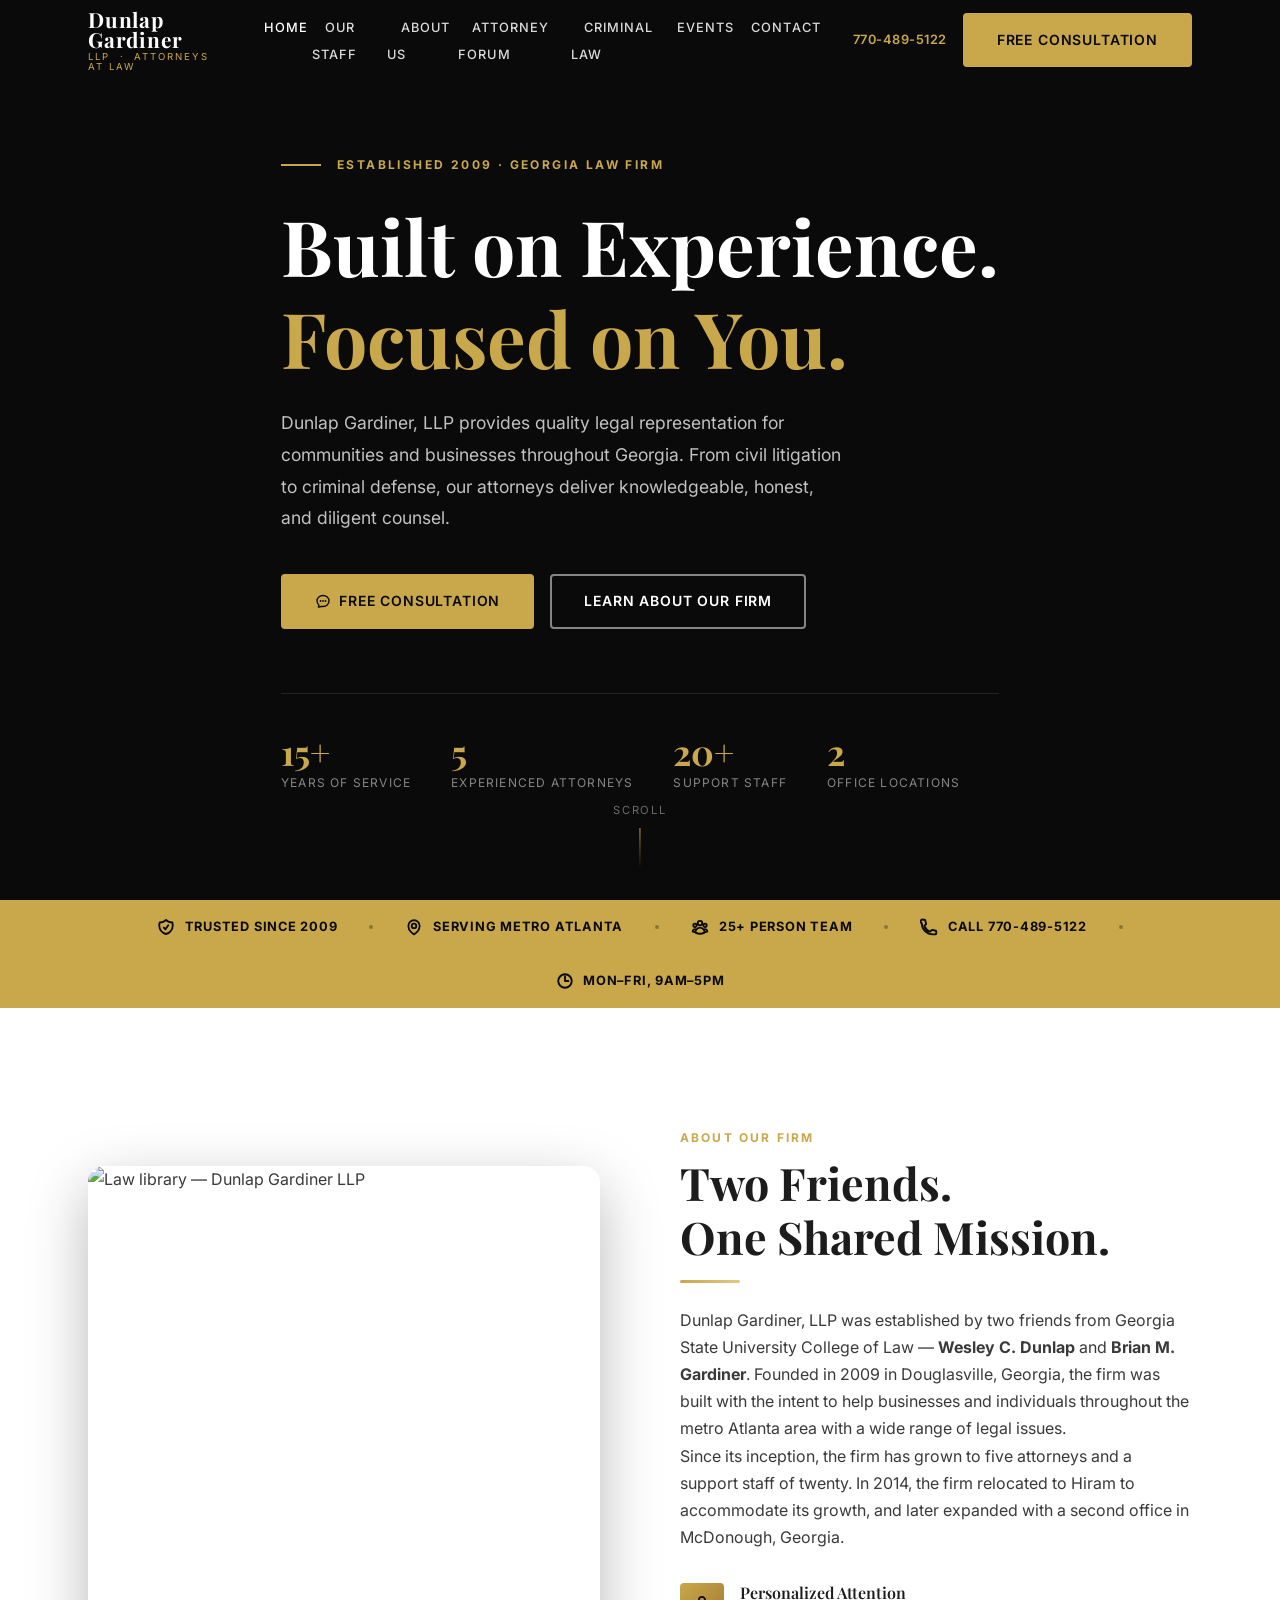
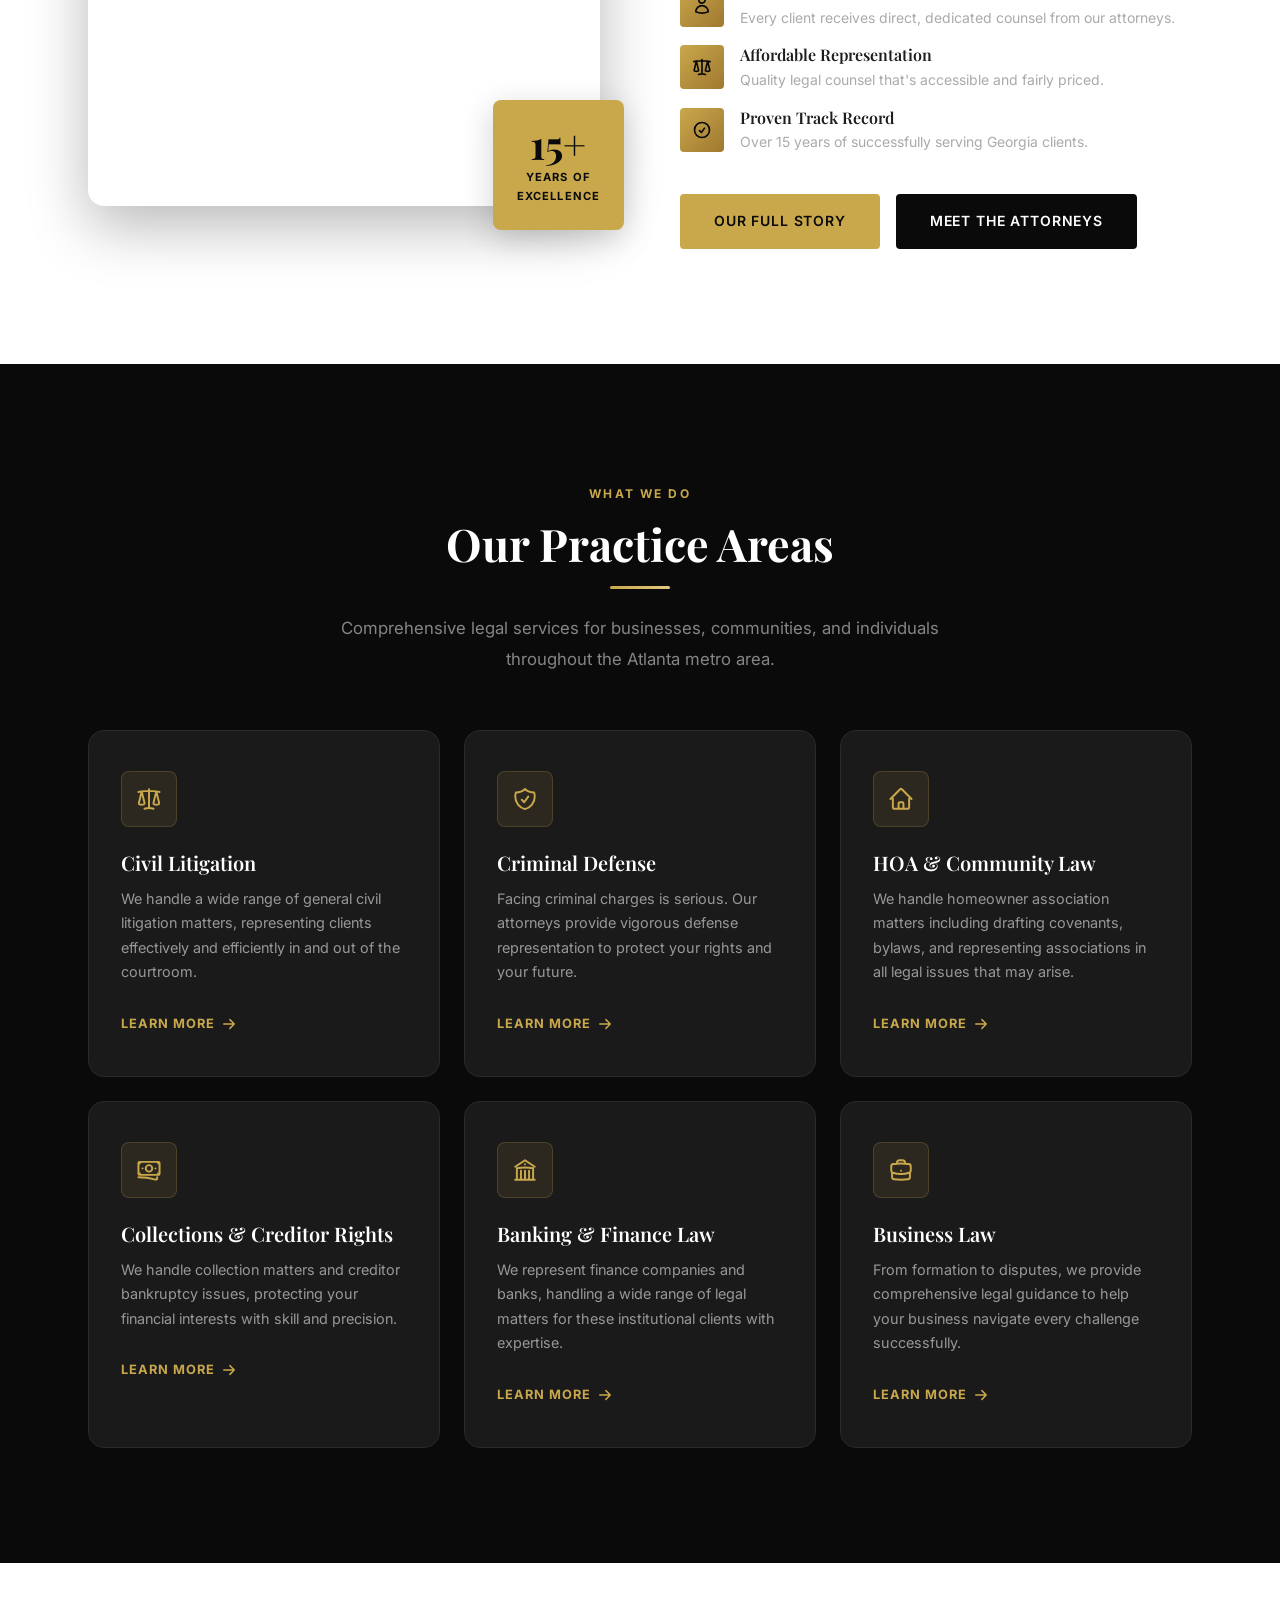
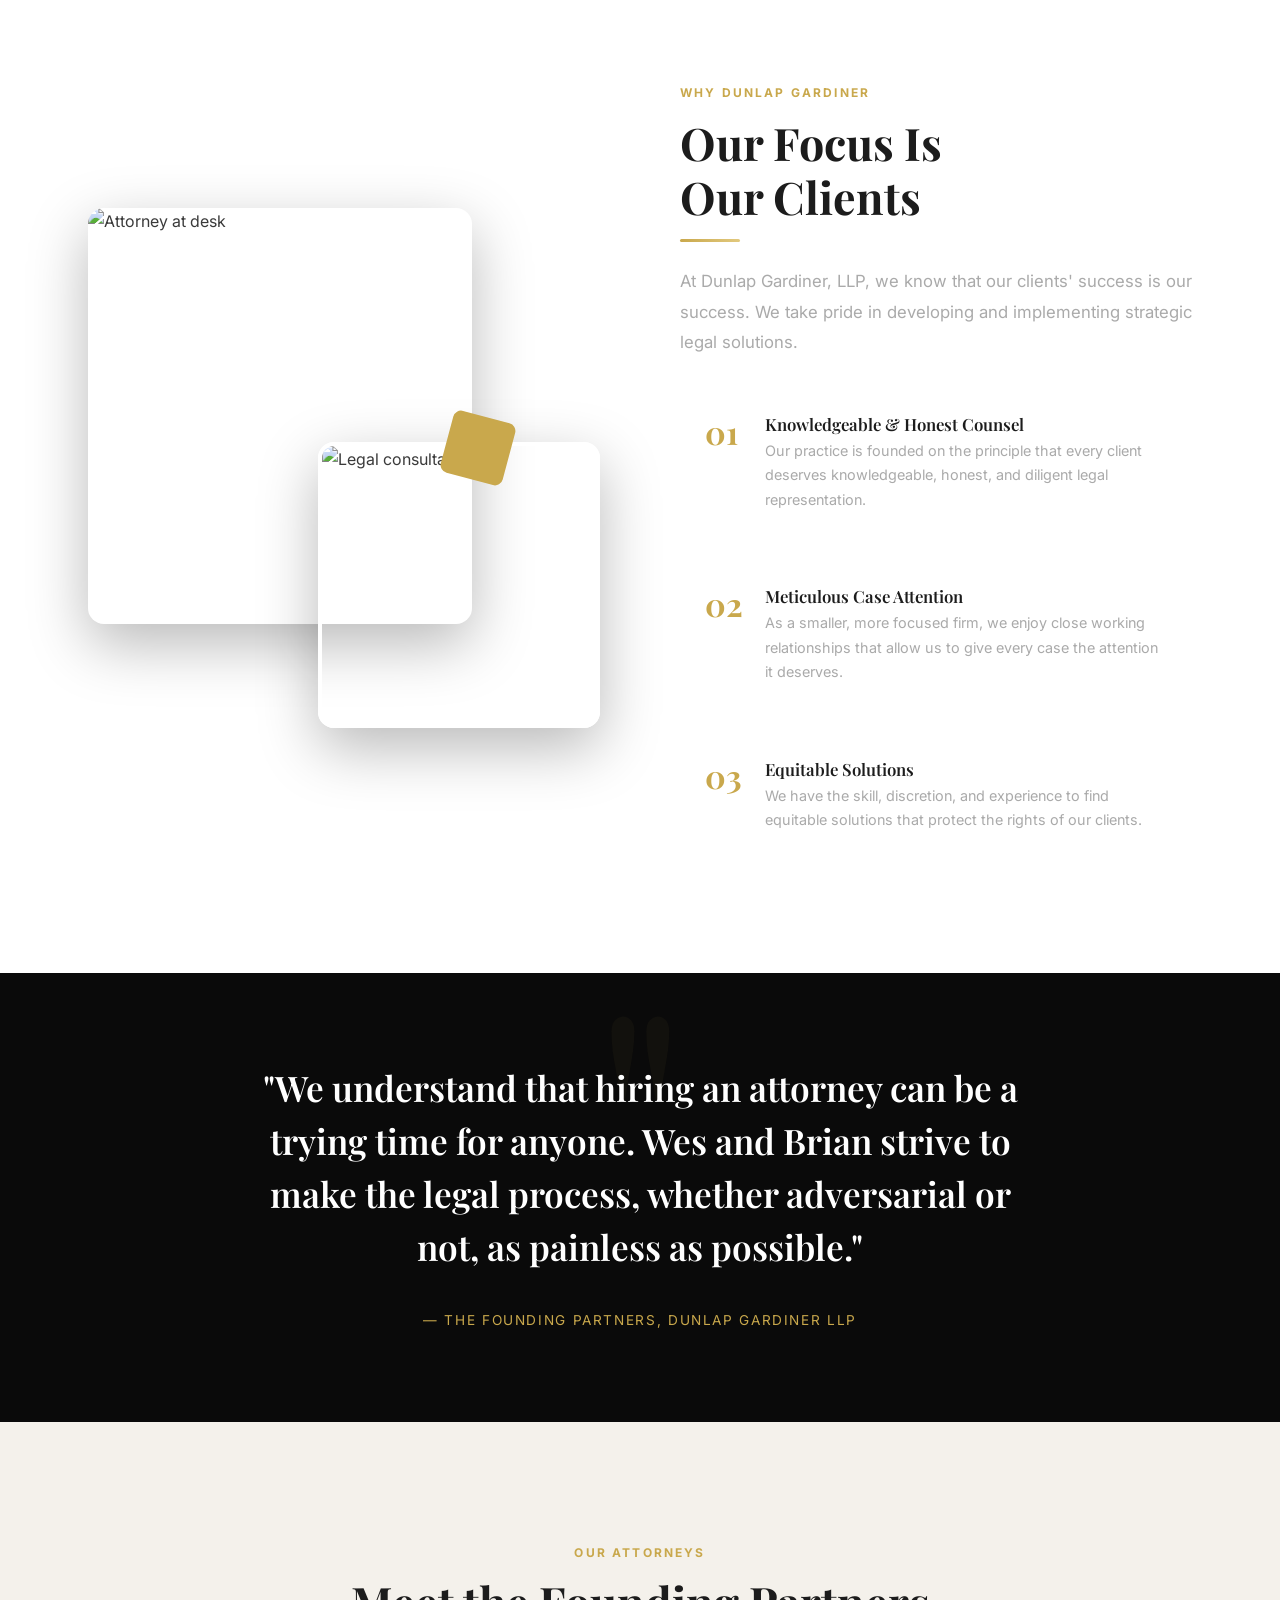
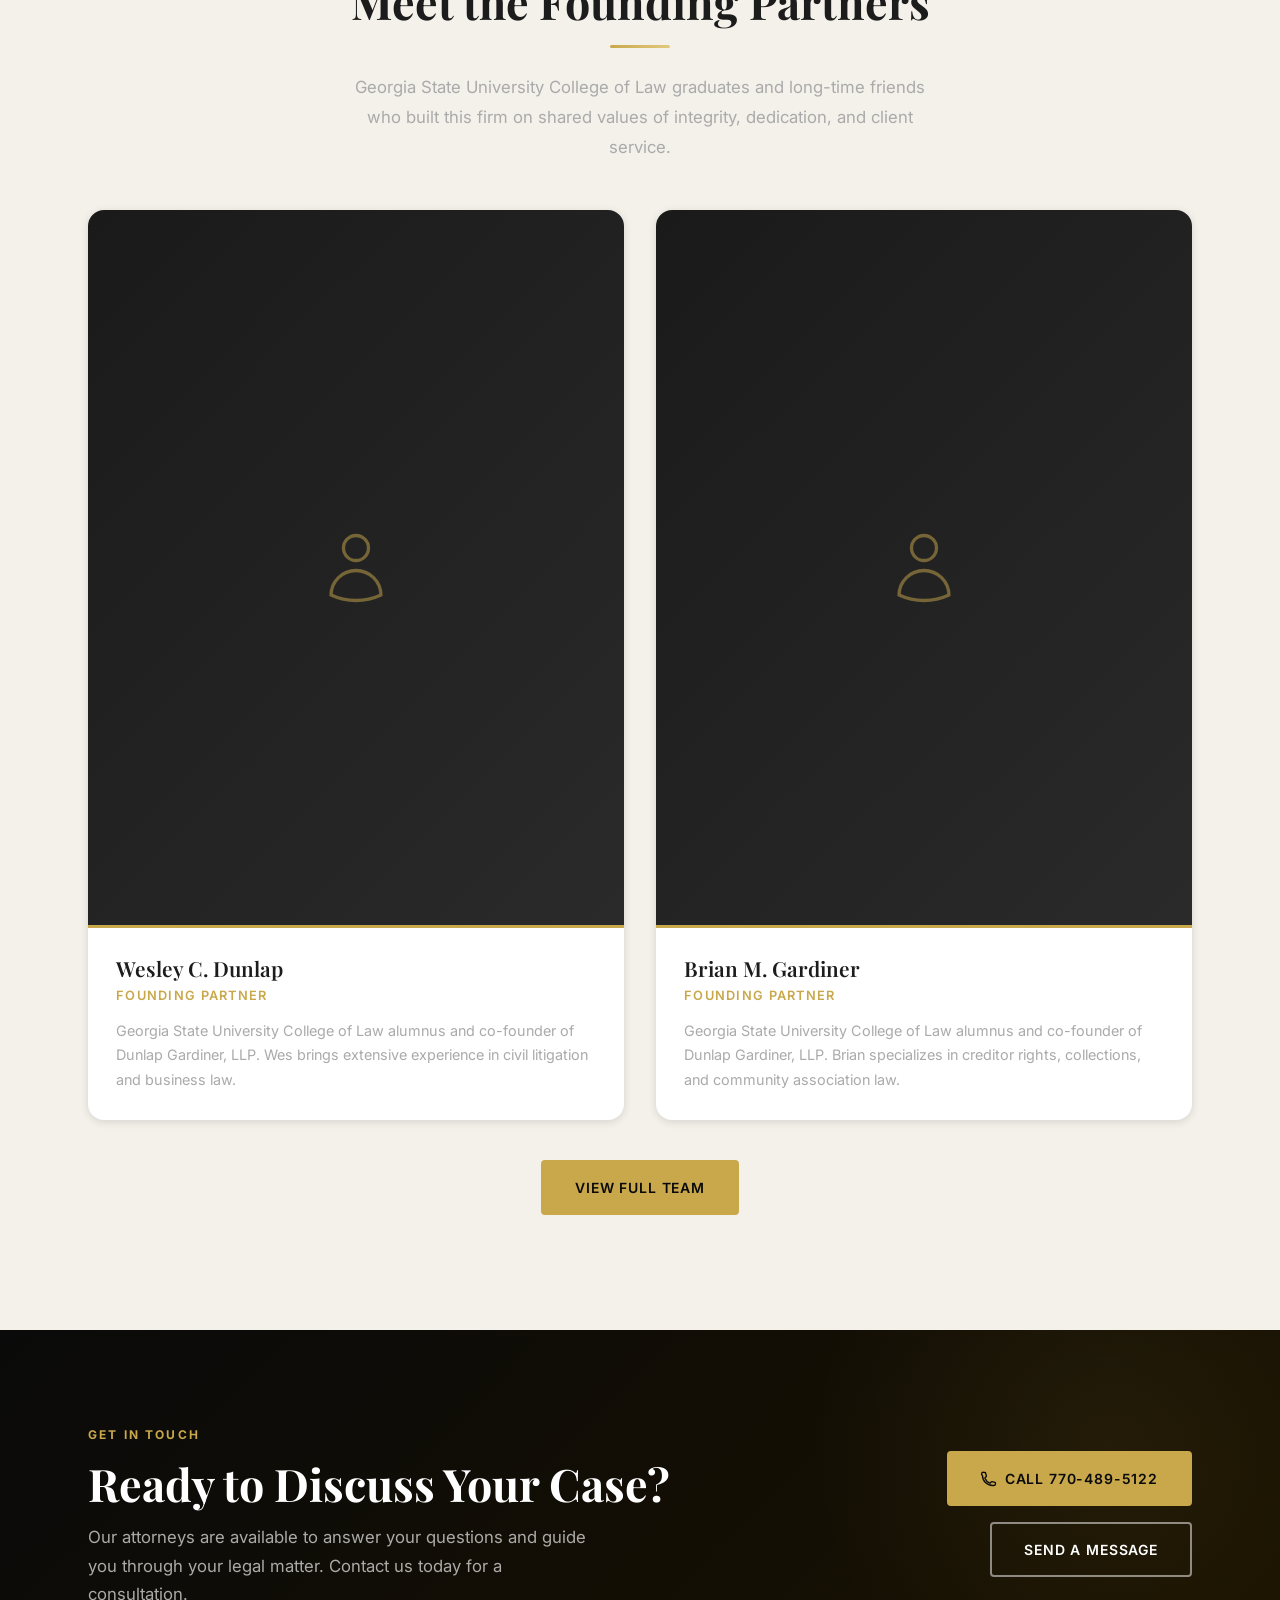
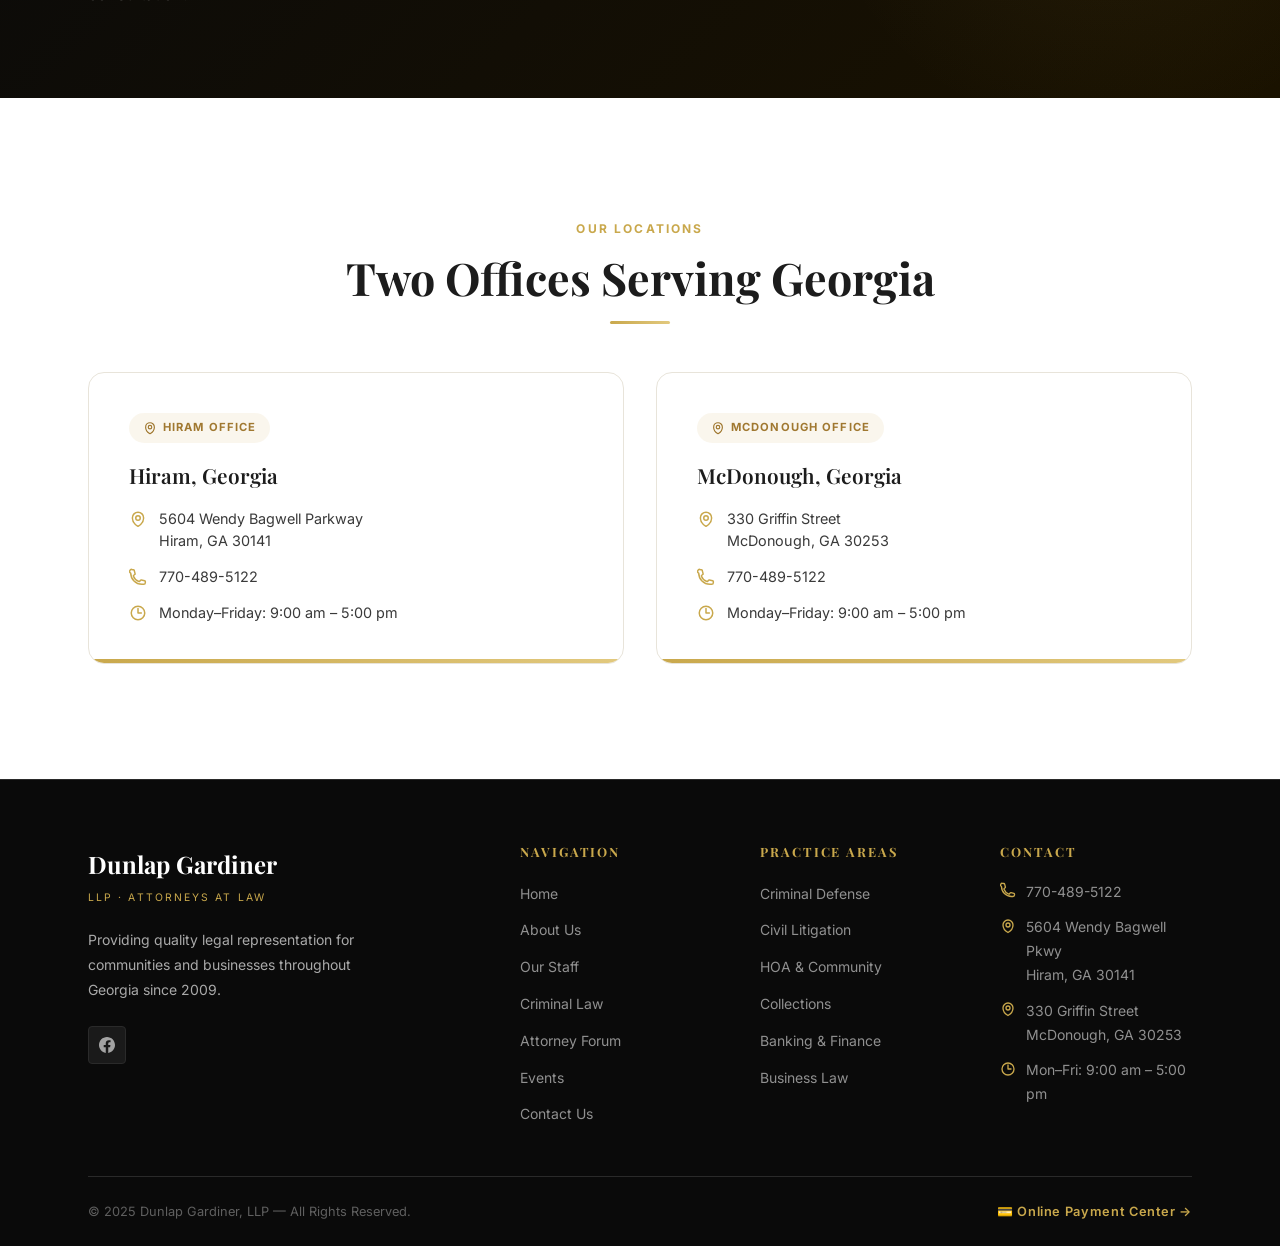
==== index.html @ c5c59efa "feat: website redesign Complete redesign of the Dunlap Gardiner LLP website with a modern, professio" ====
<!DOCTYPE html>
<html lang="en">
<head>
  <meta charset="UTF-8" />
  <meta name="viewport" content="width=device-width, initial-scale=1.0" />
  <meta name="description" content="Dunlap Gardiner, LLP — Providing quality legal representation for communities and businesses throughout Georgia. Serving the Atlanta metro area from offices in Hiram and McDonough." />
  <meta name="keywords" content="law firm, attorney, Georgia, Hiram, McDonough, criminal law, civil litigation, HOA, business law" />
  <meta property="og:title" content="Dunlap Gardiner, LLP — Georgia Law Firm" />
  <meta property="og:description" content="Quality legal representation for businesses and communities throughout Georgia since 2009." />
  <meta property="og:type" content="website" />
  <title>Dunlap Gardiner, LLP | Georgia Law Firm</title>
  <link rel="icon" href="data:image/svg+xml,<svg xmlns='http://www.w3.org/2000/svg' viewBox='0 0 100 100'><text y='.9em' font-size='90'>⚖</text></svg>" />
  <link rel="preconnect" href="https://fonts.googleapis.com" />
  <link rel="preconnect" href="https://fonts.gstatic.com" crossorigin />
  <link href="https://fonts.googleapis.com/css2?family=Playfair+Display:wght@600;700;800&family=Inter:wght@400;500;600;700&display=swap" rel="stylesheet" />
  <link rel="stylesheet" href="css/style.css" />
</head>
<body>

  <!-- ══════════════════════════════════════════════
       NAVBAR
  ══════════════════════════════════════════════ -->
  <nav class="navbar transparent" id="navbar">
    <div class="container">
      <div class="nav-inner">
        <a href="index.html" class="nav-logo">
          <span class="firm-name">Dunlap Gardiner</span>
          <span class="firm-type">LLP &nbsp;·&nbsp; Attorneys at Law</span>
        </a>

        <ul class="nav-links">
          <li><a href="index.html" class="active">Home</a></li>
          <li><a href="our-staff.html">Our Staff</a></li>
          <li><a href="about-us.html">About Us</a></li>
          <li><a href="attorney-forum.html">Attorney Forum</a></li>
          <li><a href="criminal-law.html">Criminal Law</a></li>
          <li><a href="events.html">Events</a></li>
          <li><a href="contact-us.html">Contact</a></li>
        </ul>

        <div class="nav-cta">
          <a href="tel:7704895122" class="nav-phone">770-489-5122</a>
          <a href="contact-us.html" class="btn btn-gold">Free Consultation</a>
        </div>

        <button class="hamburger" id="hamburger" aria-label="Open menu">
          <span></span><span></span><span></span>
        </button>
      </div>
    </div>
  </nav>

  <!-- Mobile Menu -->
  <div class="mobile-menu" id="mobile-menu">
    <a href="index.html">Home</a>
    <a href="our-staff.html">Our Staff</a>
    <a href="about-us.html">About Us</a>
    <a href="attorney-forum.html">Attorney Forum</a>
    <a href="criminal-law.html">Criminal Law</a>
    <a href="events.html">Events</a>
    <a href="contact-us.html">Contact Us</a>
    <a href="contact-us.html" class="mobile-cta">Free Consultation →</a>
  </div>

  <!-- ══════════════════════════════════════════════
       HERO
  ══════════════════════════════════════════════ -->
  <section class="hero">
    <div class="hero-bg"></div>
    <div class="hero-overlay"></div>
    <div class="container">
      <div class="hero-content">
        <div class="hero-eyebrow">
          <div class="hero-eyebrow-line"></div>
          <span>Established 2009 · Georgia Law Firm</span>
        </div>

        <h1>Built on Experience.<br /><em>Focused on You.</em></h1>

        <p class="hero-desc">
          Dunlap Gardiner, LLP provides quality legal representation for communities
          and businesses throughout Georgia. From civil litigation to criminal defense,
          our attorneys deliver knowledgeable, honest, and diligent counsel.
        </p>

        <div class="hero-actions">
          <a href="contact-us.html" class="btn btn-gold">
            <svg xmlns="http://www.w3.org/2000/svg" fill="none" viewBox="0 0 24 24" stroke-width="2" stroke="currentColor" width="16" height="16"><path stroke-linecap="round" stroke-linejoin="round" d="M8.625 12a.375.375 0 1 1-.75 0 .375.375 0 0 1 .75 0Zm0 0H8.25m4.125 0a.375.375 0 1 1-.75 0 .375.375 0 0 1 .75 0Zm0 0H12m4.125 0a.375.375 0 1 1-.75 0 .375.375 0 0 1 .75 0Zm0 0h-.375M21 12c0 4.556-4.03 8.25-9 8.25a9.764 9.764 0 0 1-2.555-.337A5.972 5.972 0 0 1 5.41 20.97a5.969 5.969 0 0 1-.474-.065 4.48 4.48 0 0 0 .978-2.025c.09-.457-.133-.901-.467-1.226C3.93 16.178 3 14.189 3 12c0-4.556 4.03-8.25 9-8.25s9 3.694 9 8.25Z" /></svg>
            Free Consultation
          </a>
          <a href="about-us.html" class="btn btn-outline-white">
            Learn About Our Firm
          </a>
        </div>

        <div class="hero-stats">
          <div class="stat-item">
            <span class="stat-num" data-count="15" data-suffix="+">15+</span>
            <span class="stat-label">Years of Service</span>
          </div>
          <div class="stat-item">
            <span class="stat-num" data-count="5">5</span>
            <span class="stat-label">Experienced Attorneys</span>
          </div>
          <div class="stat-item">
            <span class="stat-num" data-count="20" data-suffix="+">20+</span>
            <span class="stat-label">Support Staff</span>
          </div>
          <div class="stat-item">
            <span class="stat-num" data-count="2">2</span>
            <span class="stat-label">Office Locations</span>
          </div>
        </div>
      </div>
    </div>

    <div class="hero-scroll">
      <span>Scroll</span>
      <div class="scroll-dot"></div>
    </div>
  </section>

  <!-- ══════════════════════════════════════════════
       TRUST BAR
  ══════════════════════════════════════════════ -->
  <div class="trust-bar">
    <div class="container">
      <div class="trust-bar-inner">
        <div class="trust-item">
          <svg xmlns="http://www.w3.org/2000/svg" fill="none" viewBox="0 0 24 24" stroke-width="2.5" stroke="currentColor"><path stroke-linecap="round" stroke-linejoin="round" d="M9 12.75 11.25 15 15 9.75m-3-7.036A11.959 11.959 0 0 1 3.598 6 11.99 11.99 0 0 0 3 9.749c0 5.592 3.824 10.29 9 11.623 5.176-1.332 9-6.03 9-11.622 0-1.31-.21-2.571-.598-3.751h-.152c-3.196 0-6.1-1.248-8.25-3.285Z" /></svg>
          Trusted Since 2009
        </div>
        <div class="trust-sep"></div>
        <div class="trust-item">
          <svg xmlns="http://www.w3.org/2000/svg" fill="none" viewBox="0 0 24 24" stroke-width="2.5" stroke="currentColor"><path stroke-linecap="round" stroke-linejoin="round" d="M15 10.5a3 3 0 1 1-6 0 3 3 0 0 1 6 0Z" /><path stroke-linecap="round" stroke-linejoin="round" d="M19.5 10.5c0 7.142-7.5 11.25-7.5 11.25S4.5 17.642 4.5 10.5a7.5 7.5 0 1 1 15 0Z" /></svg>
          Serving Metro Atlanta
        </div>
        <div class="trust-sep"></div>
        <div class="trust-item">
          <svg xmlns="http://www.w3.org/2000/svg" fill="none" viewBox="0 0 24 24" stroke-width="2.5" stroke="currentColor"><path stroke-linecap="round" stroke-linejoin="round" d="M18 18.72a9.094 9.094 0 0 0 3.741-.479 3 3 0 0 0-4.682-2.72m.94 3.198.001.031c0 .225-.012.447-.037.666A11.944 11.944 0 0 1 12 21c-2.17 0-4.207-.576-5.963-1.584A6.062 6.062 0 0 1 6 18.719m12 0a5.971 5.971 0 0 0-.941-3.197m0 0A5.995 5.995 0 0 0 12 12.75a5.995 5.995 0 0 0-5.058 2.772m0 0a3 3 0 0 0-4.681 2.72 8.986 8.986 0 0 0 3.74.477m.94-3.197a5.971 5.971 0 0 0-.94 3.197M15 6.75a3 3 0 1 1-6 0 3 3 0 0 1 6 0Zm6 3a2.25 2.25 0 1 1-4.5 0 2.25 2.25 0 0 1 4.5 0Zm-13.5 0a2.25 2.25 0 1 1-4.5 0 2.25 2.25 0 0 1 4.5 0Z" /></svg>
          25+ Person Team
        </div>
        <div class="trust-sep"></div>
        <div class="trust-item">
          <svg xmlns="http://www.w3.org/2000/svg" fill="none" viewBox="0 0 24 24" stroke-width="2.5" stroke="currentColor"><path stroke-linecap="round" stroke-linejoin="round" d="M2.25 6.75c0 8.284 6.716 15 15 15h2.25a2.25 2.25 0 0 0 2.25-2.25v-1.372c0-.516-.351-.966-.852-1.091l-4.423-1.106c-.44-.11-.902.055-1.173.417l-.97 1.293c-.282.376-.769.542-1.21.38a12.035 12.035 0 0 1-7.143-7.143c-.162-.441.004-.928.38-1.21l1.293-.97c.363-.271.527-.734.417-1.173L6.963 3.102a1.125 1.125 0 0 0-1.091-.852H4.5A2.25 2.25 0 0 0 2.25 6.75Z" /></svg>
          Call 770-489-5122
        </div>
        <div class="trust-sep"></div>
        <div class="trust-item">
          <svg xmlns="http://www.w3.org/2000/svg" fill="none" viewBox="0 0 24 24" stroke-width="2.5" stroke="currentColor"><path stroke-linecap="round" stroke-linejoin="round" d="M12 6v6h4.5m4.5 0a9 9 0 1 1-18 0 9 9 0 0 1 18 0Z" /></svg>
          Mon–Fri, 9am–5pm
        </div>
      </div>
    </div>
  </div>

  <!-- ══════════════════════════════════════════════
       ABOUT PREVIEW
  ══════════════════════════════════════════════ -->
  <section class="about-preview">
    <div class="container">
      <div class="about-img-wrap reveal">
        <img
          src="https://images.unsplash.com/photo-1521587760476-6c12a4b040da?w=800&q=80"
          alt="Law library — Dunlap Gardiner LLP"
          class="about-img-main"
          loading="lazy"
        />
        <div class="about-img-badge">
          <span class="badge-num">15+</span>
          <span class="badge-text">Years of<br/>Excellence</span>
        </div>
      </div>

      <div class="about-content">
        <span class="section-label reveal">About Our Firm</span>
        <h2 class="section-title reveal reveal-delay-1">Two Friends.<br/>One Shared Mission.</h2>
        <div class="gold-line reveal reveal-delay-1"></div>
        <p class="reveal reveal-delay-2">
          Dunlap Gardiner, LLP was established by two friends from Georgia State University
          College of Law — <strong>Wesley C. Dunlap</strong> and <strong>Brian M. Gardiner</strong>.
          Founded in 2009 in Douglasville, Georgia, the firm was built with the intent to help
          businesses and individuals throughout the metro Atlanta area with a wide range of
          legal issues.
        </p>
        <p class="reveal reveal-delay-2">
          Since its inception, the firm has grown to five attorneys and a support staff of twenty.
          In 2014, the firm relocated to Hiram to accommodate its growth, and later expanded with
          a second office in McDonough, Georgia.
        </p>

        <div class="about-features reveal reveal-delay-3">
          <div class="about-feature">
            <div class="feature-icon">
              <svg xmlns="http://www.w3.org/2000/svg" fill="none" viewBox="0 0 24 24" stroke-width="2" stroke="currentColor"><path stroke-linecap="round" stroke-linejoin="round" d="M15.75 6a3.75 3.75 0 1 1-7.5 0 3.75 3.75 0 0 1 7.5 0ZM4.501 20.118a7.5 7.5 0 0 1 14.998 0A17.933 17.933 0 0 1 12 21.75c-2.676 0-5.216-.584-7.499-1.632Z" /></svg>
            </div>
            <div class="feature-body">
              <h4>Personalized Attention</h4>
              <p>Every client receives direct, dedicated counsel from our attorneys.</p>
            </div>
          </div>
          <div class="about-feature">
            <div class="feature-icon">
              <svg xmlns="http://www.w3.org/2000/svg" fill="none" viewBox="0 0 24 24" stroke-width="2" stroke="currentColor"><path stroke-linecap="round" stroke-linejoin="round" d="M12 3v17.25m0 0c-1.472 0-2.882.265-4.185.75M12 20.25c1.472 0 2.882.265 4.185.75M18.75 4.97A48.416 48.416 0 0 0 12 4.5c-2.291 0-4.545.16-6.75.47m13.5 0c1.01.143 2.01.317 3 .52m-3-.52 2.62 10.726c.122.499-.106 1.028-.589 1.202a5.988 5.988 0 0 1-2.031.352 5.988 5.988 0 0 1-2.031-.352c-.483-.174-.711-.703-.59-1.202L18.75 4.97Zm-16.5.52c.99-.203 1.99-.377 3-.52m0 0 2.62 10.726c.122.499-.106 1.028-.589 1.202a5.989 5.989 0 0 1-2.031.352 5.989 5.989 0 0 1-2.031-.352c-.483-.174-.711-.703-.59-1.202L5.25 4.97Z" /></svg>
            </div>
            <div class="feature-body">
              <h4>Affordable Representation</h4>
              <p>Quality legal counsel that's accessible and fairly priced.</p>
            </div>
          </div>
          <div class="about-feature">
            <div class="feature-icon">
              <svg xmlns="http://www.w3.org/2000/svg" fill="none" viewBox="0 0 24 24" stroke-width="2" stroke="currentColor"><path stroke-linecap="round" stroke-linejoin="round" d="M9 12.75 11.25 15 15 9.75M21 12a9 9 0 1 1-18 0 9 9 0 0 1 18 0Z" /></svg>
            </div>
            <div class="feature-body">
              <h4>Proven Track Record</h4>
              <p>Over 15 years of successfully serving Georgia clients.</p>
            </div>
          </div>
        </div>

        <div class="about-cta-wrap reveal reveal-delay-4">
          <a href="about-us.html" class="btn btn-gold">Our Full Story</a>
          <a href="our-staff.html" class="btn btn-dark">Meet the Attorneys</a>
        </div>
      </div>
    </div>
  </section>

  <!-- ══════════════════════════════════════════════
       PRACTICE AREAS
  ══════════════════════════════════════════════ -->
  <section class="practice-areas">
    <div class="container">
      <div class="section-header text-center reveal">
        <span class="section-label text-gold">What We Do</span>
        <h2 class="section-title text-white">Our Practice Areas</h2>
        <div class="gold-line center"></div>
        <p class="section-sub" style="margin: 0 auto; color: rgba(255,255,255,.5);">
          Comprehensive legal services for businesses, communities, and individuals
          throughout the Atlanta metro area.
        </p>
      </div>

      <div class="practice-grid">
        <!-- Civil Litigation -->
        <div class="practice-card reveal reveal-delay-1">
          <div class="practice-icon">
            <svg xmlns="http://www.w3.org/2000/svg" fill="none" viewBox="0 0 24 24" stroke-width="1.8" stroke="currentColor"><path stroke-linecap="round" stroke-linejoin="round" d="M12 3v17.25m0 0c-1.472 0-2.882.265-4.185.75M12 20.25c1.472 0 2.882.265 4.185.75M18.75 4.97A48.416 48.416 0 0 0 12 4.5c-2.291 0-4.545.16-6.75.47m13.5 0c1.01.143 2.01.317 3 .52m-3-.52 2.62 10.726c.122.499-.106 1.028-.589 1.202a5.988 5.988 0 0 1-2.031.352 5.988 5.988 0 0 1-2.031-.352c-.483-.174-.711-.703-.59-1.202L18.75 4.97Zm-16.5.52c.99-.203 1.99-.377 3-.52m0 0 2.62 10.726c.122.499-.106 1.028-.589 1.202a5.989 5.989 0 0 1-2.031.352 5.989 5.989 0 0 1-2.031-.352c-.483-.174-.711-.703-.59-1.202L5.25 4.97Z" /></svg>
          </div>
          <h3>Civil Litigation</h3>
          <p>We handle a wide range of general civil litigation matters, representing clients effectively and efficiently in and out of the courtroom.</p>
          <a href="about-us.html" class="practice-link">
            Learn More
            <svg xmlns="http://www.w3.org/2000/svg" fill="none" viewBox="0 0 24 24" stroke-width="2.5" stroke="currentColor"><path stroke-linecap="round" stroke-linejoin="round" d="M13.5 4.5 21 12m0 0-7.5 7.5M21 12H3" /></svg>
          </a>
        </div>

        <!-- Criminal Law -->
        <div class="practice-card reveal reveal-delay-2">
          <div class="practice-icon">
            <svg xmlns="http://www.w3.org/2000/svg" fill="none" viewBox="0 0 24 24" stroke-width="1.8" stroke="currentColor"><path stroke-linecap="round" stroke-linejoin="round" d="M9 12.75 11.25 15 15 9.75m-3-7.036A11.959 11.959 0 0 1 3.598 6 11.99 11.99 0 0 0 3 9.749c0 5.592 3.824 10.29 9 11.623 5.176-1.332 9-6.03 9-11.622 0-1.31-.21-2.571-.598-3.751h-.152c-3.196 0-6.1-1.248-8.25-3.285Z" /></svg>
          </div>
          <h3>Criminal Defense</h3>
          <p>Facing criminal charges is serious. Our attorneys provide vigorous defense representation to protect your rights and your future.</p>
          <a href="criminal-law.html" class="practice-link">
            Learn More
            <svg xmlns="http://www.w3.org/2000/svg" fill="none" viewBox="0 0 24 24" stroke-width="2.5" stroke="currentColor"><path stroke-linecap="round" stroke-linejoin="round" d="M13.5 4.5 21 12m0 0-7.5 7.5M21 12H3" /></svg>
          </a>
        </div>

        <!-- HOA Law -->
        <div class="practice-card reveal reveal-delay-3">
          <div class="practice-icon">
            <svg xmlns="http://www.w3.org/2000/svg" fill="none" viewBox="0 0 24 24" stroke-width="1.8" stroke="currentColor"><path stroke-linecap="round" stroke-linejoin="round" d="m2.25 12 8.954-8.955c.44-.439 1.152-.439 1.591 0L21.75 12M4.5 9.75v10.125c0 .621.504 1.125 1.125 1.125H9.75v-4.875c0-.621.504-1.125 1.125-1.125h2.25c.621 0 1.125.504 1.125 1.125V21h4.125c.621 0 1.125-.504 1.125-1.125V9.75M8.25 21h8.25" /></svg>
          </div>
          <h3>HOA &amp; Community Law</h3>
          <p>We handle homeowner association matters including drafting covenants, bylaws, and representing associations in all legal issues that may arise.</p>
          <a href="about-us.html" class="practice-link">
            Learn More
            <svg xmlns="http://www.w3.org/2000/svg" fill="none" viewBox="0 0 24 24" stroke-width="2.5" stroke="currentColor"><path stroke-linecap="round" stroke-linejoin="round" d="M13.5 4.5 21 12m0 0-7.5 7.5M21 12H3" /></svg>
          </a>
        </div>

        <!-- Collections & Creditor -->
        <div class="practice-card reveal reveal-delay-4">
          <div class="practice-icon">
            <svg xmlns="http://www.w3.org/2000/svg" fill="none" viewBox="0 0 24 24" stroke-width="1.8" stroke="currentColor"><path stroke-linecap="round" stroke-linejoin="round" d="M2.25 18.75a60.07 60.07 0 0 1 15.797 2.101c.727.198 1.453-.342 1.453-1.096V18.75M3.75 4.5v.75A.75.75 0 0 1 3 6h-.75m0 0v-.375c0-.621.504-1.125 1.125-1.125H20.25M2.25 6v9m18-10.5v.75c0 .414.336.75.75.75h.75m-1.5-1.5h.375c.621 0 1.125.504 1.125 1.125v9.75c0 .621-.504 1.125-1.125 1.125h-.375m1.5-1.5H21a.75.75 0 0 0-.75.75v.75m0 0H3.75m0 0h-.375a1.125 1.125 0 0 1-1.125-1.125V15m1.5 1.5v-.75A.75.75 0 0 0 3 15h-.75M15 10.5a3 3 0 1 1-6 0 3 3 0 0 1 6 0Zm3 0h.008v.008H18V10.5Zm-12 0h.008v.008H6V10.5Z" /></svg>
          </div>
          <h3>Collections &amp; Creditor Rights</h3>
          <p>We handle collection matters and creditor bankruptcy issues, protecting your financial interests with skill and precision.</p>
          <a href="about-us.html" class="practice-link">
            Learn More
            <svg xmlns="http://www.w3.org/2000/svg" fill="none" viewBox="0 0 24 24" stroke-width="2.5" stroke="currentColor"><path stroke-linecap="round" stroke-linejoin="round" d="M13.5 4.5 21 12m0 0-7.5 7.5M21 12H3" /></svg>
          </a>
        </div>

        <!-- Banking & Finance -->
        <div class="practice-card reveal reveal-delay-5">
          <div class="practice-icon">
            <svg xmlns="http://www.w3.org/2000/svg" fill="none" viewBox="0 0 24 24" stroke-width="1.8" stroke="currentColor"><path stroke-linecap="round" stroke-linejoin="round" d="M12 21v-8.25M15.75 21v-8.25M8.25 21v-8.25M3 9l9-6 9 6m-1.5 12V10.332A48.36 48.36 0 0 0 12 9.75c-2.551 0-5.056.2-7.5.582V21M3 21h18M12 6.75h.008v.008H12V6.75Z" /></svg>
          </div>
          <h3>Banking &amp; Finance Law</h3>
          <p>We represent finance companies and banks, handling a wide range of legal matters for these institutional clients with expertise.</p>
          <a href="about-us.html" class="practice-link">
            Learn More
            <svg xmlns="http://www.w3.org/2000/svg" fill="none" viewBox="0 0 24 24" stroke-width="2.5" stroke="currentColor"><path stroke-linecap="round" stroke-linejoin="round" d="M13.5 4.5 21 12m0 0-7.5 7.5M21 12H3" /></svg>
          </a>
        </div>

        <!-- Business Law -->
        <div class="practice-card reveal reveal-delay-1">
          <div class="practice-icon">
            <svg xmlns="http://www.w3.org/2000/svg" fill="none" viewBox="0 0 24 24" stroke-width="1.8" stroke="currentColor"><path stroke-linecap="round" stroke-linejoin="round" d="M20.25 14.15v4.25c0 1.094-.787 2.036-1.872 2.18-2.087.277-4.216.42-6.378.42s-4.291-.143-6.378-.42c-1.085-.144-1.872-1.086-1.872-2.18v-4.25m16.5 0a2.18 2.18 0 0 0 .75-1.661V8.706c0-1.081-.768-2.015-1.837-2.175a48.114 48.114 0 0 0-3.413-.387m4.5 8.006c-.194.165-.42.295-.673.38A23.978 23.978 0 0 1 12 15.75c-2.648 0-5.195-.429-7.577-1.22a2.016 2.016 0 0 1-.673-.38m0 0A2.18 2.18 0 0 1 3 12.489V8.706c0-1.081.768-2.015 1.837-2.175a48.111 48.111 0 0 1 3.413-.387m7.5 0V5.25A2.25 2.25 0 0 0 13.5 3h-3a2.25 2.25 0 0 0-2.25 2.25v.894m7.5 0a48.667 48.667 0 0 0-7.5 0M12 12.75h.008v.008H12v-.008Z" /></svg>
          </div>
          <h3>Business Law</h3>
          <p>From formation to disputes, we provide comprehensive legal guidance to help your business navigate every challenge successfully.</p>
          <a href="about-us.html" class="practice-link">
            Learn More
            <svg xmlns="http://www.w3.org/2000/svg" fill="none" viewBox="0 0 24 24" stroke-width="2.5" stroke="currentColor"><path stroke-linecap="round" stroke-linejoin="round" d="M13.5 4.5 21 12m0 0-7.5 7.5M21 12H3" /></svg>
          </a>
        </div>
      </div>
    </div>
  </section>

  <!-- ══════════════════════════════════════════════
       WHY CHOOSE US
  ══════════════════════════════════════════════ -->
  <section class="why-us">
    <div class="container">
      <div class="why-img-stack reveal">
        <img
          src="https://images.unsplash.com/photo-1664575602554-2087b04935a5?w=800&q=80"
          alt="Attorney at desk"
          class="why-img-1"
          loading="lazy"
        />
        <img
          src="https://images.unsplash.com/photo-1450101499163-c8848c66ca85?w=600&q=80"
          alt="Legal consultation"
          class="why-img-2"
          loading="lazy"
        />
        <div class="why-img-accent"></div>
      </div>

      <div class="why-content">
        <span class="section-label reveal">Why Dunlap Gardiner</span>
        <h2 class="section-title reveal reveal-delay-1">Our Focus Is<br/>Our Clients</h2>
        <div class="gold-line reveal reveal-delay-1"></div>
        <p class="section-sub reveal reveal-delay-2">
          At Dunlap Gardiner, LLP, we know that our clients' success is our success.
          We take pride in developing and implementing strategic legal solutions.
        </p>

        <div class="why-points">
          <div class="why-point reveal reveal-delay-2">
            <div class="why-num">01</div>
            <div class="why-point-body">
              <h4>Knowledgeable &amp; Honest Counsel</h4>
              <p>Our practice is founded on the principle that every client deserves knowledgeable, honest, and diligent legal representation.</p>
            </div>
          </div>
          <div class="why-point reveal reveal-delay-3">
            <div class="why-num">02</div>
            <div class="why-point-body">
              <h4>Meticulous Case Attention</h4>
              <p>As a smaller, more focused firm, we enjoy close working relationships that allow us to give every case the attention it deserves.</p>
            </div>
          </div>
          <div class="why-point reveal reveal-delay-4">
            <div class="why-num">03</div>
            <div class="why-point-body">
              <h4>Equitable Solutions</h4>
              <p>We have the skill, discretion, and experience to find equitable solutions that protect the rights of our clients.</p>
            </div>
          </div>
        </div>
      </div>
    </div>
  </section>

  <!-- ══════════════════════════════════════════════
       QUOTE / MISSION
  ══════════════════════════════════════════════ -->
  <section class="quote-section">
    <div class="container">
      <p class="quote-text reveal">
        "We understand that hiring an attorney can be a trying time for anyone.
        Wes and Brian strive to make the legal process, whether adversarial or not,
        as painless as possible."
      </p>
      <span class="quote-attribution reveal reveal-delay-2">— The Founding Partners, Dunlap Gardiner LLP</span>
    </div>
  </section>

  <!-- ══════════════════════════════════════════════
       ATTORNEYS PREVIEW
  ══════════════════════════════════════════════ -->
  <section class="attorneys-preview">
    <div class="container">
      <div class="text-center reveal">
        <span class="section-label">Our Attorneys</span>
        <h2 class="section-title">Meet the Founding Partners</h2>
        <div class="gold-line center"></div>
        <p class="section-sub" style="margin: 0 auto;">
          Georgia State University College of Law graduates and long-time friends who built
          this firm on shared values of integrity, dedication, and client service.
        </p>
      </div>

      <div class="attorneys-grid">
        <div class="attorney-card reveal reveal-delay-1">
          <div class="attorney-photo-placeholder">
            <svg xmlns="http://www.w3.org/2000/svg" fill="none" viewBox="0 0 24 24" stroke-width="1" stroke="currentColor"><path stroke-linecap="round" stroke-linejoin="round" d="M15.75 6a3.75 3.75 0 1 1-7.5 0 3.75 3.75 0 0 1 7.5 0ZM4.501 20.118a7.5 7.5 0 0 1 14.998 0A17.933 17.933 0 0 1 12 21.75c-2.676 0-5.216-.584-7.499-1.632Z" /></svg>
          </div>
          <div class="attorney-info">
            <h3>Wesley C. Dunlap</h3>
            <div class="attorney-role">Founding Partner</div>
            <p>Georgia State University College of Law alumnus and co-founder of Dunlap Gardiner, LLP. Wes brings extensive experience in civil litigation and business law.</p>
          </div>
        </div>

        <div class="attorney-card reveal reveal-delay-2">
          <div class="attorney-photo-placeholder">
            <svg xmlns="http://www.w3.org/2000/svg" fill="none" viewBox="0 0 24 24" stroke-width="1" stroke="currentColor"><path stroke-linecap="round" stroke-linejoin="round" d="M15.75 6a3.75 3.75 0 1 1-7.5 0 3.75 3.75 0 0 1 7.5 0ZM4.501 20.118a7.5 7.5 0 0 1 14.998 0A17.933 17.933 0 0 1 12 21.75c-2.676 0-5.216-.584-7.499-1.632Z" /></svg>
          </div>
          <div class="attorney-info">
            <h3>Brian M. Gardiner</h3>
            <div class="attorney-role">Founding Partner</div>
            <p>Georgia State University College of Law alumnus and co-founder of Dunlap Gardiner, LLP. Brian specializes in creditor rights, collections, and community association law.</p>
          </div>
        </div>
      </div>

      <div class="text-center" style="margin-top:2.5rem;">
        <a href="our-staff.html" class="btn btn-gold reveal">View Full Team</a>
      </div>
    </div>
  </section>

  <!-- ══════════════════════════════════════════════
       CONTACT BANNER
  ══════════════════════════════════════════════ -->
  <section class="contact-banner">
    <div class="container">
      <div class="contact-banner-inner">
        <div class="reveal">
          <span class="section-label">Get in Touch</span>
          <h2>Ready to Discuss Your Case?</h2>
          <p>Our attorneys are available to answer your questions and guide you through your legal matter. Contact us today for a consultation.</p>
        </div>
        <div class="contact-banner-actions reveal reveal-delay-2">
          <a href="tel:7704895122" class="btn btn-gold">
            <svg xmlns="http://www.w3.org/2000/svg" fill="none" viewBox="0 0 24 24" stroke-width="2" stroke="currentColor" width="16" height="16"><path stroke-linecap="round" stroke-linejoin="round" d="M2.25 6.75c0 8.284 6.716 15 15 15h2.25a2.25 2.25 0 0 0 2.25-2.25v-1.372c0-.516-.351-.966-.852-1.091l-4.423-1.106c-.44-.11-.902.055-1.173.417l-.97 1.293c-.282.376-.769.542-1.21.38a12.035 12.035 0 0 1-7.143-7.143c-.162-.441.004-.928.38-1.21l1.293-.97c.363-.271.527-.734.417-1.173L6.963 3.102a1.125 1.125 0 0 0-1.091-.852H4.5A2.25 2.25 0 0 0 2.25 6.75Z" /></svg>
            Call 770-489-5122
          </a>
          <a href="contact-us.html" class="btn btn-outline-white">Send a Message</a>
        </div>
      </div>
    </div>
  </section>

  <!-- ══════════════════════════════════════════════
       OFFICES
  ══════════════════════════════════════════════ -->
  <section class="offices">
    <div class="container">
      <div class="text-center reveal">
        <span class="section-label">Our Locations</span>
        <h2 class="section-title">Two Offices Serving Georgia</h2>
        <div class="gold-line center"></div>
      </div>

      <div class="offices-grid">
        <!-- Hiram -->
        <div class="office-card reveal reveal-delay-1">
          <div class="office-badge">
            <svg xmlns="http://www.w3.org/2000/svg" fill="none" viewBox="0 0 24 24" stroke-width="2" stroke="currentColor"><path stroke-linecap="round" stroke-linejoin="round" d="M15 10.5a3 3 0 1 1-6 0 3 3 0 0 1 6 0Z" /><path stroke-linecap="round" stroke-linejoin="round" d="M19.5 10.5c0 7.142-7.5 11.25-7.5 11.25S4.5 17.642 4.5 10.5a7.5 7.5 0 1 1 15 0Z" /></svg>
            Hiram Office
          </div>
          <h3>Hiram, Georgia</h3>
          <div class="office-details">
            <div class="office-detail">
              <svg xmlns="http://www.w3.org/2000/svg" fill="none" viewBox="0 0 24 24" stroke-width="2" stroke="currentColor"><path stroke-linecap="round" stroke-linejoin="round" d="M15 10.5a3 3 0 1 1-6 0 3 3 0 0 1 6 0Z" /><path stroke-linecap="round" stroke-linejoin="round" d="M19.5 10.5c0 7.142-7.5 11.25-7.5 11.25S4.5 17.642 4.5 10.5a7.5 7.5 0 1 1 15 0Z" /></svg>
              <span>5604 Wendy Bagwell Parkway<br/>Hiram, GA 30141</span>
            </div>
            <div class="office-detail">
              <svg xmlns="http://www.w3.org/2000/svg" fill="none" viewBox="0 0 24 24" stroke-width="2" stroke="currentColor"><path stroke-linecap="round" stroke-linejoin="round" d="M2.25 6.75c0 8.284 6.716 15 15 15h2.25a2.25 2.25 0 0 0 2.25-2.25v-1.372c0-.516-.351-.966-.852-1.091l-4.423-1.106c-.44-.11-.902.055-1.173.417l-.97 1.293c-.282.376-.769.542-1.21.38a12.035 12.035 0 0 1-7.143-7.143c-.162-.441.004-.928.38-1.21l1.293-.97c.363-.271.527-.734.417-1.173L6.963 3.102a1.125 1.125 0 0 0-1.091-.852H4.5A2.25 2.25 0 0 0 2.25 6.75Z" /></svg>
              <span><a href="tel:7704895122">770-489-5122</a></span>
            </div>
            <div class="office-detail">
              <svg xmlns="http://www.w3.org/2000/svg" fill="none" viewBox="0 0 24 24" stroke-width="2" stroke="currentColor"><path stroke-linecap="round" stroke-linejoin="round" d="M12 6v6h4.5m4.5 0a9 9 0 1 1-18 0 9 9 0 0 1 18 0Z" /></svg>
              <span>Monday–Friday: 9:00 am – 5:00 pm</span>
            </div>
          </div>
        </div>

        <!-- McDonough -->
        <div class="office-card reveal reveal-delay-2">
          <div class="office-badge">
            <svg xmlns="http://www.w3.org/2000/svg" fill="none" viewBox="0 0 24 24" stroke-width="2" stroke="currentColor"><path stroke-linecap="round" stroke-linejoin="round" d="M15 10.5a3 3 0 1 1-6 0 3 3 0 0 1 6 0Z" /><path stroke-linecap="round" stroke-linejoin="round" d="M19.5 10.5c0 7.142-7.5 11.25-7.5 11.25S4.5 17.642 4.5 10.5a7.5 7.5 0 1 1 15 0Z" /></svg>
            McDonough Office
          </div>
          <h3>McDonough, Georgia</h3>
          <div class="office-details">
            <div class="office-detail">
              <svg xmlns="http://www.w3.org/2000/svg" fill="none" viewBox="0 0 24 24" stroke-width="2" stroke="currentColor"><path stroke-linecap="round" stroke-linejoin="round" d="M15 10.5a3 3 0 1 1-6 0 3 3 0 0 1 6 0Z" /><path stroke-linecap="round" stroke-linejoin="round" d="M19.5 10.5c0 7.142-7.5 11.25-7.5 11.25S4.5 17.642 4.5 10.5a7.5 7.5 0 1 1 15 0Z" /></svg>
              <span>330 Griffin Street<br/>McDonough, GA 30253</span>
            </div>
            <div class="office-detail">
              <svg xmlns="http://www.w3.org/2000/svg" fill="none" viewBox="0 0 24 24" stroke-width="2" stroke="currentColor"><path stroke-linecap="round" stroke-linejoin="round" d="M2.25 6.75c0 8.284 6.716 15 15 15h2.25a2.25 2.25 0 0 0 2.25-2.25v-1.372c0-.516-.351-.966-.852-1.091l-4.423-1.106c-.44-.11-.902.055-1.173.417l-.97 1.293c-.282.376-.769.542-1.21.38a12.035 12.035 0 0 1-7.143-7.143c-.162-.441.004-.928.38-1.21l1.293-.97c.363-.271.527-.734.417-1.173L6.963 3.102a1.125 1.125 0 0 0-1.091-.852H4.5A2.25 2.25 0 0 0 2.25 6.75Z" /></svg>
              <span><a href="tel:7704895122">770-489-5122</a></span>
            </div>
            <div class="office-detail">
              <svg xmlns="http://www.w3.org/2000/svg" fill="none" viewBox="0 0 24 24" stroke-width="2" stroke="currentColor"><path stroke-linecap="round" stroke-linejoin="round" d="M12 6v6h4.5m4.5 0a9 9 0 1 1-18 0 9 9 0 0 1 18 0Z" /></svg>
              <span>Monday–Friday: 9:00 am – 5:00 pm</span>
            </div>
          </div>
        </div>
      </div>
    </div>
  </section>

  <!-- ══════════════════════════════════════════════
       FOOTER
  ══════════════════════════════════════════════ -->
  <footer class="footer">
    <div class="container">
      <div class="footer-grid">
        <!-- Brand -->
        <div class="footer-brand">
          <span class="firm-name">Dunlap Gardiner</span>
          <span class="firm-type">LLP · Attorneys at Law</span>
          <p>Providing quality legal representation for communities and businesses throughout Georgia since 2009.</p>
          <div class="footer-social">
            <a href="https://www.facebook.com/dunlapgardinerllp" target="_blank" rel="noopener" class="social-btn" aria-label="Facebook">
              <svg xmlns="http://www.w3.org/2000/svg" viewBox="0 0 24 24" fill="currentColor"><path d="M24 12.073c0-6.627-5.373-12-12-12s-12 5.373-12 12c0 5.99 4.388 10.954 10.125 11.854v-8.385H7.078v-3.47h3.047V9.43c0-3.007 1.792-4.669 4.533-4.669 1.312 0 2.686.235 2.686.235v2.953H15.83c-1.491 0-1.956.925-1.956 1.874v2.25h3.328l-.532 3.47h-2.796v8.385C19.612 23.027 24 18.062 24 12.073z"/></svg>
            </a>
          </div>
        </div>

        <!-- Navigation -->
        <div class="footer-col">
          <h4>Navigation</h4>
          <ul>
            <li><a href="index.html">Home</a></li>
            <li><a href="about-us.html">About Us</a></li>
            <li><a href="our-staff.html">Our Staff</a></li>
            <li><a href="criminal-law.html">Criminal Law</a></li>
            <li><a href="attorney-forum.html">Attorney Forum</a></li>
            <li><a href="events.html">Events</a></li>
            <li><a href="contact-us.html">Contact Us</a></li>
          </ul>
        </div>

        <!-- Practice Areas -->
        <div class="footer-col">
          <h4>Practice Areas</h4>
          <ul>
            <li><a href="criminal-law.html">Criminal Defense</a></li>
            <li><a href="about-us.html">Civil Litigation</a></li>
            <li><a href="about-us.html">HOA &amp; Community</a></li>
            <li><a href="about-us.html">Collections</a></li>
            <li><a href="about-us.html">Banking &amp; Finance</a></li>
            <li><a href="about-us.html">Business Law</a></li>
          </ul>
        </div>

        <!-- Contact -->
        <div class="footer-col">
          <h4>Contact</h4>
          <div class="footer-contact-item">
            <svg xmlns="http://www.w3.org/2000/svg" fill="none" viewBox="0 0 24 24" stroke-width="2" stroke="currentColor"><path stroke-linecap="round" stroke-linejoin="round" d="M2.25 6.75c0 8.284 6.716 15 15 15h2.25a2.25 2.25 0 0 0 2.25-2.25v-1.372c0-.516-.351-.966-.852-1.091l-4.423-1.106c-.44-.11-.902.055-1.173.417l-.97 1.293c-.282.376-.769.542-1.21.38a12.035 12.035 0 0 1-7.143-7.143c-.162-.441.004-.928.38-1.21l1.293-.97c.363-.271.527-.734.417-1.173L6.963 3.102a1.125 1.125 0 0 0-1.091-.852H4.5A2.25 2.25 0 0 0 2.25 6.75Z" /></svg>
            <a href="tel:7704895122">770-489-5122</a>
          </div>
          <div class="footer-contact-item">
            <svg xmlns="http://www.w3.org/2000/svg" fill="none" viewBox="0 0 24 24" stroke-width="2" stroke="currentColor"><path stroke-linecap="round" stroke-linejoin="round" d="M15 10.5a3 3 0 1 1-6 0 3 3 0 0 1 6 0Z" /><path stroke-linecap="round" stroke-linejoin="round" d="M19.5 10.5c0 7.142-7.5 11.25-7.5 11.25S4.5 17.642 4.5 10.5a7.5 7.5 0 1 1 15 0Z" /></svg>
            <span>5604 Wendy Bagwell Pkwy<br/>Hiram, GA 30141</span>
          </div>
          <div class="footer-contact-item">
            <svg xmlns="http://www.w3.org/2000/svg" fill="none" viewBox="0 0 24 24" stroke-width="2" stroke="currentColor"><path stroke-linecap="round" stroke-linejoin="round" d="M15 10.5a3 3 0 1 1-6 0 3 3 0 0 1 6 0Z" /><path stroke-linecap="round" stroke-linejoin="round" d="M19.5 10.5c0 7.142-7.5 11.25-7.5 11.25S4.5 17.642 4.5 10.5a7.5 7.5 0 1 1 15 0Z" /></svg>
            <span>330 Griffin Street<br/>McDonough, GA 30253</span>
          </div>
          <div class="footer-contact-item">
            <svg xmlns="http://www.w3.org/2000/svg" fill="none" viewBox="0 0 24 24" stroke-width="2" stroke="currentColor"><path stroke-linecap="round" stroke-linejoin="round" d="M12 6v6h4.5m4.5 0a9 9 0 1 1-18 0 9 9 0 0 1 18 0Z" /></svg>
            <span>Mon–Fri: 9:00 am – 5:00 pm</span>
          </div>
        </div>
      </div>

      <div class="footer-bottom">
        <span class="copyright">© 2025 Dunlap Gardiner, LLP — All Rights Reserved.</span>
        <a href="https://quickclick.com/r/5w9c6m7mehdgdvlrskypk6oudv6t7s" target="_blank" rel="noopener" class="payment-link">
          💳 Online Payment Center →
        </a>
      </div>
    </div>
  </footer>

  <script src="js/main.js"></script>
</body>
</html>
---- css/style.css ----
/* ============================================================
   DUNLAP GARDINER LLP — MAIN STYLESHEET
   Design System: Gold (#C9A84C, #D4AF37) + Black (#0a0a0a)
   ============================================================ */

/* ---------- RESET & BASE ---------- */
*, *::before, *::after { box-sizing: border-box; margin: 0; padding: 0; }

:root {
  --gold:        #C9A84C;
  --gold-light:  #E2C97E;
  --gold-dark:   #A07830;
  --black:       #0a0a0a;
  --black-soft:  #141414;
  --black-card:  #1a1a1a;
  --black-border:#2a2a2a;
  --white:       #ffffff;
  --off-white:   #f4f1eb;
  --gray-light:  #e8e4da;
  --gray-mid:    #aaa;
  --text-dark:   #1c1c1c;
  --text-body:   #3a3a3a;

  --font-serif:  'Playfair Display', Georgia, serif;
  --font-sans:   'Inter', system-ui, -apple-system, sans-serif;

  --radius-sm:   4px;
  --radius-md:   8px;
  --radius-lg:   16px;

  --shadow-sm:   0 2px 8px rgba(0,0,0,.12);
  --shadow-md:   0 8px 32px rgba(0,0,0,.18);
  --shadow-lg:   0 20px 60px rgba(0,0,0,.28);
  --shadow-gold: 0 4px 24px rgba(201,168,76,.25);

  --transition:  .3s cubic-bezier(.4,0,.2,1);
  --nav-h:       80px;
}

html { scroll-behavior: smooth; font-size: 16px; }

body {
  font-family: var(--font-sans);
  background: var(--white);
  color: var(--text-body);
  line-height: 1.7;
  overflow-x: hidden;
}

img { max-width: 100%; height: auto; display: block; }
a   { color: inherit; text-decoration: none; }
ul  { list-style: none; }

/* ---------- TYPOGRAPHY ---------- */
h1, h2, h3, h4, h5 {
  font-family: var(--font-serif);
  line-height: 1.2;
  color: var(--text-dark);
}
h1 { font-size: clamp(2.4rem, 5vw, 4rem); font-weight: 700; }
h2 { font-size: clamp(1.8rem, 3.5vw, 2.8rem); font-weight: 700; }
h3 { font-size: clamp(1.3rem, 2.5vw, 1.8rem); font-weight: 600; }
h4 { font-size: 1.2rem; font-weight: 600; }

.section-label {
  display: inline-block;
  font-family: var(--font-sans);
  font-size: .75rem;
  font-weight: 700;
  letter-spacing: .18em;
  text-transform: uppercase;
  color: var(--gold);
  margin-bottom: .75rem;
}

.section-title { margin-bottom: 1rem; }
.section-sub   { font-size: 1.05rem; color: var(--gray-mid); max-width: 600px; line-height: 1.8; }

/* ---------- LAYOUT UTILITIES ---------- */
.container      { max-width: 1200px; margin: 0 auto; padding: 0 clamp(1rem, 4vw, 3rem); }
.container-wide { max-width: 1400px; margin: 0 auto; padding: 0 clamp(1rem, 4vw, 3rem); }

.section { padding: clamp(4rem, 8vw, 7rem) 0; }
.section-dark {
  background: var(--black);
  color: var(--white);
}
.section-dark h1,
.section-dark h2,
.section-dark h3,
.section-dark h4 { color: var(--white); }
.section-dark .section-sub { color: rgba(255,255,255,.6); }

.section-cream {
  background: var(--off-white);
}

.grid-2 { display: grid; grid-template-columns: repeat(2, 1fr); gap: 2rem; }
.grid-3 { display: grid; grid-template-columns: repeat(3, 1fr); gap: 2rem; }
.grid-4 { display: grid; grid-template-columns: repeat(4, 1fr); gap: 1.5rem; }

.flex-center { display: flex; align-items: center; justify-content: center; }
.flex-between { display: flex; align-items: center; justify-content: space-between; }

.text-center { text-align: center; }
.text-gold   { color: var(--gold); }
.text-white  { color: var(--white); }

/* ---------- BUTTONS ---------- */
.btn {
  display: inline-flex;
  align-items: center;
  gap: .5rem;
  padding: .85rem 2rem;
  border-radius: var(--radius-sm);
  font-family: var(--font-sans);
  font-size: .875rem;
  font-weight: 600;
  letter-spacing: .06em;
  text-transform: uppercase;
  cursor: pointer;
  border: 2px solid transparent;
  transition: var(--transition);
  white-space: nowrap;
}

.btn-gold {
  background: var(--gold);
  color: var(--black);
  border-color: var(--gold);
}
.btn-gold:hover {
  background: var(--gold-light);
  border-color: var(--gold-light);
  box-shadow: var(--shadow-gold);
  transform: translateY(-2px);
}

.btn-outline-gold {
  background: transparent;
  color: var(--gold);
  border-color: var(--gold);
}
.btn-outline-gold:hover {
  background: var(--gold);
  color: var(--black);
  transform: translateY(-2px);
}

.btn-outline-white {
  background: transparent;
  color: var(--white);
  border-color: rgba(255,255,255,.5);
}
.btn-outline-white:hover {
  background: rgba(255,255,255,.1);
  border-color: var(--white);
}

.btn-dark {
  background: var(--black);
  color: var(--white);
  border-color: var(--black);
}
.btn-dark:hover {
  background: var(--black-card);
  transform: translateY(-2px);
  box-shadow: var(--shadow-md);
}

/* ---------- GOLD DIVIDER ---------- */
.gold-line {
  width: 60px;
  height: 3px;
  background: linear-gradient(90deg, var(--gold), var(--gold-light));
  border-radius: 2px;
  margin: 1rem 0 1.5rem;
}
.gold-line.center { margin-left: auto; margin-right: auto; }

/* ============================================================
   NAVIGATION
   ============================================================ */
.navbar {
  position: fixed;
  top: 0; left: 0; right: 0;
  z-index: 1000;
  height: var(--nav-h);
  display: flex;
  align-items: center;
  transition: background var(--transition), box-shadow var(--transition);
}

.navbar.scrolled {
  background: rgba(10,10,10,.97);
  backdrop-filter: blur(12px);
  box-shadow: 0 2px 24px rgba(0,0,0,.4);
}

.navbar.transparent { background: transparent; }

.navbar .container { width: 100%; }

.nav-inner {
  display: flex;
  align-items: center;
  justify-content: space-between;
  gap: 2rem;
}

.nav-logo {
  display: flex;
  flex-direction: column;
  line-height: 1;
}
.nav-logo .firm-name {
  font-family: var(--font-serif);
  font-size: 1.3rem;
  font-weight: 700;
  color: var(--white);
  letter-spacing: .04em;
}
.nav-logo .firm-type {
  font-size: .6rem;
  letter-spacing: .2em;
  text-transform: uppercase;
  color: var(--gold);
  margin-top: 2px;
}

.nav-links {
  display: flex;
  align-items: center;
  gap: .25rem;
}

.nav-links a {
  padding: .5rem .85rem;
  font-size: .8rem;
  font-weight: 500;
  letter-spacing: .08em;
  text-transform: uppercase;
  color: rgba(255,255,255,.85);
  border-radius: var(--radius-sm);
  transition: var(--transition);
  position: relative;
}
.nav-links a::after {
  content: '';
  position: absolute;
  bottom: 0; left: 50%; right: 50%;
  height: 2px;
  background: var(--gold);
  transition: var(--transition);
}
.nav-links a:hover,
.nav-links a.active {
  color: var(--white);
}
.nav-links a:hover::after,
.nav-links a.active::after {
  left: .85rem;
  right: .85rem;
}

.nav-cta {
  display: flex;
  align-items: center;
  gap: 1rem;
  flex-shrink: 0;
}
.nav-phone {
  font-size: .8rem;
  font-weight: 600;
  color: var(--gold);
  letter-spacing: .04em;
  white-space: nowrap;
}
.nav-phone:hover { color: var(--gold-light); }

.hamburger {
  display: none;
  flex-direction: column;
  gap: 5px;
  cursor: pointer;
  padding: 8px;
  background: none;
  border: none;
}
.hamburger span {
  display: block;
  width: 24px;
  height: 2px;
  background: var(--white);
  border-radius: 2px;
  transition: var(--transition);
}
.hamburger.open span:nth-child(1) { transform: translateY(7px) rotate(45deg); }
.hamburger.open span:nth-child(2) { opacity: 0; }
.hamburger.open span:nth-child(3) { transform: translateY(-7px) rotate(-45deg); }

.mobile-menu {
  display: none;
  position: fixed;
  top: var(--nav-h);
  left: 0; right: 0;
  background: rgba(10,10,10,.98);
  backdrop-filter: blur(16px);
  padding: 1.5rem;
  border-top: 1px solid var(--black-border);
  z-index: 999;
  flex-direction: column;
  gap: .25rem;
}
.mobile-menu.open { display: flex; }
.mobile-menu a {
  padding: .85rem 1rem;
  color: rgba(255,255,255,.85);
  font-size: .9rem;
  font-weight: 500;
  letter-spacing: .08em;
  text-transform: uppercase;
  border-radius: var(--radius-sm);
  border-bottom: 1px solid var(--black-border);
  transition: var(--transition);
}
.mobile-menu a:last-child { border-bottom: none; }
.mobile-menu a:hover { color: var(--gold); background: rgba(201,168,76,.08); }
.mobile-menu .mobile-cta {
  margin-top: 1rem;
  padding: 1rem;
  background: var(--gold);
  color: var(--black);
  text-align: center;
  border-radius: var(--radius-sm);
  font-weight: 700;
  border-bottom: none;
}
.mobile-menu .mobile-cta:hover { background: var(--gold-light); color: var(--black); }

/* ============================================================
   HERO
   ============================================================ */
.hero {
  min-height: 100vh;
  position: relative;
  display: flex;
  align-items: center;
  overflow: hidden;
  background: var(--black);
}

.hero-bg {
  position: absolute;
  inset: 0;
  background-image: url('https://images.unsplash.com/photo-1589829545856-d10d557cf95f?w=1800&q=80');
  background-size: cover;
  background-position: center 30%;
  opacity: .25;
}

.hero-overlay {
  position: absolute;
  inset: 0;
  background: linear-gradient(
    135deg,
    rgba(10,10,10,.95) 0%,
    rgba(10,10,10,.7) 50%,
    rgba(10,10,10,.85) 100%
  );
}

.hero-content {
  position: relative;
  z-index: 2;
  max-width: 780px;
  padding: calc(var(--nav-h) + 2rem) 0 4rem;
}

.hero-eyebrow {
  display: flex;
  align-items: center;
  gap: 1rem;
  margin-bottom: 1.5rem;
}
.hero-eyebrow-line {
  width: 40px;
  height: 2px;
  background: var(--gold);
}
.hero-eyebrow span {
  font-size: .75rem;
  font-weight: 700;
  letter-spacing: .2em;
  text-transform: uppercase;
  color: var(--gold);
}

.hero h1 {
  color: var(--white);
  margin-bottom: 1.5rem;
  font-size: clamp(2.8rem, 6vw, 5rem);
}
.hero h1 em {
  font-style: normal;
  color: var(--gold);
}

.hero-desc {
  font-size: 1.1rem;
  color: rgba(255,255,255,.75);
  line-height: 1.8;
  margin-bottom: 2.5rem;
  max-width: 560px;
}

.hero-actions {
  display: flex;
  gap: 1rem;
  flex-wrap: wrap;
}

.hero-stats {
  display: flex;
  gap: 2.5rem;
  margin-top: 4rem;
  padding-top: 2.5rem;
  border-top: 1px solid rgba(255,255,255,.1);
  flex-wrap: wrap;
}
.stat-item { display: flex; flex-direction: column; gap: .25rem; }
.stat-num {
  font-family: var(--font-serif);
  font-size: 2.2rem;
  font-weight: 700;
  color: var(--gold);
  line-height: 1;
}
.stat-label {
  font-size: .75rem;
  letter-spacing: .1em;
  text-transform: uppercase;
  color: rgba(255,255,255,.5);
}

.hero-scroll {
  position: absolute;
  bottom: 2rem;
  left: 50%;
  transform: translateX(-50%);
  z-index: 2;
  display: flex;
  flex-direction: column;
  align-items: center;
  gap: .5rem;
  color: rgba(255,255,255,.4);
  font-size: .7rem;
  letter-spacing: .15em;
  text-transform: uppercase;
}
.scroll-dot {
  width: 1px;
  height: 40px;
  background: linear-gradient(to bottom, var(--gold), transparent);
  animation: scrollPulse 2s ease-in-out infinite;
}
@keyframes scrollPulse {
  0%, 100% { opacity: .4; transform: scaleY(1); }
  50%       { opacity: 1;  transform: scaleY(1.2); }
}

/* ============================================================
   TRUST BAR
   ============================================================ */
.trust-bar {
  background: var(--gold);
  padding: 1rem 0;
}
.trust-bar-inner {
  display: flex;
  align-items: center;
  justify-content: center;
  gap: 2rem;
  flex-wrap: wrap;
}
.trust-item {
  display: flex;
  align-items: center;
  gap: .6rem;
  font-size: .8rem;
  font-weight: 700;
  letter-spacing: .06em;
  text-transform: uppercase;
  color: var(--black);
}
.trust-item svg { width: 18px; height: 18px; flex-shrink: 0; }
.trust-sep {
  width: 4px;
  height: 4px;
  border-radius: 50%;
  background: rgba(0,0,0,.3);
}

/* ============================================================
   ABOUT PREVIEW
   ============================================================ */
.about-preview {
  padding: clamp(5rem, 9vw, 8rem) 0;
}
.about-preview .container { display: grid; grid-template-columns: 1fr 1fr; gap: 5rem; align-items: center; }

.about-img-wrap {
  position: relative;
}
.about-img-main {
  width: 100%;
  aspect-ratio: 4/5;
  object-fit: cover;
  border-radius: var(--radius-lg);
  box-shadow: var(--shadow-lg);
}
.about-img-badge {
  position: absolute;
  bottom: -1.5rem;
  right: -1.5rem;
  background: var(--gold);
  color: var(--black);
  padding: 1.5rem;
  border-radius: var(--radius-md);
  text-align: center;
  box-shadow: var(--shadow-md);
}
.about-img-badge .badge-num {
  font-family: var(--font-serif);
  font-size: 2.5rem;
  font-weight: 700;
  line-height: 1;
  display: block;
}
.about-img-badge .badge-text {
  font-size: .7rem;
  font-weight: 700;
  letter-spacing: .1em;
  text-transform: uppercase;
  display: block;
  margin-top: .25rem;
}

.about-content .section-label { margin-bottom: .5rem; }

.about-features {
  display: flex;
  flex-direction: column;
  gap: 1rem;
  margin-top: 2rem;
}
.about-feature {
  display: flex;
  gap: 1rem;
  align-items: flex-start;
}
.feature-icon {
  width: 44px;
  height: 44px;
  border-radius: var(--radius-sm);
  background: linear-gradient(135deg, var(--gold), var(--gold-dark));
  display: flex;
  align-items: center;
  justify-content: center;
  flex-shrink: 0;
}
.feature-icon svg { width: 20px; height: 20px; color: var(--black); }
.feature-body h4 { font-size: 1rem; color: var(--text-dark); margin-bottom: .2rem; }
.feature-body p  { font-size: .875rem; color: var(--gray-mid); }

.about-cta-wrap { margin-top: 2.5rem; display: flex; gap: 1rem; flex-wrap: wrap; }

/* ============================================================
   PRACTICE AREAS
   ============================================================ */
.practice-areas { background: var(--black); padding: clamp(5rem,9vw,8rem) 0; }
.practice-areas .section-header { margin-bottom: 3.5rem; }

.practice-grid {
  display: grid;
  grid-template-columns: repeat(auto-fit, minmax(280px, 1fr));
  gap: 1.5rem;
}

.practice-card {
  background: var(--black-card);
  border: 1px solid var(--black-border);
  border-radius: var(--radius-lg);
  padding: 2.5rem 2rem;
  transition: var(--transition);
  position: relative;
  overflow: hidden;
}
.practice-card::before {
  content: '';
  position: absolute;
  top: 0; left: 0; right: 0;
  height: 3px;
  background: linear-gradient(90deg, var(--gold), var(--gold-light));
  transform: scaleX(0);
  transform-origin: left;
  transition: var(--transition);
}
.practice-card:hover {
  border-color: var(--gold-dark);
  transform: translateY(-4px);
  box-shadow: var(--shadow-gold);
}
.practice-card:hover::before { transform: scaleX(1); }

.practice-icon {
  width: 56px;
  height: 56px;
  border-radius: var(--radius-md);
  background: rgba(201,168,76,.1);
  border: 1px solid rgba(201,168,76,.2);
  display: flex;
  align-items: center;
  justify-content: center;
  margin-bottom: 1.5rem;
}
.practice-icon svg { width: 26px; height: 26px; color: var(--gold); }

.practice-card h3 {
  color: var(--white);
  font-size: 1.25rem;
  margin-bottom: .75rem;
}
.practice-card p {
  color: rgba(255,255,255,.55);
  font-size: .9rem;
  line-height: 1.7;
  margin-bottom: 1.5rem;
}
.practice-link {
  display: inline-flex;
  align-items: center;
  gap: .4rem;
  font-size: .8rem;
  font-weight: 700;
  letter-spacing: .08em;
  text-transform: uppercase;
  color: var(--gold);
  transition: var(--transition);
}
.practice-link svg { width: 14px; height: 14px; transition: transform var(--transition); }
.practice-link:hover { color: var(--gold-light); }
.practice-link:hover svg { transform: translateX(4px); }

/* ============================================================
   WHY CHOOSE US
   ============================================================ */
.why-us { padding: clamp(5rem, 9vw, 8rem) 0; }
.why-us .container { display: grid; grid-template-columns: 1fr 1fr; gap: 5rem; align-items: center; }

.why-img-stack {
  position: relative;
  height: 520px;
}
.why-img-1 {
  position: absolute;
  top: 0; left: 0;
  width: 75%;
  height: 80%;
  object-fit: cover;
  border-radius: var(--radius-lg);
  box-shadow: var(--shadow-lg);
}
.why-img-2 {
  position: absolute;
  bottom: 0; right: 0;
  width: 55%;
  height: 55%;
  object-fit: cover;
  border-radius: var(--radius-lg);
  box-shadow: var(--shadow-lg);
  border: 4px solid var(--white);
}
.why-img-accent {
  position: absolute;
  top: 40%;
  left: 70%;
  width: 64px;
  height: 64px;
  background: var(--gold);
  border-radius: var(--radius-md);
  z-index: 2;
  transform: rotate(15deg);
}

.why-points { display: flex; flex-direction: column; gap: 1.5rem; margin-top: 2rem; }
.why-point {
  display: flex;
  gap: 1.25rem;
  align-items: flex-start;
  padding: 1.5rem;
  border-radius: var(--radius-md);
  border: 1px solid transparent;
  transition: var(--transition);
}
.why-point:hover {
  background: var(--off-white);
  border-color: var(--gray-light);
}
.why-num {
  font-family: var(--font-serif);
  font-size: 2rem;
  font-weight: 700;
  color: var(--gold);
  line-height: 1;
  min-width: 2.5rem;
  padding-top: .1rem;
}
.why-point-body h4 { font-size: 1.05rem; margin-bottom: .3rem; }
.why-point-body p  { font-size: .9rem; color: var(--gray-mid); line-height: 1.7; }

/* ============================================================
   TESTIMONIAL / QUOTE SECTION
   ============================================================ */
.quote-section {
  background: var(--black);
  padding: clamp(4rem, 7vw, 6rem) 0;
  text-align: center;
  position: relative;
  overflow: hidden;
}
.quote-section::before {
  content: '"';
  position: absolute;
  top: -1rem;
  left: 50%;
  transform: translateX(-50%);
  font-family: var(--font-serif);
  font-size: 20rem;
  color: rgba(201,168,76,.04);
  line-height: 1;
  pointer-events: none;
}
.quote-text {
  font-family: var(--font-serif);
  font-size: clamp(1.4rem, 3vw, 2.2rem);
  font-weight: 600;
  color: var(--white);
  max-width: 800px;
  margin: 0 auto 2rem;
  line-height: 1.5;
  position: relative;
  z-index: 1;
}
.quote-attribution {
  font-size: .85rem;
  letter-spacing: .12em;
  text-transform: uppercase;
  color: var(--gold);
  position: relative;
  z-index: 1;
}

/* ============================================================
   ATTORNEYS PREVIEW (Homepage)
   ============================================================ */
.attorneys-preview { padding: clamp(5rem, 9vw, 8rem) 0; background: var(--off-white); }
.attorneys-grid { display: grid; grid-template-columns: repeat(auto-fit, minmax(280px, 1fr)); gap: 2rem; margin-top: 3rem; }

.attorney-card {
  background: var(--white);
  border-radius: var(--radius-lg);
  overflow: hidden;
  box-shadow: var(--shadow-sm);
  transition: var(--transition);
}
.attorney-card:hover {
  transform: translateY(-6px);
  box-shadow: var(--shadow-md);
}
.attorney-photo {
  width: 100%;
  aspect-ratio: 3/4;
  object-fit: cover;
  object-position: top center;
}
.attorney-photo-placeholder {
  width: 100%;
  aspect-ratio: 3/4;
  background: linear-gradient(135deg, var(--black-card), var(--black-border));
  display: flex;
  align-items: center;
  justify-content: center;
}
.attorney-photo-placeholder svg { width: 80px; height: 80px; color: var(--gold); opacity: .5; }

.attorney-info {
  padding: 1.75rem;
  border-top: 3px solid var(--gold);
}
.attorney-info h3 { font-size: 1.3rem; margin-bottom: .25rem; }
.attorney-role {
  font-size: .8rem;
  font-weight: 600;
  letter-spacing: .1em;
  text-transform: uppercase;
  color: var(--gold);
  margin-bottom: .75rem;
}
.attorney-info p { font-size: .9rem; color: var(--gray-mid); line-height: 1.7; }

/* ============================================================
   CONTACT SECTION
   ============================================================ */
.contact-banner {
  background: linear-gradient(135deg, var(--black) 0%, #1a1200 100%);
  padding: clamp(4rem, 7vw, 6rem) 0;
  position: relative;
  overflow: hidden;
}
.contact-banner::before {
  content: '';
  position: absolute;
  top: -50%;
  right: -10%;
  width: 600px;
  height: 600px;
  border-radius: 50%;
  background: radial-gradient(circle, rgba(201,168,76,.08) 0%, transparent 70%);
}
.contact-banner-inner {
  display: grid;
  grid-template-columns: 1fr auto;
  gap: 3rem;
  align-items: center;
  position: relative;
  z-index: 1;
}
.contact-banner h2 { color: var(--white); margin-bottom: .75rem; }
.contact-banner p  { color: rgba(255,255,255,.65); font-size: 1.05rem; max-width: 500px; }
.contact-banner-actions { display: flex; flex-direction: column; gap: 1rem; align-items: flex-end; white-space: nowrap; }

/* ============================================================
   OFFICES SECTION
   ============================================================ */
.offices { padding: clamp(5rem, 9vw, 8rem) 0; }
.offices-grid { display: grid; grid-template-columns: repeat(auto-fit, minmax(320px, 1fr)); gap: 2rem; margin-top: 3rem; }

.office-card {
  padding: 2.5rem;
  border-radius: var(--radius-lg);
  border: 1px solid var(--gray-light);
  background: var(--white);
  transition: var(--transition);
  position: relative;
  overflow: hidden;
}
.office-card::after {
  content: '';
  position: absolute;
  bottom: 0; left: 0; right: 0;
  height: 4px;
  background: linear-gradient(90deg, var(--gold), var(--gold-light));
}
.office-card:hover { box-shadow: var(--shadow-md); transform: translateY(-4px); }

.office-badge {
  display: inline-flex;
  align-items: center;
  gap: .4rem;
  background: rgba(201,168,76,.1);
  color: var(--gold-dark);
  padding: .35rem .85rem;
  border-radius: 99px;
  font-size: .7rem;
  font-weight: 700;
  letter-spacing: .1em;
  text-transform: uppercase;
  margin-bottom: 1.25rem;
}
.office-badge svg { width: 14px; height: 14px; }
.office-card h3 { font-size: 1.3rem; margin-bottom: 1.25rem; }

.office-details { display: flex; flex-direction: column; gap: .9rem; }
.office-detail {
  display: flex;
  gap: .75rem;
  align-items: flex-start;
}
.office-detail svg { width: 18px; height: 18px; color: var(--gold); flex-shrink: 0; margin-top: .15rem; }
.office-detail span { font-size: .9rem; color: var(--text-body); line-height: 1.5; }
.office-detail a { color: var(--text-body); transition: color var(--transition); }
.office-detail a:hover { color: var(--gold); }

/* ============================================================
   FOOTER
   ============================================================ */
.footer {
  background: var(--black);
  color: rgba(255,255,255,.65);
  padding: 4rem 0 0;
  border-top: 1px solid var(--black-border);
}

.footer-grid {
  display: grid;
  grid-template-columns: 2fr 1fr 1fr 1fr;
  gap: 3rem;
  padding-bottom: 3rem;
  border-bottom: 1px solid var(--black-border);
}

.footer-brand .firm-name {
  font-family: var(--font-serif);
  font-size: 1.5rem;
  font-weight: 700;
  color: var(--white);
  display: block;
  margin-bottom: .25rem;
}
.footer-brand .firm-type {
  font-size: .65rem;
  letter-spacing: .2em;
  text-transform: uppercase;
  color: var(--gold);
  display: block;
  margin-bottom: 1.25rem;
}
.footer-brand p { font-size: .875rem; line-height: 1.8; max-width: 280px; }

.footer-social {
  display: flex;
  gap: .75rem;
  margin-top: 1.5rem;
}
.social-btn {
  width: 38px;
  height: 38px;
  border-radius: var(--radius-sm);
  background: var(--black-card);
  border: 1px solid var(--black-border);
  display: flex;
  align-items: center;
  justify-content: center;
  transition: var(--transition);
  color: rgba(255,255,255,.6);
}
.social-btn:hover { background: var(--gold); border-color: var(--gold); color: var(--black); }
.social-btn svg { width: 16px; height: 16px; }

.footer-col h4 {
  font-size: .8rem;
  font-weight: 700;
  letter-spacing: .15em;
  text-transform: uppercase;
  color: var(--gold);
  margin-bottom: 1.25rem;
}
.footer-col ul { display: flex; flex-direction: column; gap: .6rem; }
.footer-col ul a {
  font-size: .875rem;
  color: rgba(255,255,255,.55);
  transition: color var(--transition);
}
.footer-col ul a:hover { color: var(--gold); }

.footer-contact-item {
  display: flex;
  gap: .6rem;
  align-items: flex-start;
  font-size: .875rem;
  color: rgba(255,255,255,.55);
  margin-bottom: .75rem;
}
.footer-contact-item svg { width: 16px; height: 16px; color: var(--gold); flex-shrink: 0; margin-top: .15rem; }
.footer-contact-item a { color: rgba(255,255,255,.55); transition: color var(--transition); }
.footer-contact-item a:hover { color: var(--gold); }

.footer-bottom {
  display: flex;
  align-items: center;
  justify-content: space-between;
  padding: 1.5rem 0;
  font-size: .8rem;
  flex-wrap: wrap;
  gap: 1rem;
}
.footer-bottom .copyright { color: rgba(255,255,255,.35); }
.footer-bottom .payment-link {
  color: var(--gold);
  font-weight: 600;
  font-size: .8rem;
  letter-spacing: .05em;
  transition: color var(--transition);
}
.footer-bottom .payment-link:hover { color: var(--gold-light); }

/* ============================================================
   PAGE HERO (inner pages)
   ============================================================ */
.page-hero {
  min-height: 40vh;
  background: var(--black);
  display: flex;
  align-items: flex-end;
  position: relative;
  overflow: hidden;
  padding-bottom: 4rem;
  padding-top: calc(var(--nav-h) + 3rem);
}
.page-hero-bg {
  position: absolute;
  inset: 0;
  background-size: cover;
  background-position: center;
  opacity: .2;
}
.page-hero-overlay {
  position: absolute;
  inset: 0;
  background: linear-gradient(to bottom, rgba(10,10,10,.8) 0%, rgba(10,10,10,.6) 100%);
}
.page-hero-content {
  position: relative;
  z-index: 2;
}
.breadcrumb {
  display: flex;
  align-items: center;
  gap: .5rem;
  font-size: .75rem;
  letter-spacing: .1em;
  text-transform: uppercase;
  color: rgba(255,255,255,.45);
  margin-bottom: 1rem;
}
.breadcrumb a { color: rgba(255,255,255,.45); transition: color var(--transition); }
.breadcrumb a:hover { color: var(--gold); }
.breadcrumb-sep { color: var(--gold); }
.page-hero h1 { color: var(--white); font-size: clamp(2rem, 4vw, 3.2rem); }
.page-hero .page-hero-sub { color: rgba(255,255,255,.6); font-size: 1.05rem; margin-top: .75rem; max-width: 560px; }

/* ============================================================
   ABOUT PAGE SPECIFIC
   ============================================================ */
.about-story { padding: clamp(5rem, 9vw, 8rem) 0; }
.about-story .container { display: grid; grid-template-columns: 1fr 1fr; gap: 5rem; align-items: start; }

.story-content h2 { margin-bottom: .75rem; }
.story-content p   { margin-bottom: 1.25rem; color: var(--text-body); line-height: 1.8; }

.story-sidebar { position: sticky; top: calc(var(--nav-h) + 2rem); }
.sidebar-card {
  background: var(--black);
  color: var(--white);
  border-radius: var(--radius-lg);
  padding: 2.5rem;
  margin-bottom: 1.5rem;
}
.sidebar-card h4 { color: var(--gold); font-size: .8rem; letter-spacing: .15em; text-transform: uppercase; margin-bottom: 1rem; }
.sidebar-stat {
  display: flex;
  gap: 1rem;
  align-items: center;
  padding: .75rem 0;
  border-bottom: 1px solid var(--black-border);
}
.sidebar-stat:last-child { border-bottom: none; }
.sidebar-stat-num {
  font-family: var(--font-serif);
  font-size: 2rem;
  font-weight: 700;
  color: var(--gold);
  min-width: 4rem;
}
.sidebar-stat-label { font-size: .85rem; color: rgba(255,255,255,.6); }

.values-grid { display: grid; grid-template-columns: 1fr 1fr; gap: 1rem; margin-top: 2rem; }
.value-item {
  padding: 1.5rem;
  background: var(--off-white);
  border-radius: var(--radius-md);
  border-left: 3px solid var(--gold);
}
.value-item h4 { font-size: 1rem; margin-bottom: .3rem; }
.value-item p  { font-size: .85rem; color: var(--gray-mid); line-height: 1.6; }

/* ============================================================
   STAFF PAGE SPECIFIC
   ============================================================ */
.staff-section { padding: clamp(5rem, 9vw, 8rem) 0; }
.staff-grid { display: grid; grid-template-columns: repeat(auto-fit, minmax(320px, 1fr)); gap: 3rem; margin-top: 3rem; }

.staff-card {
  display: grid;
  grid-template-columns: 1fr;
}
.staff-photo-wrap {
  position: relative;
  border-radius: var(--radius-lg) var(--radius-lg) 0 0;
  overflow: hidden;
}
.staff-photo {
  width: 100%;
  aspect-ratio: 4/5;
  object-fit: cover;
  object-position: top;
  display: block;
}
.staff-photo-overlay {
  position: absolute;
  inset: 0;
  background: linear-gradient(to top, rgba(10,10,10,.8) 0%, transparent 50%);
}
.staff-name-overlay {
  position: absolute;
  bottom: 1.5rem;
  left: 1.5rem;
  right: 1.5rem;
}
.staff-name-overlay h3 { color: var(--white); font-size: 1.5rem; margin-bottom: .25rem; }
.staff-name-overlay .role {
  font-size: .75rem;
  font-weight: 700;
  letter-spacing: .12em;
  text-transform: uppercase;
  color: var(--gold);
}

.staff-bio {
  background: var(--white);
  border: 1px solid var(--gray-light);
  border-top: none;
  border-radius: 0 0 var(--radius-lg) var(--radius-lg);
  padding: 2rem;
  box-shadow: var(--shadow-sm);
}
.staff-bio p { font-size: .9rem; color: var(--text-body); line-height: 1.8; margin-bottom: 1rem; }
.staff-bio p:last-child { margin-bottom: 0; }
.staff-tag {
  display: inline-block;
  background: rgba(201,168,76,.1);
  color: var(--gold-dark);
  padding: .2rem .7rem;
  border-radius: 99px;
  font-size: .72rem;
  font-weight: 600;
  letter-spacing: .06em;
  margin: .2rem;
}
.staff-tags { margin-top: 1.25rem; }

.support-section { padding: clamp(3rem, 6vw, 5rem) 0; background: var(--off-white); }
.support-section .container { text-align: center; }
.support-section h2 { margin-bottom: 1rem; }
.support-section p  { max-width: 600px; margin: 0 auto 2rem; color: var(--gray-mid); }
.support-count {
  display: inline-flex;
  align-items: center;
  gap: 1rem;
  background: var(--black);
  color: var(--white);
  padding: 1.5rem 3rem;
  border-radius: var(--radius-lg);
}
.support-count .num {
  font-family: var(--font-serif);
  font-size: 3rem;
  font-weight: 700;
  color: var(--gold);
}
.support-count .label { font-size: .85rem; color: rgba(255,255,255,.6); text-align: left; line-height: 1.4; }

/* ============================================================
   CRIMINAL LAW PAGE
   ============================================================ */
.criminal-intro { padding: clamp(4rem, 7vw, 6rem) 0; }
.criminal-intro .container { display: grid; grid-template-columns: 1fr 1fr; gap: 4rem; align-items: center; }
.criminal-intro p { margin-bottom: 1.25rem; color: var(--text-body); line-height: 1.8; }
.criminal-img {
  width: 100%;
  aspect-ratio: 1;
  object-fit: cover;
  border-radius: var(--radius-lg);
  box-shadow: var(--shadow-lg);
}

.criminal-areas { padding: clamp(3rem, 6vw, 5rem) 0; background: var(--black); }
.areas-list { display: grid; grid-template-columns: repeat(auto-fit, minmax(220px, 1fr)); gap: 1rem; margin-top: 2.5rem; }
.area-item {
  display: flex;
  align-items: center;
  gap: .75rem;
  padding: 1.25rem 1.5rem;
  background: var(--black-card);
  border: 1px solid var(--black-border);
  border-radius: var(--radius-md);
  transition: var(--transition);
}
.area-item:hover {
  border-color: var(--gold-dark);
  background: rgba(201,168,76,.06);
}
.area-item svg { width: 18px; height: 18px; color: var(--gold); flex-shrink: 0; }
.area-item span { color: rgba(255,255,255,.8); font-size: .9rem; font-weight: 500; }

.rights-section { padding: clamp(4rem, 7vw, 6rem) 0; }
.rights-section h2 { margin-bottom: 1rem; }
.rights-section .intro { color: var(--gray-mid); margin-bottom: 2.5rem; max-width: 600px; line-height: 1.8; }
.rights-accordion { display: flex; flex-direction: column; gap: 1rem; }
.accordion-item {
  border: 1px solid var(--gray-light);
  border-radius: var(--radius-md);
  overflow: hidden;
  transition: var(--transition);
}
.accordion-item.open { border-color: var(--gold); }
.accordion-header {
  display: flex;
  align-items: center;
  justify-content: space-between;
  padding: 1.25rem 1.5rem;
  cursor: pointer;
  background: var(--white);
  transition: var(--transition);
  gap: 1rem;
}
.accordion-header:hover { background: var(--off-white); }
.accordion-header h4 { font-size: 1rem; }
.accordion-chevron {
  width: 20px;
  height: 20px;
  color: var(--gold);
  flex-shrink: 0;
  transition: transform var(--transition);
}
.accordion-item.open .accordion-chevron { transform: rotate(180deg); }
.accordion-body {
  max-height: 0;
  overflow: hidden;
  transition: max-height .35s ease;
}
.accordion-item.open .accordion-body { max-height: 500px; }
.accordion-body-inner {
  padding: 0 1.5rem 1.5rem;
  background: var(--white);
  font-size: .9rem;
  color: var(--text-body);
  line-height: 1.8;
}

/* ============================================================
   ATTORNEY FORUM PAGE
   ============================================================ */
.forum-intro { padding: clamp(4rem, 7vw, 6rem) 0; }
.forum-intro p { max-width: 780px; margin: 0 auto; color: var(--text-body); line-height: 1.8; font-size: 1.05rem; }

.resources-grid { padding: clamp(3rem, 6vw, 5rem) 0; background: var(--black); }
.resource-cards { display: grid; grid-template-columns: repeat(auto-fit, minmax(260px, 1fr)); gap: 1.5rem; margin-top: 2.5rem; }
.resource-card {
  background: var(--black-card);
  border: 1px solid var(--black-border);
  border-radius: var(--radius-lg);
  padding: 2rem;
  transition: var(--transition);
}
.resource-card:hover {
  border-color: var(--gold-dark);
  transform: translateY(-3px);
}
.resource-card-icon {
  width: 48px;
  height: 48px;
  background: rgba(201,168,76,.1);
  border-radius: var(--radius-md);
  display: flex;
  align-items: center;
  justify-content: center;
  margin-bottom: 1.25rem;
}
.resource-card-icon svg { width: 22px; height: 22px; color: var(--gold); }
.resource-card h3 { color: var(--white); font-size: 1.1rem; margin-bottom: .6rem; }
.resource-card p  { color: rgba(255,255,255,.5); font-size: .875rem; line-height: 1.7; }

/* ============================================================
   CONTACT PAGE
   ============================================================ */
.contact-section { padding: clamp(5rem, 9vw, 8rem) 0; }
.contact-grid { display: grid; grid-template-columns: 1fr 1.2fr; gap: 4rem; }

.contact-info h2 { margin-bottom: 1rem; }
.contact-info p { color: var(--gray-mid); margin-bottom: 2rem; line-height: 1.8; }

.contact-method {
  display: flex;
  gap: 1rem;
  align-items: flex-start;
  padding: 1.25rem;
  border-radius: var(--radius-md);
  border: 1px solid var(--gray-light);
  margin-bottom: 1rem;
  transition: var(--transition);
}
.contact-method:hover { border-color: var(--gold); background: rgba(201,168,76,.04); }
.contact-method-icon {
  width: 44px;
  height: 44px;
  background: var(--gold);
  border-radius: var(--radius-sm);
  display: flex;
  align-items: center;
  justify-content: center;
  flex-shrink: 0;
}
.contact-method-icon svg { width: 20px; height: 20px; color: var(--black); }
.contact-method-body h4 { font-size: .95rem; margin-bottom: .2rem; }
.contact-method-body a,
.contact-method-body span {
  font-size: .9rem;
  color: var(--gray-mid);
  transition: color var(--transition);
  display: block;
  line-height: 1.6;
}
.contact-method-body a:hover { color: var(--gold); }

.contact-form-wrap {
  background: var(--off-white);
  border-radius: var(--radius-lg);
  padding: 2.5rem;
}
.contact-form-wrap h3 { margin-bottom: .5rem; }
.contact-form-wrap .form-sub { color: var(--gray-mid); font-size: .9rem; margin-bottom: 2rem; }

.form-row { display: grid; grid-template-columns: 1fr 1fr; gap: 1rem; }
.form-group { margin-bottom: 1.25rem; }
.form-group label {
  display: block;
  font-size: .8rem;
  font-weight: 600;
  letter-spacing: .08em;
  text-transform: uppercase;
  color: var(--text-dark);
  margin-bottom: .5rem;
}
.form-group input,
.form-group select,
.form-group textarea {
  width: 100%;
  padding: .85rem 1rem;
  background: var(--white);
  border: 1.5px solid var(--gray-light);
  border-radius: var(--radius-sm);
  font-family: var(--font-sans);
  font-size: .9rem;
  color: var(--text-dark);
  transition: border-color var(--transition);
  -webkit-appearance: none;
}
.form-group input:focus,
.form-group select:focus,
.form-group textarea:focus {
  outline: none;
  border-color: var(--gold);
  box-shadow: 0 0 0 3px rgba(201,168,76,.15);
}
.form-group textarea { resize: vertical; min-height: 130px; }

.form-disclaimer {
  font-size: .78rem;
  color: var(--gray-mid);
  margin-top: 1rem;
  line-height: 1.6;
}

/* ============================================================
   EVENTS PAGE
   ============================================================ */
.events-section { padding: clamp(5rem, 9vw, 8rem) 0; }
.events-list { display: flex; flex-direction: column; gap: 1.5rem; margin-top: 3rem; }

.event-card {
  display: grid;
  grid-template-columns: auto 1fr auto;
  gap: 2rem;
  align-items: center;
  padding: 2rem;
  background: var(--white);
  border: 1px solid var(--gray-light);
  border-radius: var(--radius-lg);
  box-shadow: var(--shadow-sm);
  transition: var(--transition);
}
.event-card:hover { box-shadow: var(--shadow-md); border-color: var(--gold); transform: translateX(4px); }

.event-date {
  display: flex;
  flex-direction: column;
  align-items: center;
  justify-content: center;
  width: 72px;
  height: 72px;
  background: var(--gold);
  border-radius: var(--radius-md);
  flex-shrink: 0;
}
.event-date .day {
  font-family: var(--font-serif);
  font-size: 1.8rem;
  font-weight: 700;
  color: var(--black);
  line-height: 1;
}
.event-date .month {
  font-size: .65rem;
  font-weight: 700;
  letter-spacing: .12em;
  text-transform: uppercase;
  color: rgba(0,0,0,.6);
}

.event-info h3 { font-size: 1.2rem; margin-bottom: .4rem; }
.event-info .event-meta {
  display: flex;
  gap: 1.5rem;
  font-size: .8rem;
  color: var(--gray-mid);
}
.event-meta-item { display: flex; align-items: center; gap: .3rem; }
.event-meta-item svg { width: 14px; height: 14px; color: var(--gold); }
.event-info p { margin-top: .6rem; font-size: .9rem; color: var(--gray-mid); line-height: 1.7; }

.event-no-events {
  text-align: center;
  padding: 4rem 2rem;
  background: var(--off-white);
  border-radius: var(--radius-lg);
  color: var(--gray-mid);
}
.event-no-events svg { width: 48px; height: 48px; color: var(--gold); margin: 0 auto 1rem; opacity: .6; }
.event-no-events h3 { margin-bottom: .5rem; }

/* ============================================================
   ANIMATIONS
   ============================================================ */
@keyframes fadeUp {
  from { opacity: 0; transform: translateY(30px); }
  to   { opacity: 1; transform: translateY(0); }
}
@keyframes fadeIn {
  from { opacity: 0; }
  to   { opacity: 1; }
}

.reveal {
  opacity: 0;
  transform: translateY(30px);
  transition: opacity .7s ease, transform .7s ease;
}
.reveal.visible {
  opacity: 1;
  transform: translateY(0);
}
.reveal-delay-1 { transition-delay: .1s; }
.reveal-delay-2 { transition-delay: .2s; }
.reveal-delay-3 { transition-delay: .3s; }
.reveal-delay-4 { transition-delay: .4s; }
.reveal-delay-5 { transition-delay: .5s; }

/* ============================================================
   RESPONSIVE
   ============================================================ */
@media (max-width: 1024px) {
  .nav-links { display: none; }
  .hamburger { display: flex; }
  .nav-cta .btn { display: none; }

  .about-preview .container,
  .why-us .container,
  .about-story .container,
  .criminal-intro .container,
  .contact-grid { grid-template-columns: 1fr; gap: 3rem; }

  .footer-grid { grid-template-columns: 1fr 1fr; }
  .about-img-badge { right: .5rem; bottom: .5rem; }
  .contact-banner-inner { grid-template-columns: 1fr; }
  .contact-banner-actions { align-items: flex-start; }

  .why-img-stack { height: 350px; }
}

@media (max-width: 768px) {
  :root { --nav-h: 68px; }

  .grid-2, .grid-3, .grid-4 { grid-template-columns: 1fr; }
  .hero-stats { gap: 1.5rem; }
  .stat-num { font-size: 1.8rem; }

  .footer-grid { grid-template-columns: 1fr; gap: 2rem; }
  .form-row { grid-template-columns: 1fr; }

  .event-card { grid-template-columns: auto 1fr; }
  .event-card .btn { grid-column: 1 / -1; }

  .values-grid { grid-template-columns: 1fr; }

  .trust-sep { display: none; }

  .about-img-badge { display: none; }
  .why-img-stack { height: 280px; }
  .why-img-2 { display: none; }
  .why-img-accent { display: none; }
}

@media (max-width: 480px) {
  .hero-actions { flex-direction: column; }
  .hero-actions .btn { width: 100%; justify-content: center; }

  .trust-bar-inner { flex-direction: column; gap: .75rem; }

  .footer-bottom { flex-direction: column; text-align: center; }
}
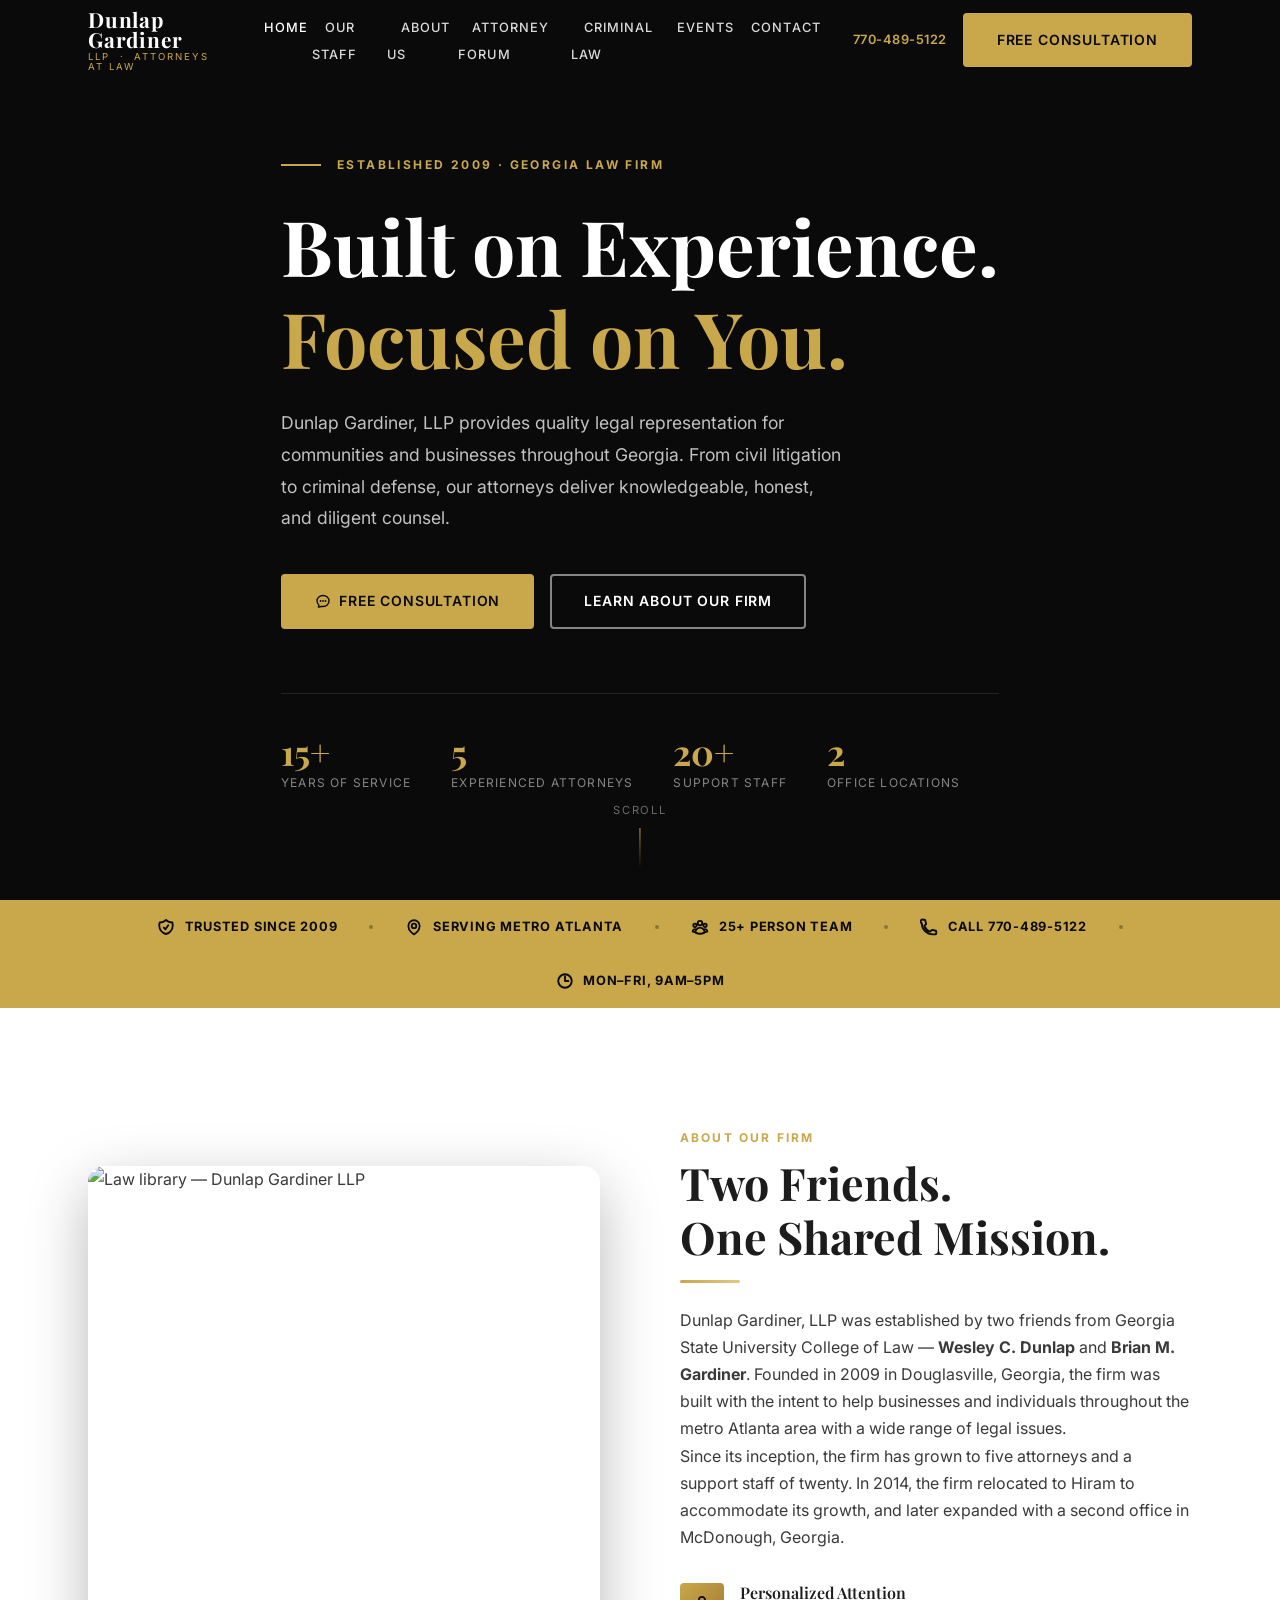
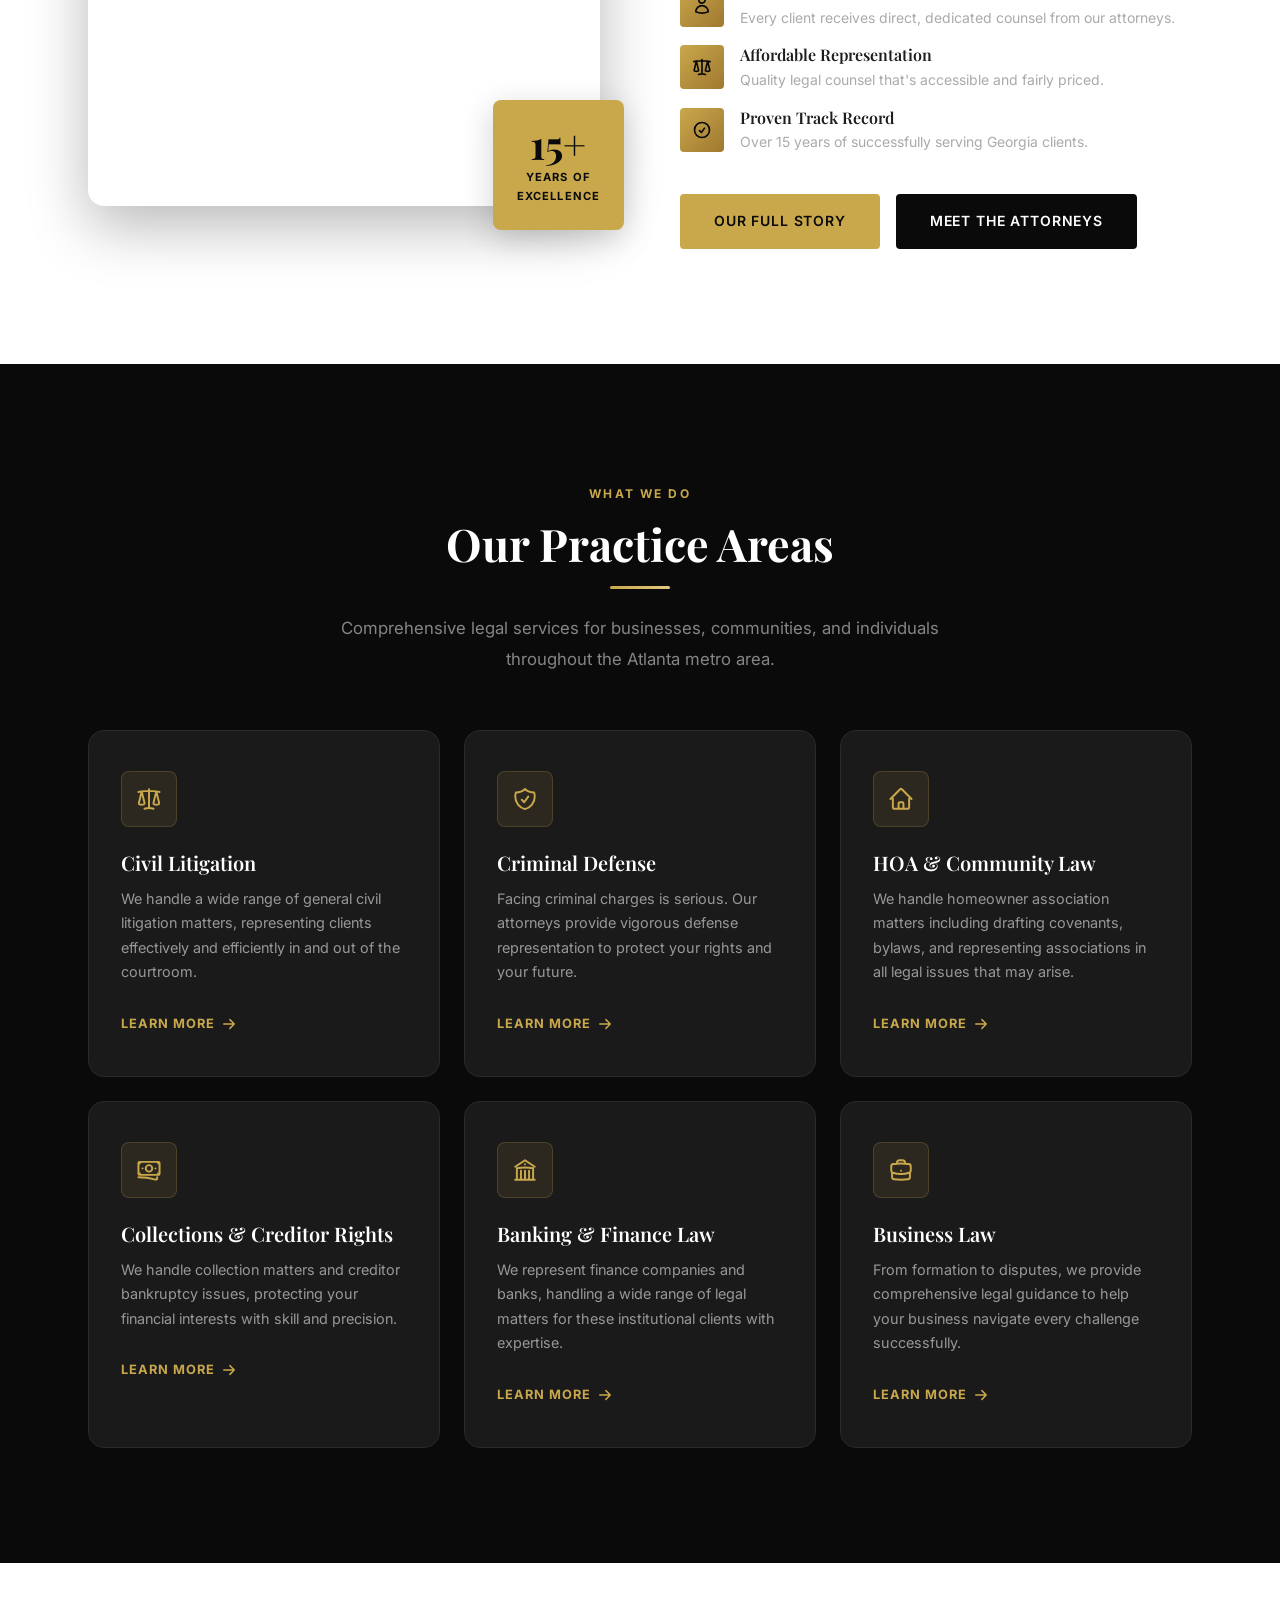
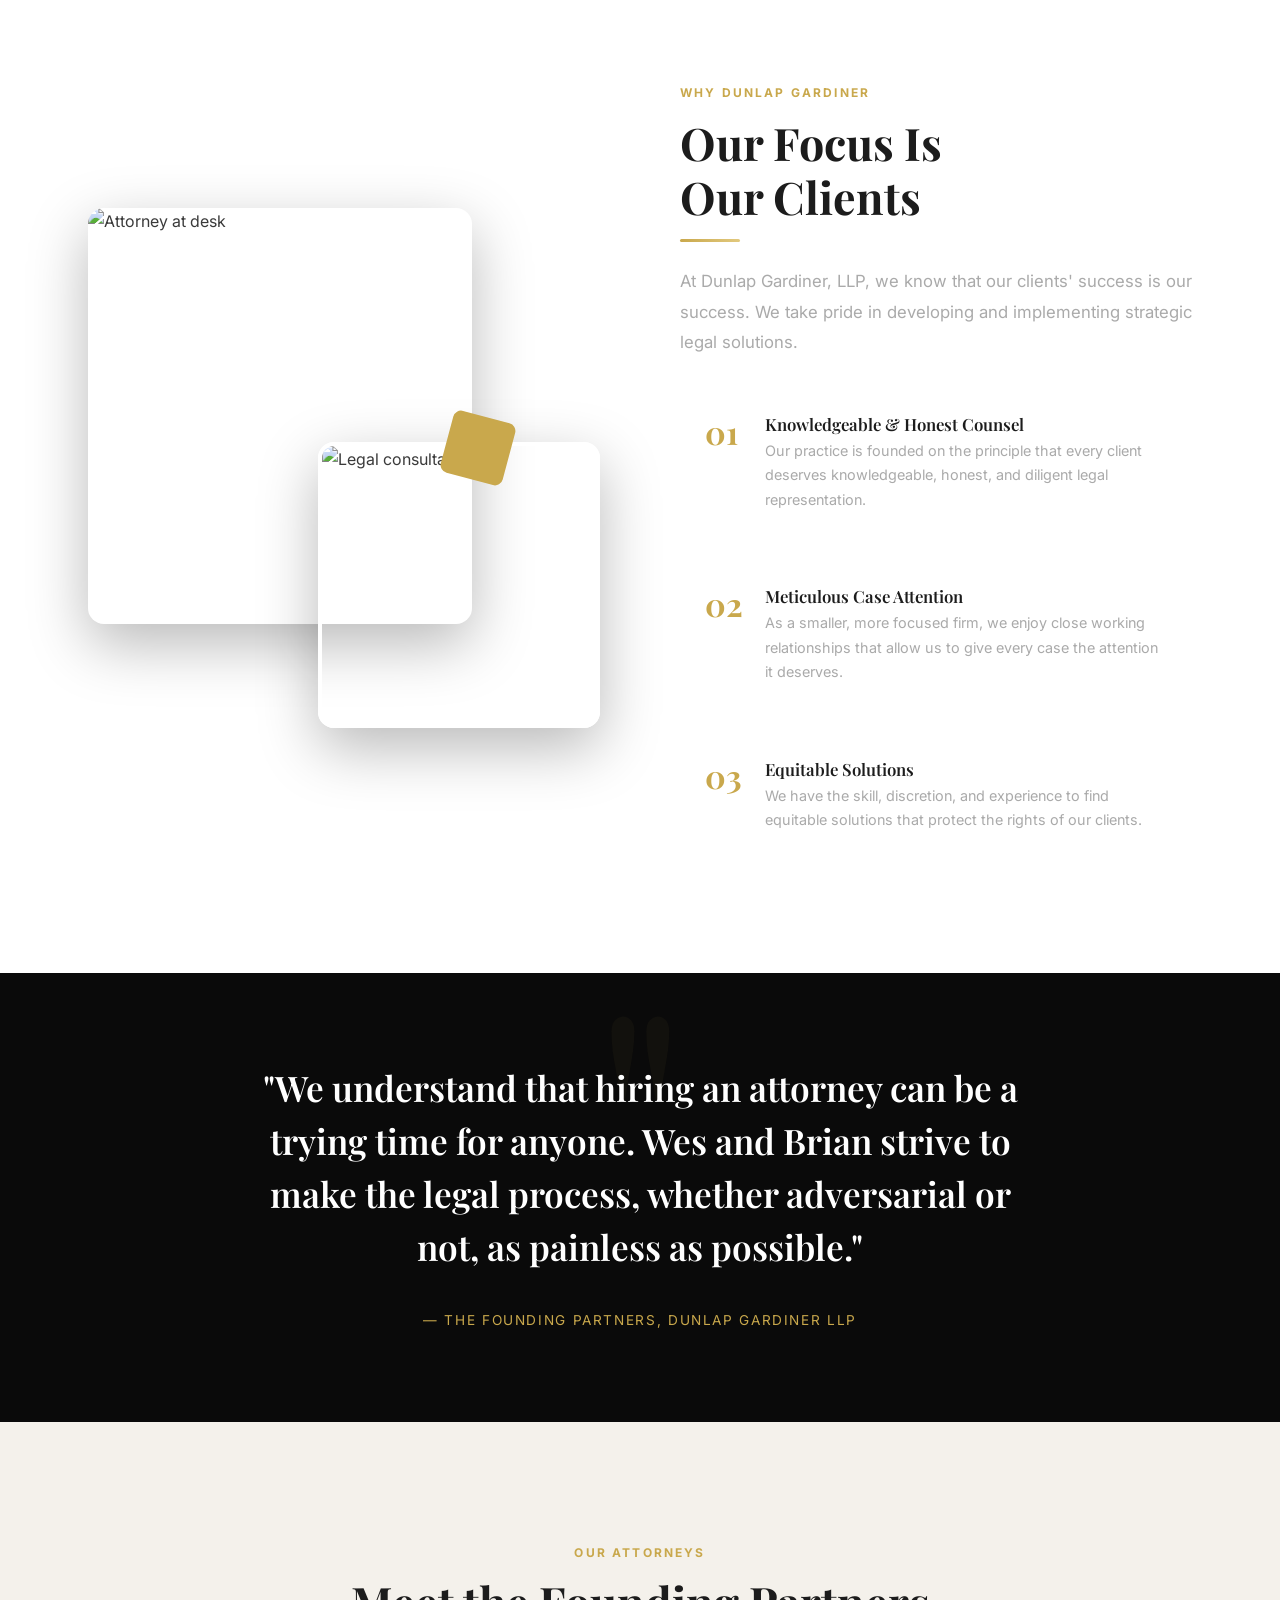
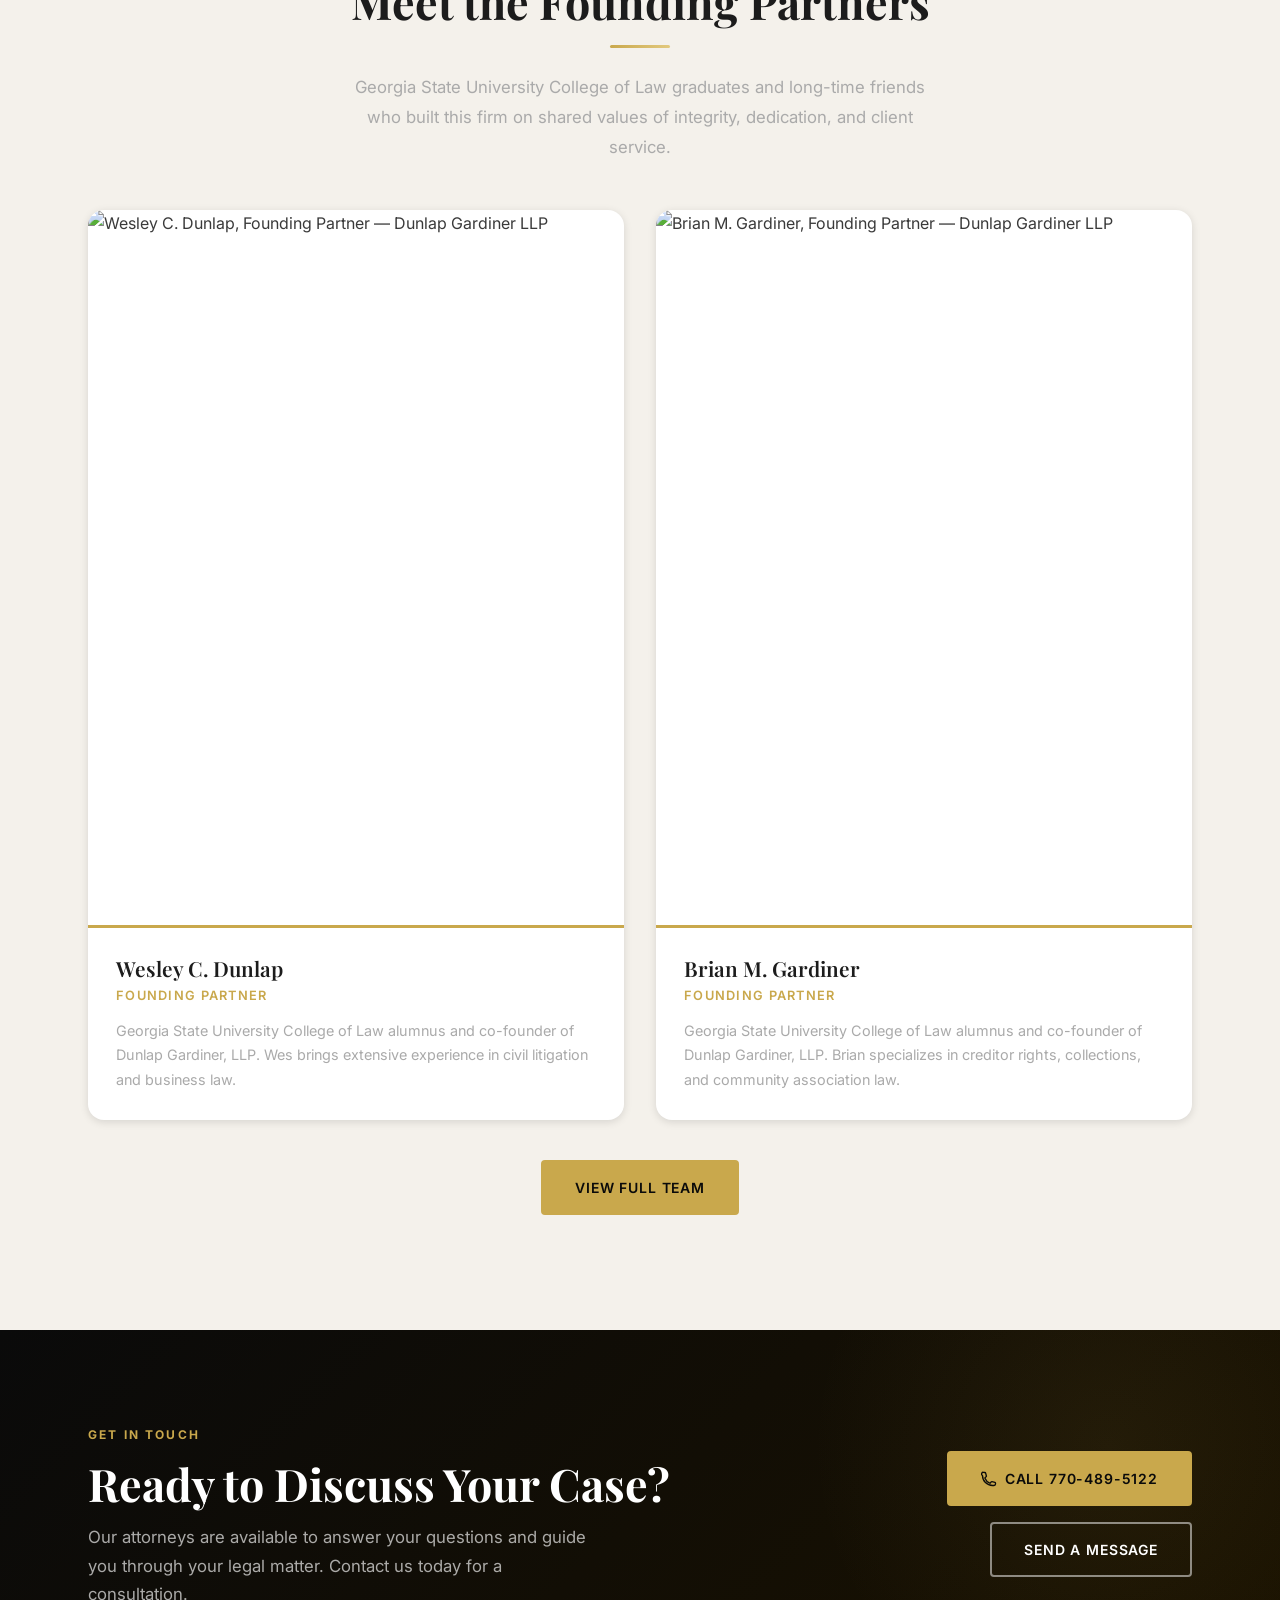
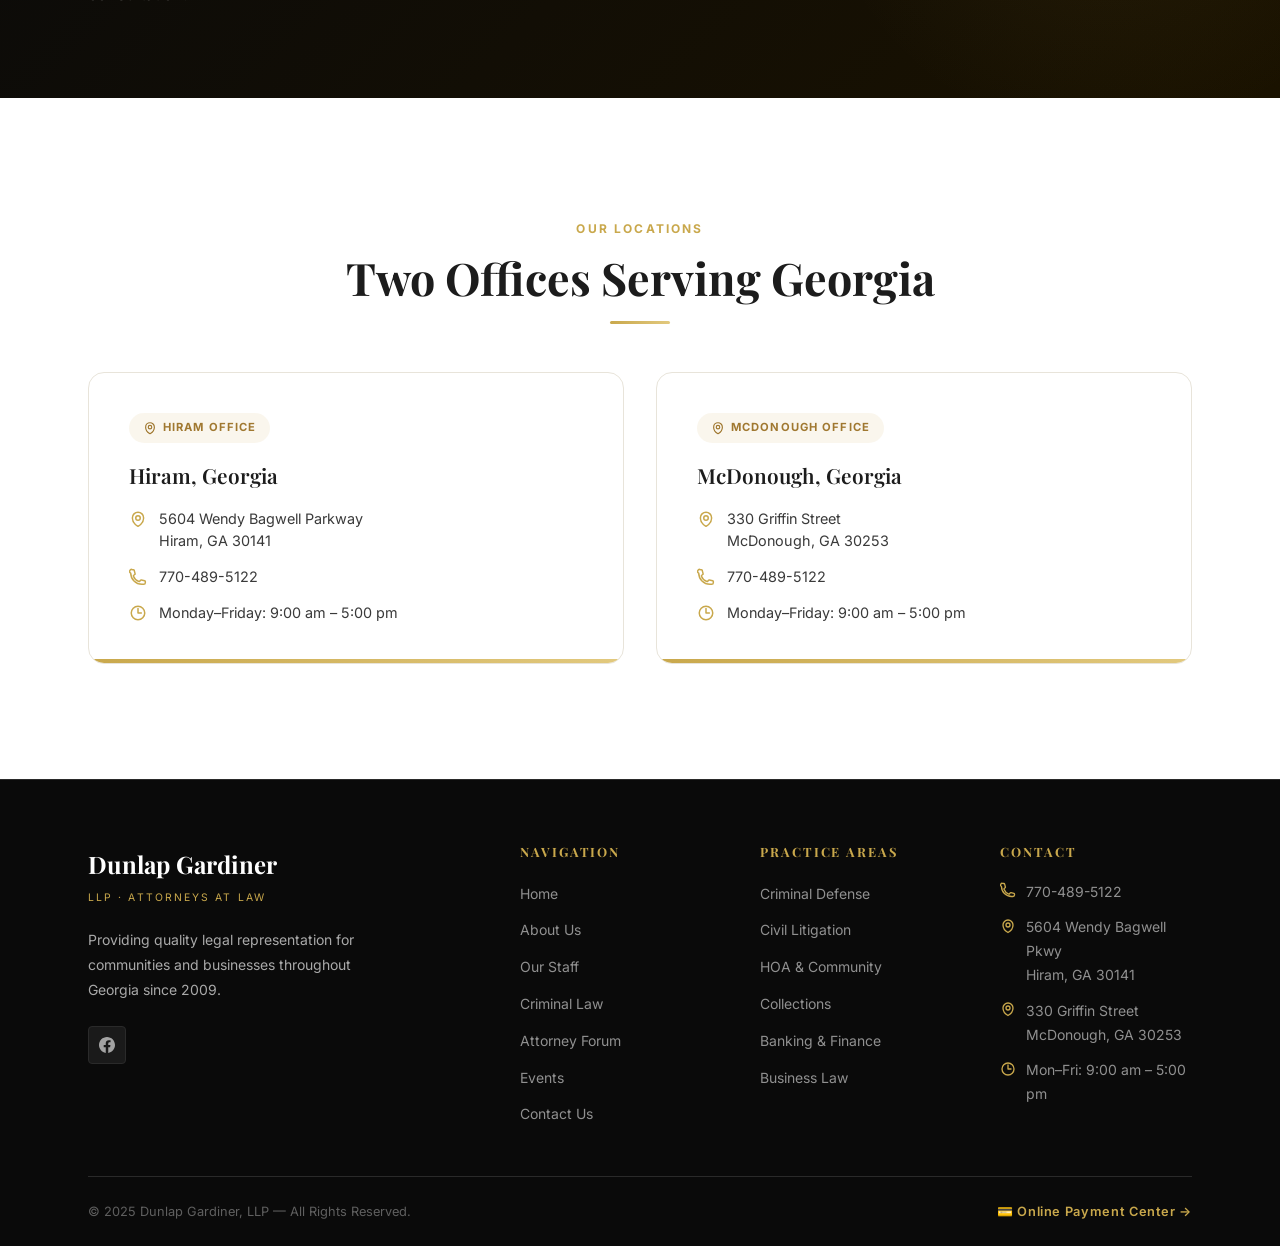
==== commit 3f1af5ba: "edit: the founding partners section are not showing the photos of wesley and b" ====
--- a/index.html
+++ b/index.html
@@ -412,9 +412,12 @@
 
       <div class="attorneys-grid">
         <div class="attorney-card reveal reveal-delay-1">
-          <div class="attorney-photo-placeholder">
-            <svg xmlns="http://www.w3.org/2000/svg" fill="none" viewBox="0 0 24 24" stroke-width="1" stroke="currentColor"><path stroke-linecap="round" stroke-linejoin="round" d="M15.75 6a3.75 3.75 0 1 1-7.5 0 3.75 3.75 0 0 1 7.5 0ZM4.501 20.118a7.5 7.5 0 0 1 14.998 0A17.933 17.933 0 0 1 12 21.75c-2.676 0-5.216-.584-7.499-1.632Z" /></svg>
-          </div>
+          <img
+            src="https://img1.wsimg.com/isteam/ip/19f8b089-176b-4c0d-ac24-eb16da4a8b74/Wes%20%26%20Brian%202%20(3)-0001.jpg/:/cr=t:0%25,l:3.22%25,w:93.56%25,h:100%25/rs=w:600,h:800,cg:true"
+            alt="Wesley C. Dunlap, Founding Partner — Dunlap Gardiner LLP"
+            class="attorney-photo"
+            loading="lazy"
+          />
           <div class="attorney-info">
             <h3>Wesley C. Dunlap</h3>
             <div class="attorney-role">Founding Partner</div>
@@ -423,9 +426,12 @@
         </div>
 
         <div class="attorney-card reveal reveal-delay-2">
-          <div class="attorney-photo-placeholder">
-            <svg xmlns="http://www.w3.org/2000/svg" fill="none" viewBox="0 0 24 24" stroke-width="1" stroke="currentColor"><path stroke-linecap="round" stroke-linejoin="round" d="M15.75 6a3.75 3.75 0 1 1-7.5 0 3.75 3.75 0 0 1 7.5 0ZM4.501 20.118a7.5 7.5 0 0 1 14.998 0A17.933 17.933 0 0 1 12 21.75c-2.676 0-5.216-.584-7.499-1.632Z" /></svg>
-          </div>
+          <img
+            src="https://img1.wsimg.com/isteam/ip/19f8b089-176b-4c0d-ac24-eb16da4a8b74/Wes%20%26%20Brian%202%20(4).jpg/:/cr=t:0%25,l:0.2%25,w:99.61%25,h:100%25/rs=w:600,h:800,cg:true"
+            alt="Brian M. Gardiner, Founding Partner — Dunlap Gardiner LLP"
+            class="attorney-photo"
+            loading="lazy"
+          />
           <div class="attorney-info">
             <h3>Brian M. Gardiner</h3>
             <div class="attorney-role">Founding Partner</div>
--- a/css/style.css
+++ b/css/style.css
@@ -353,7 +353,7 @@
 .hero-bg {
   position: absolute;
   inset: 0;
-  background-image: url('https://images.unsplash.com/photo-1589829545856-d10d557cf95f?w=1800&q=80');
+  background-image: url('https://img1.wsimg.com/isteam/ip/19f8b089-176b-4c0d-ac24-eb16da4a8b74/wes%20%26%20brian%203%20(2).jpg');
   background-size: cover;
   background-position: center 30%;
   opacity: .25;
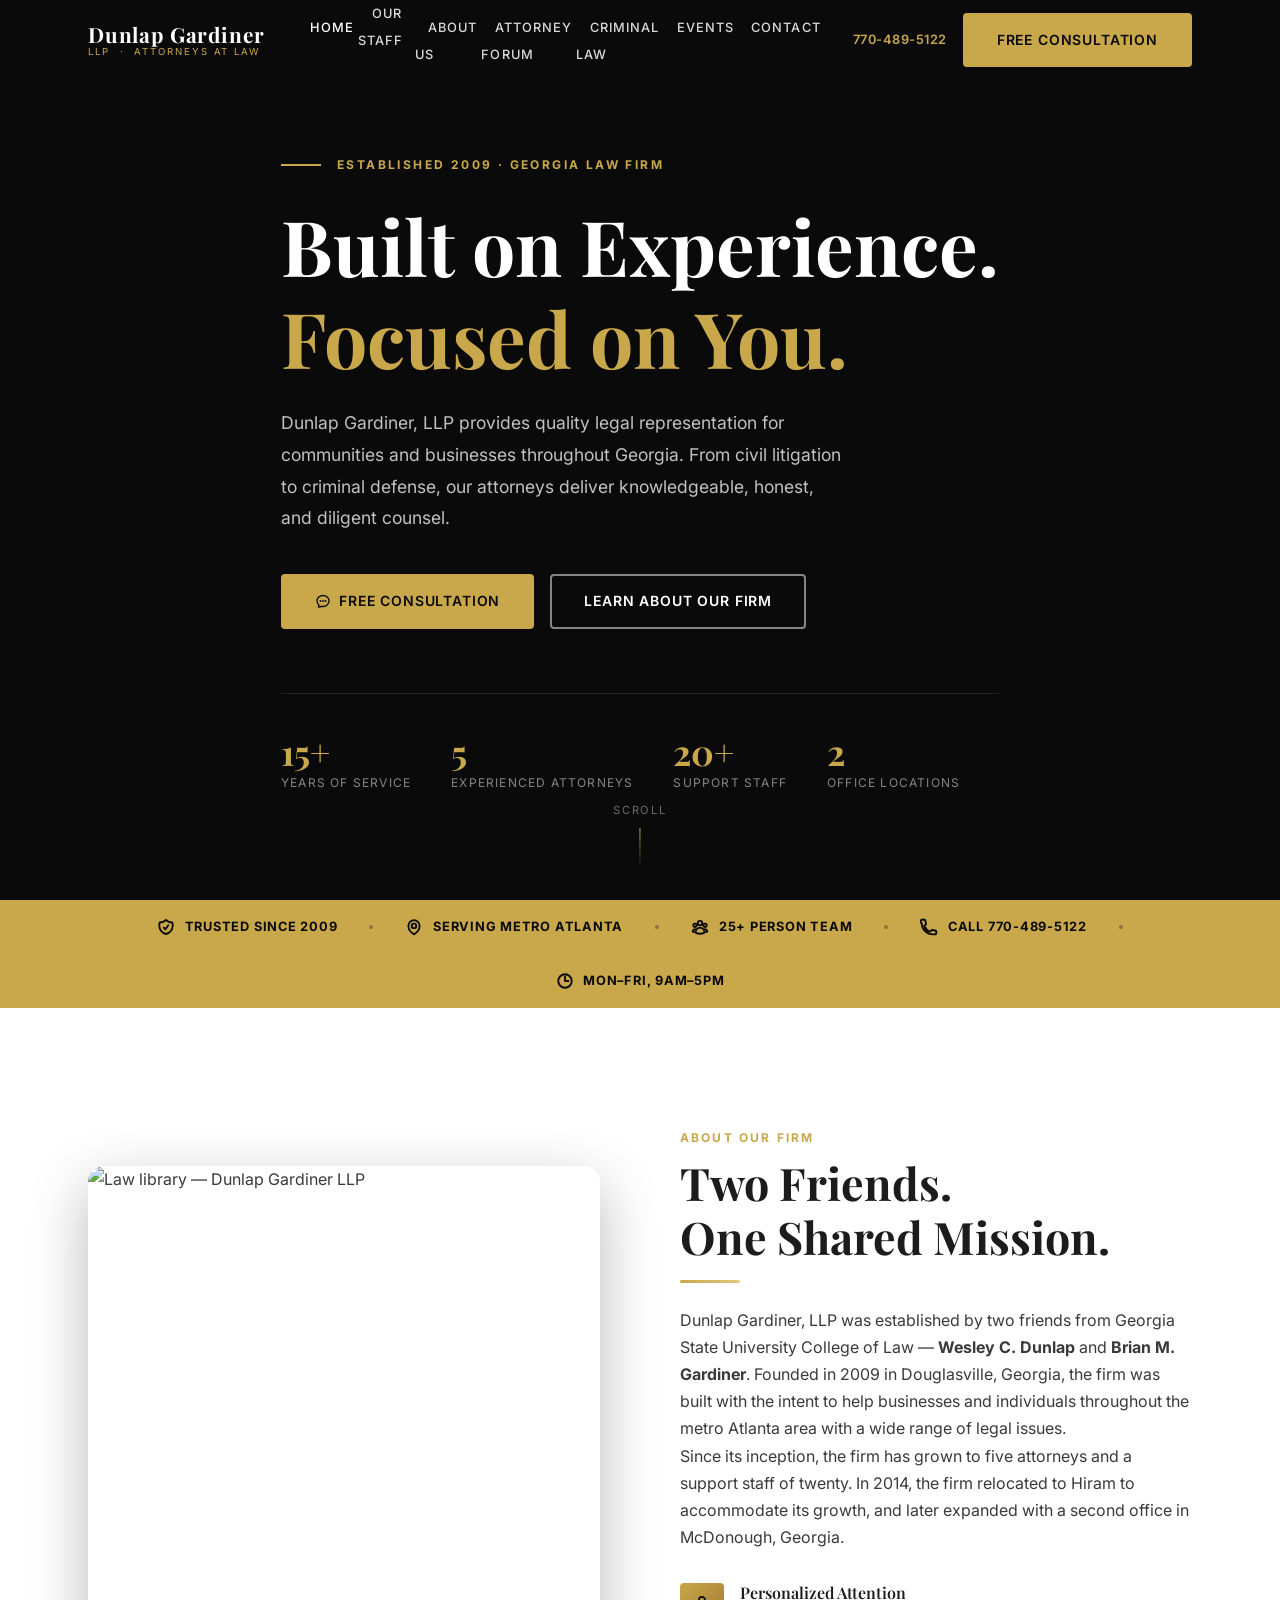
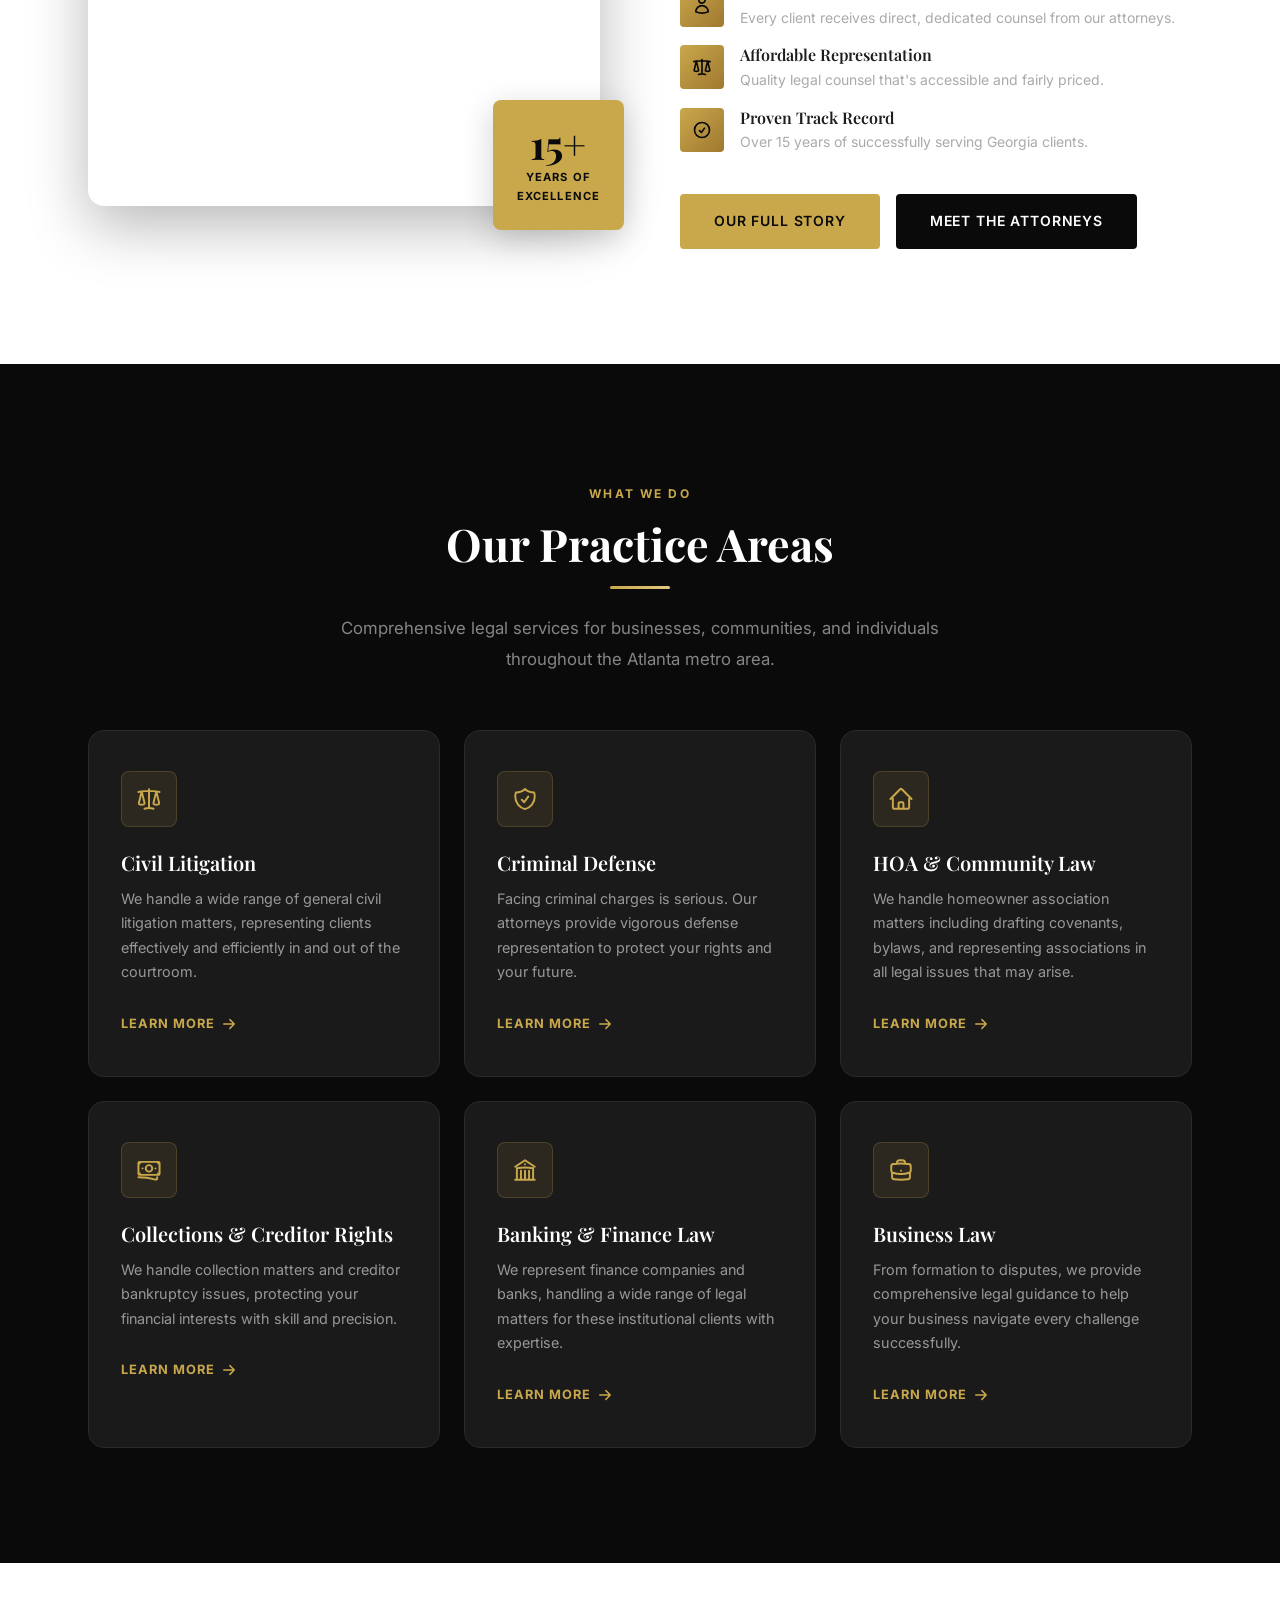
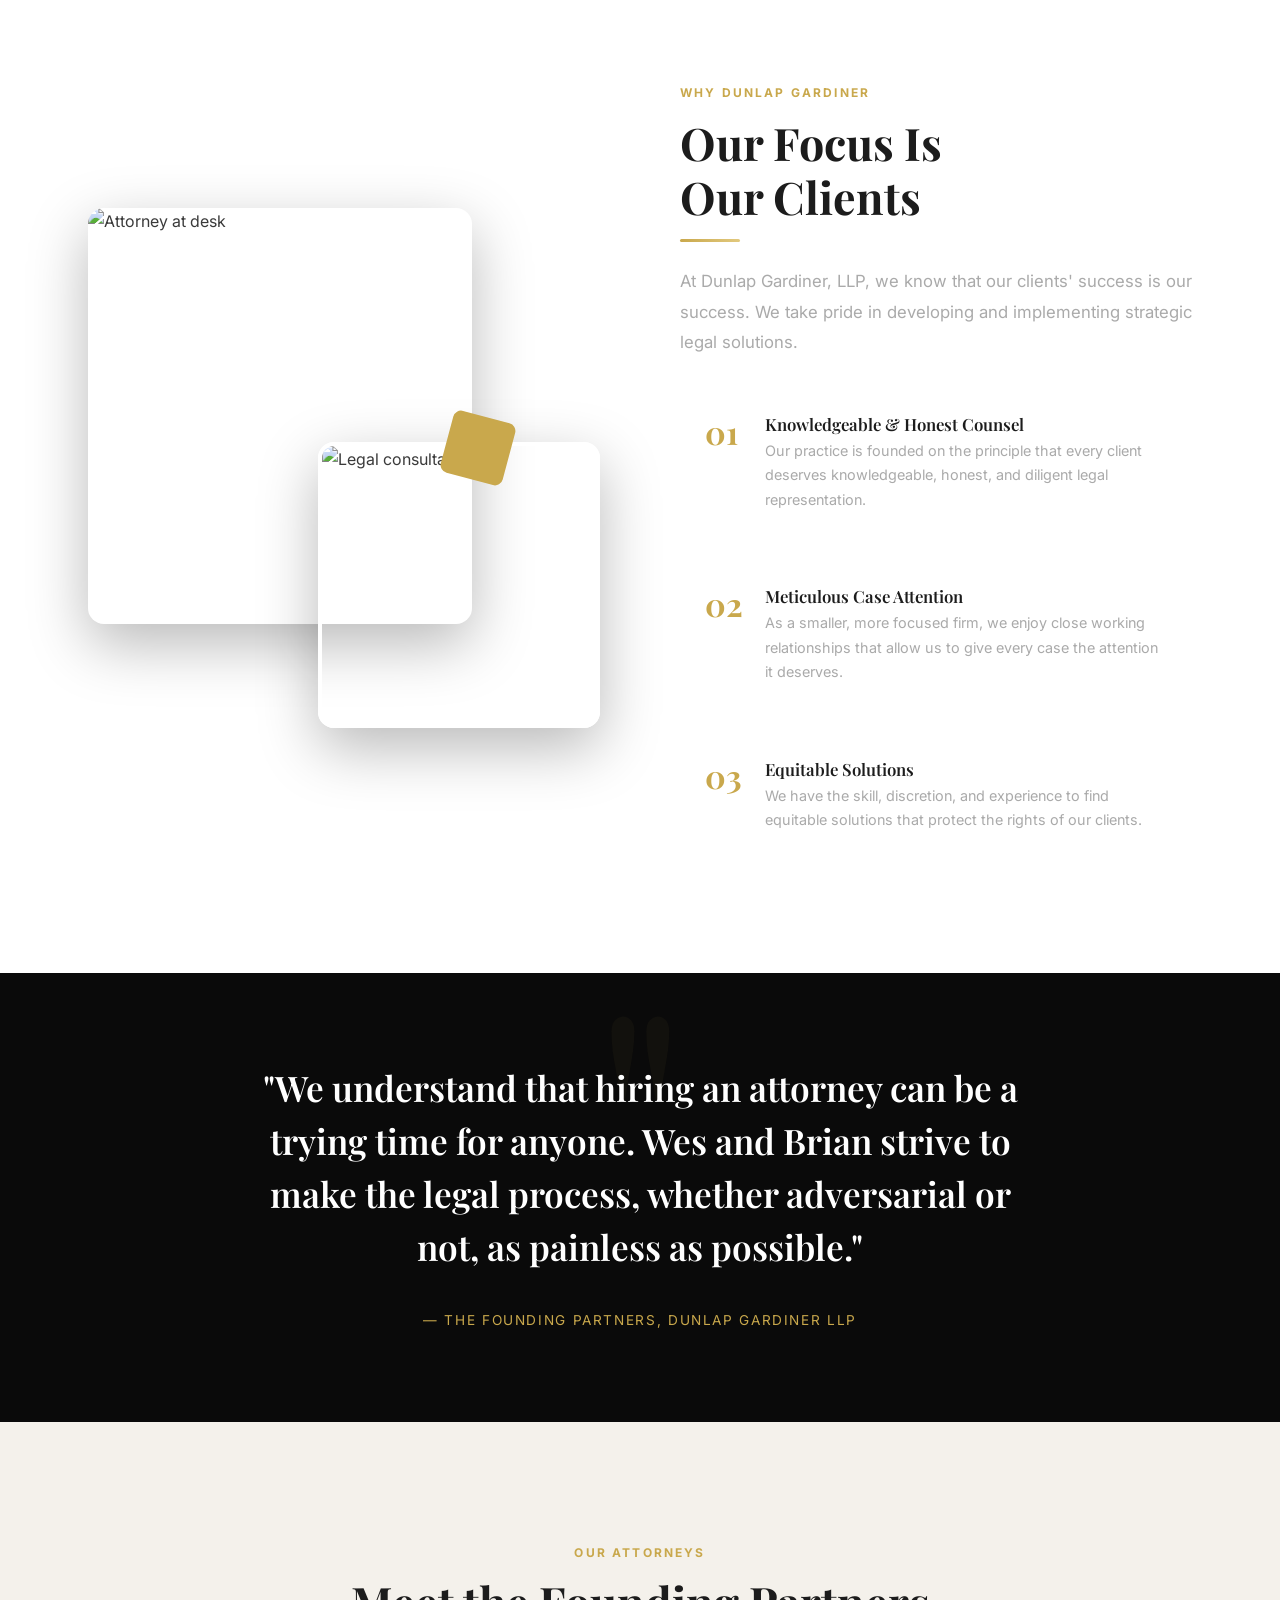
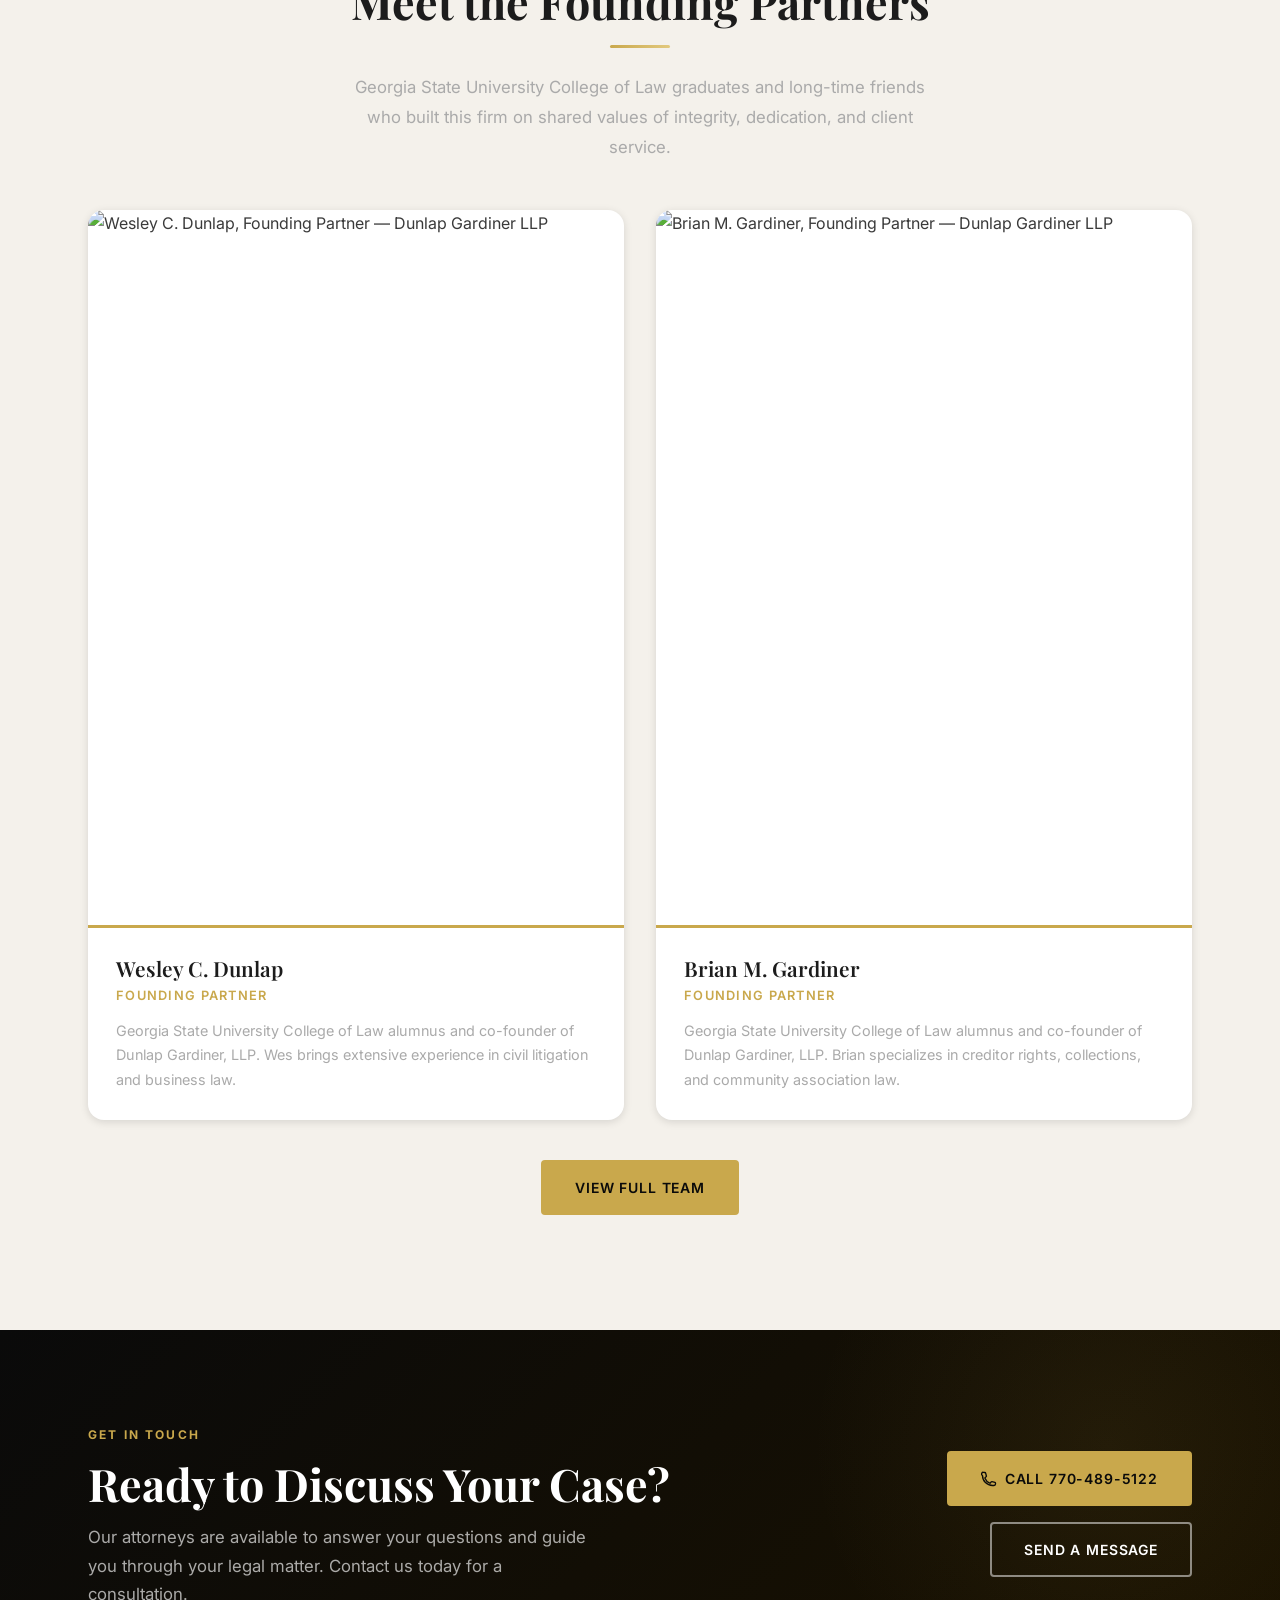
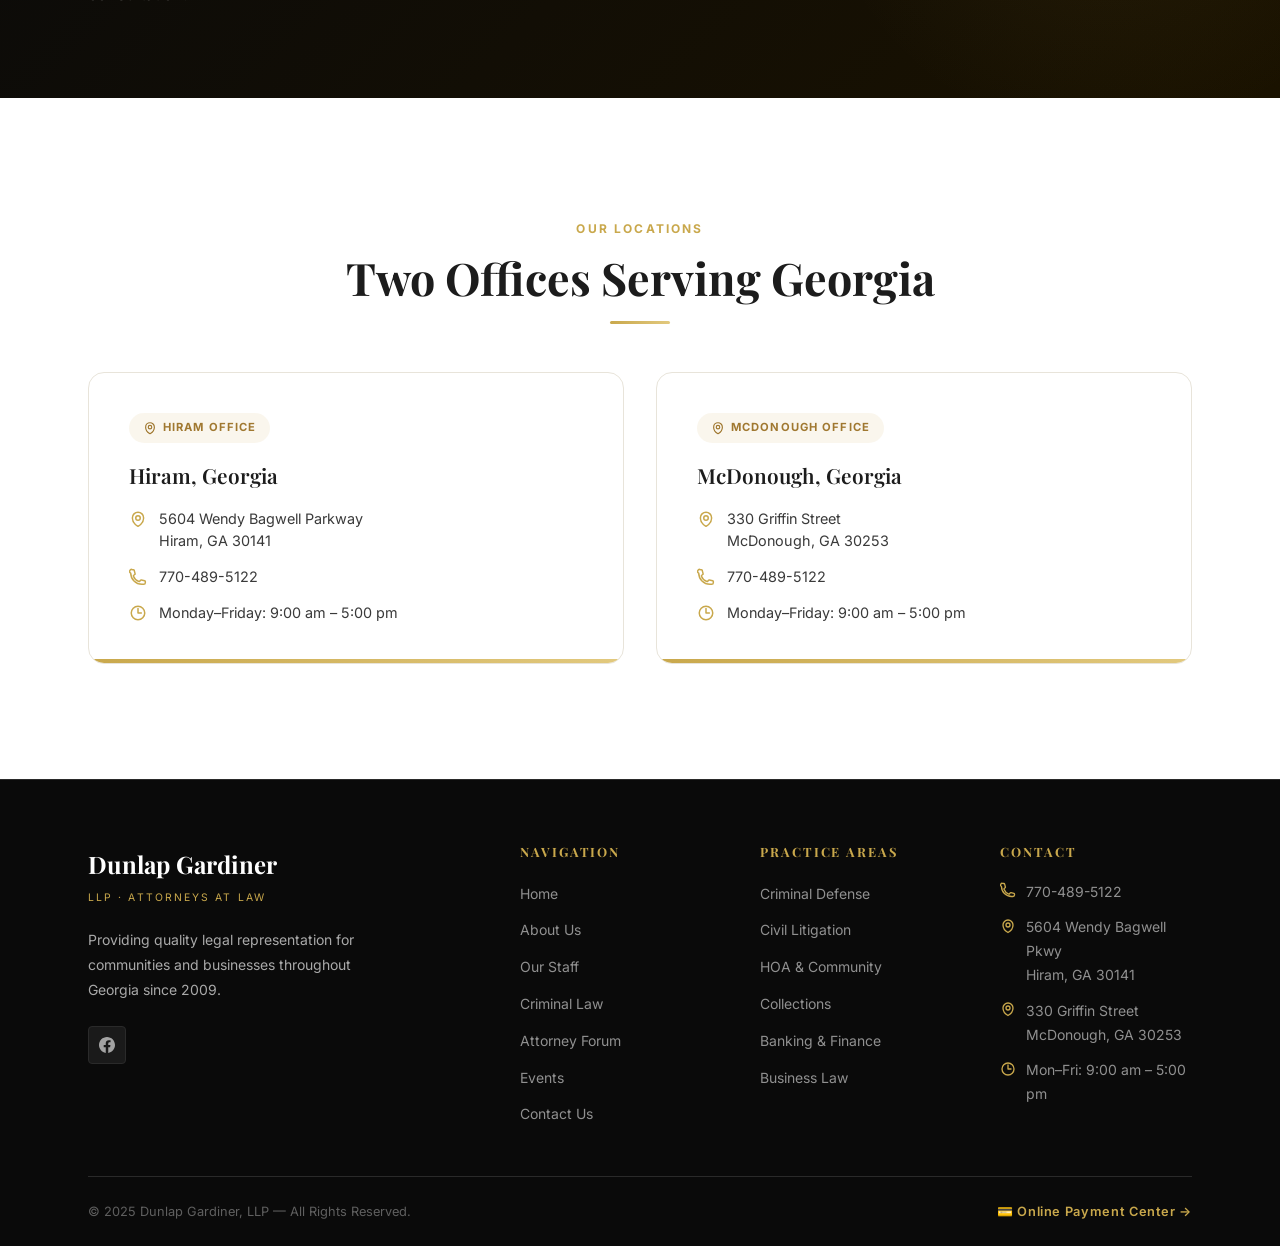
==== commit d71c4ccb: "fix: trigger redeploy so founding partners photos display correctly The previous commit added Wesley" ====
--- a/index.html
+++ b/index.html
@@ -1,5 +1,6 @@
 <!DOCTYPE html>
 <html lang="en">
+<!-- Updated: founding partners photos fix -->
 <head>
   <meta charset="UTF-8" />
   <meta name="viewport" content="width=device-width, initial-scale=1.0" />
--- a/css/style.css
+++ b/css/style.css
@@ -231,7 +231,9 @@
 .nav-links {
   display: flex;
   align-items: center;
+  justify-content: center;
   gap: .25rem;
+  flex: 1;
 }
 
 .nav-links a {
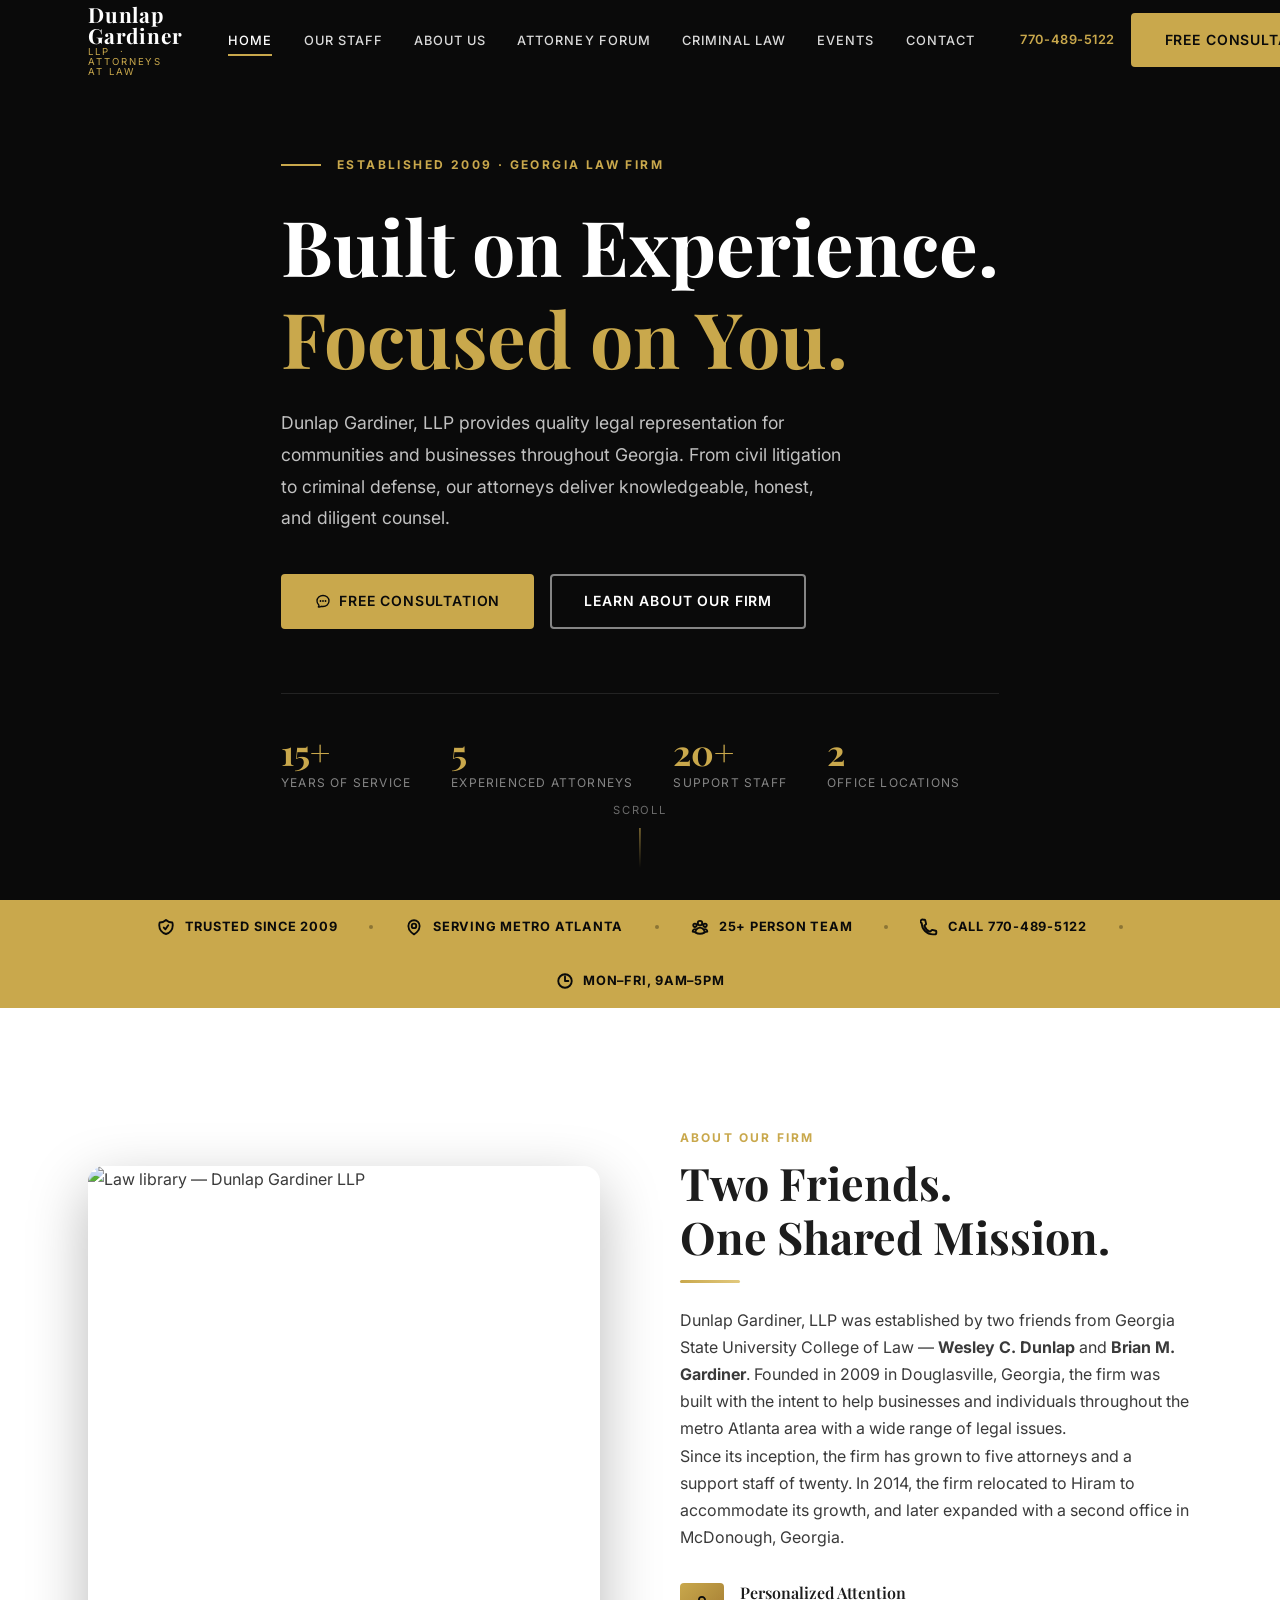
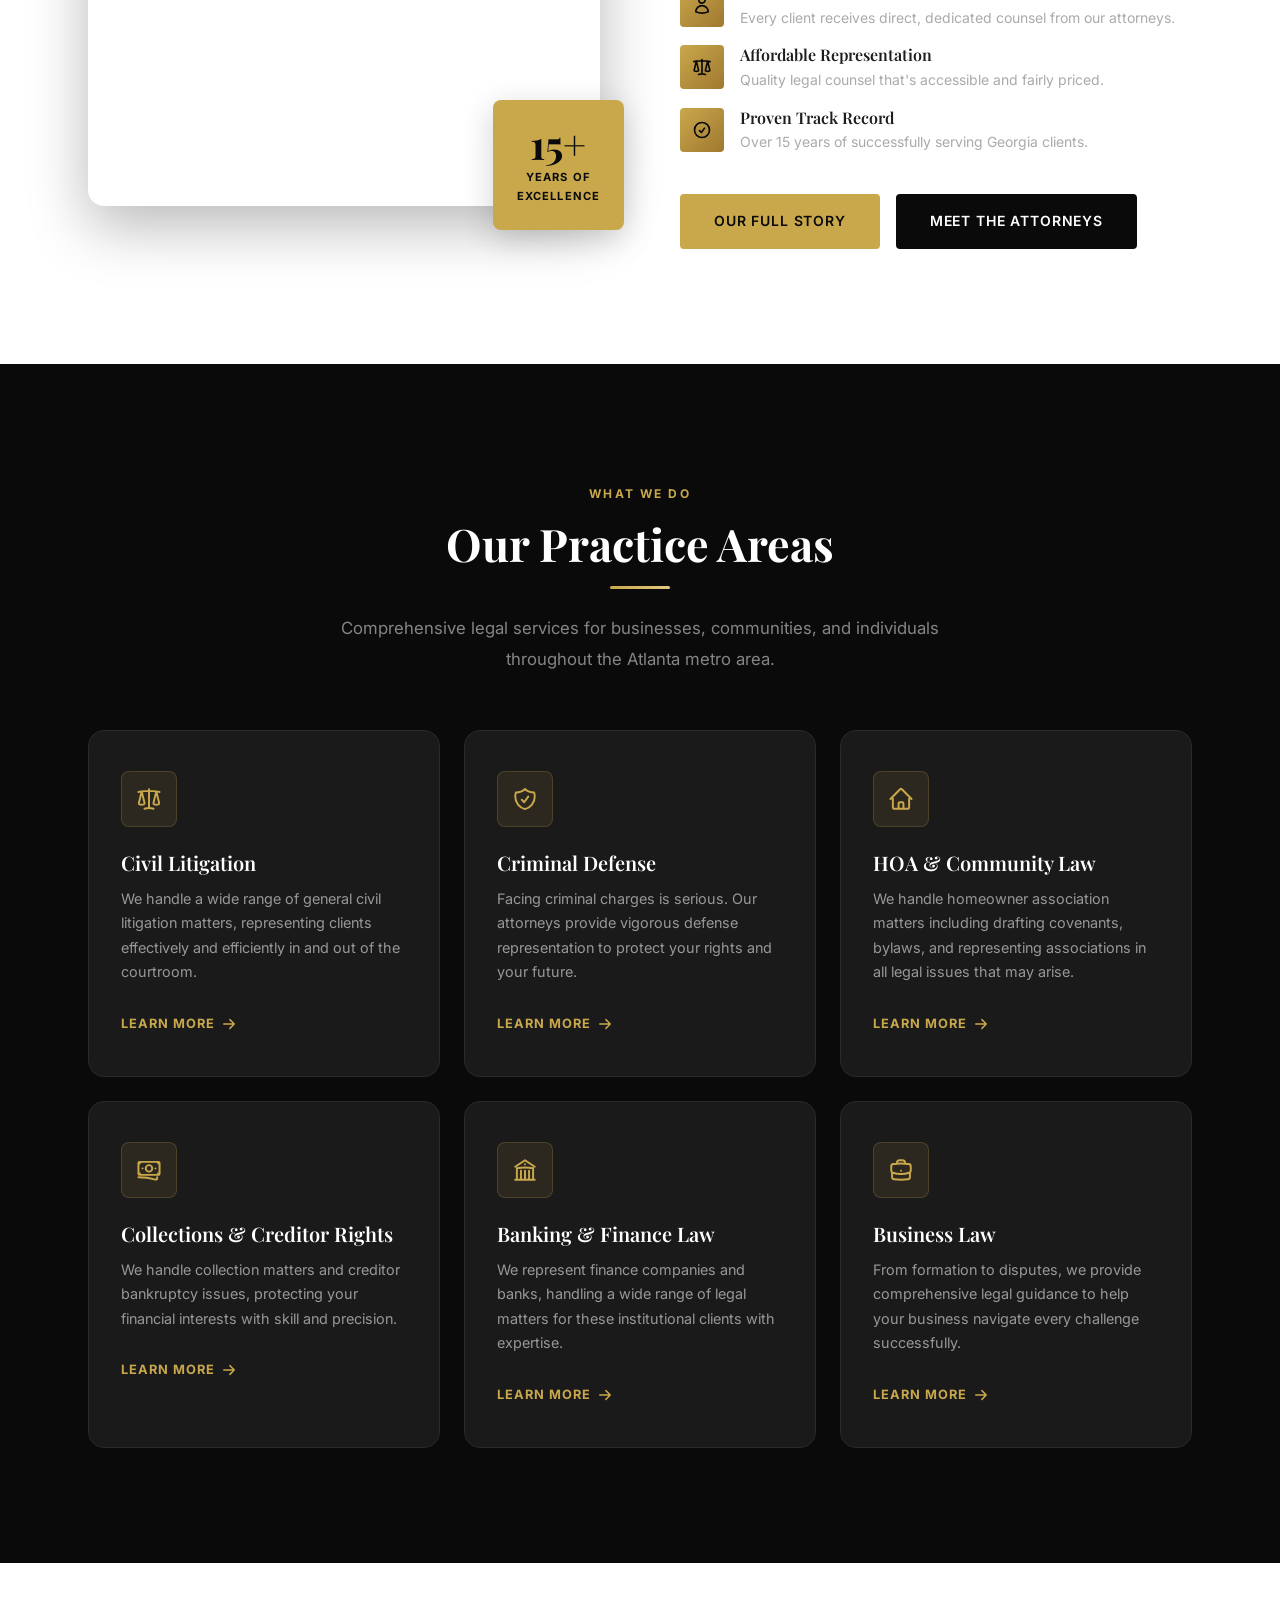
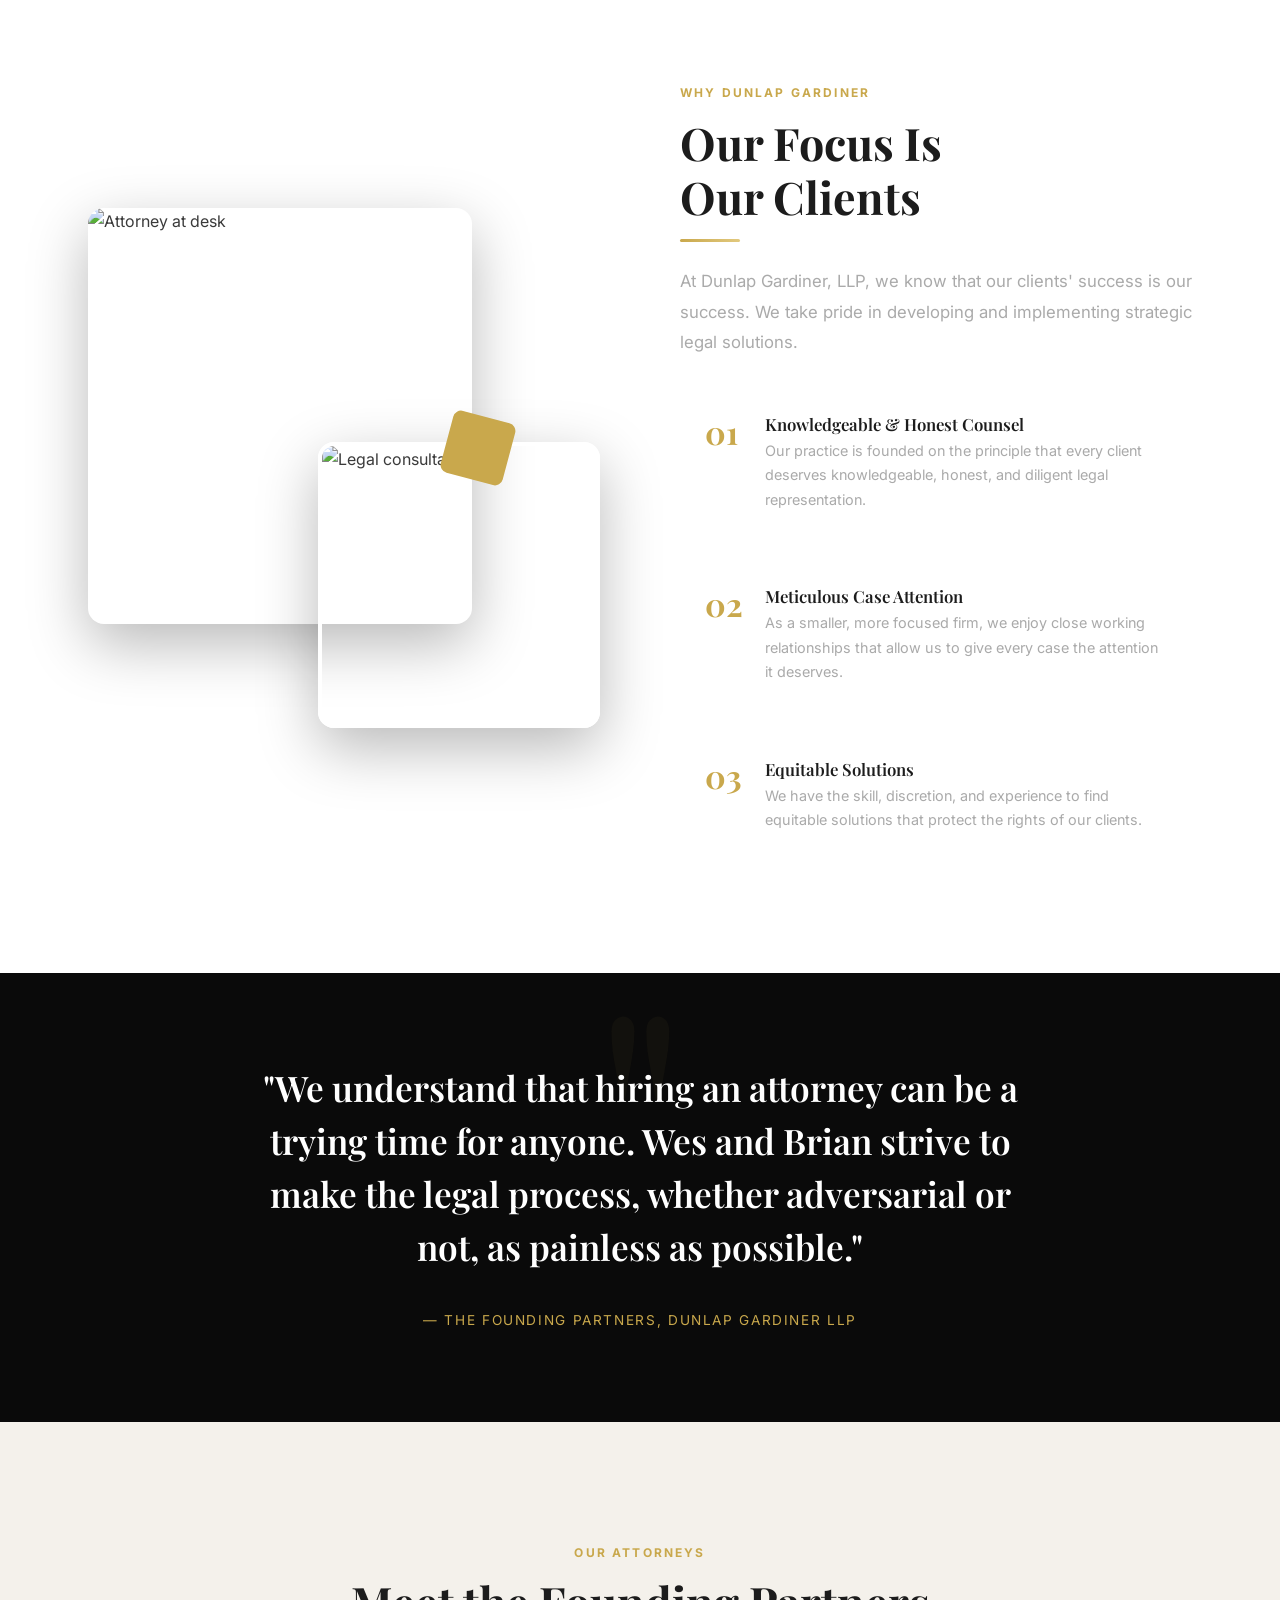
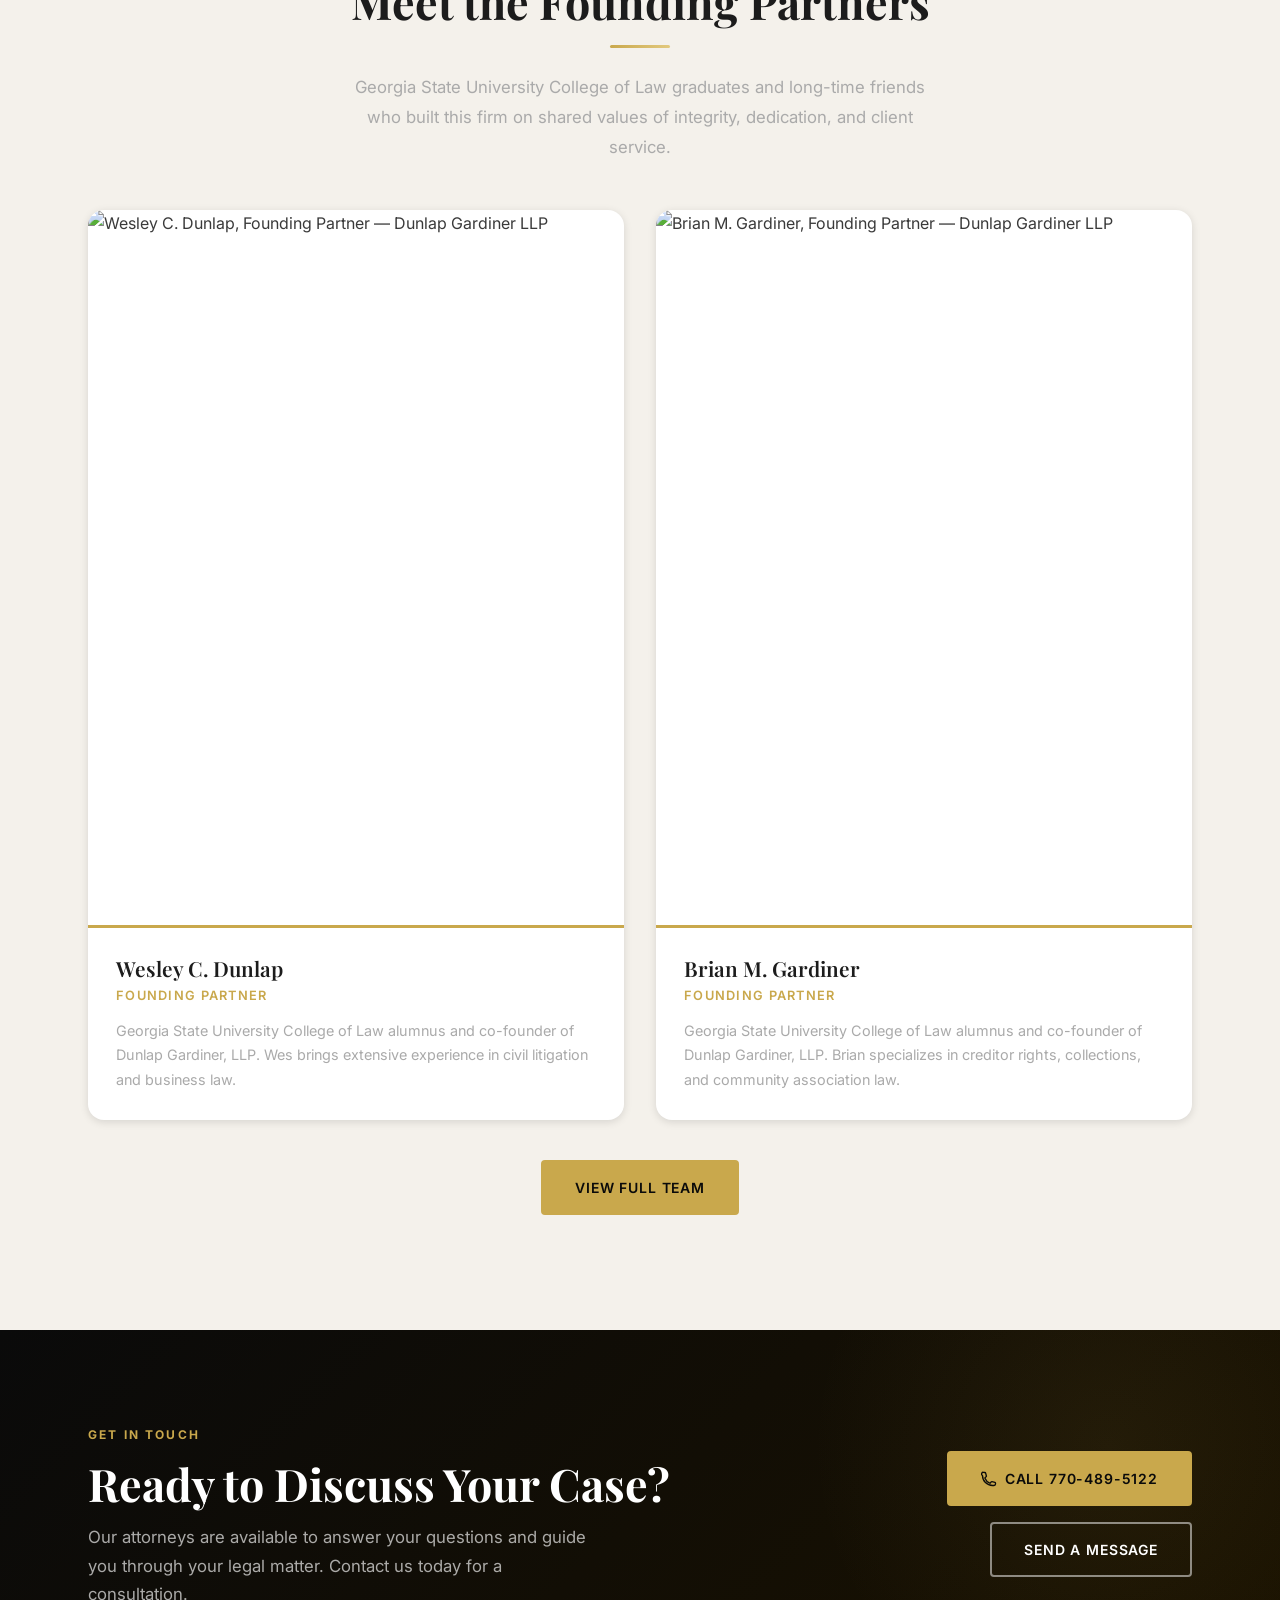
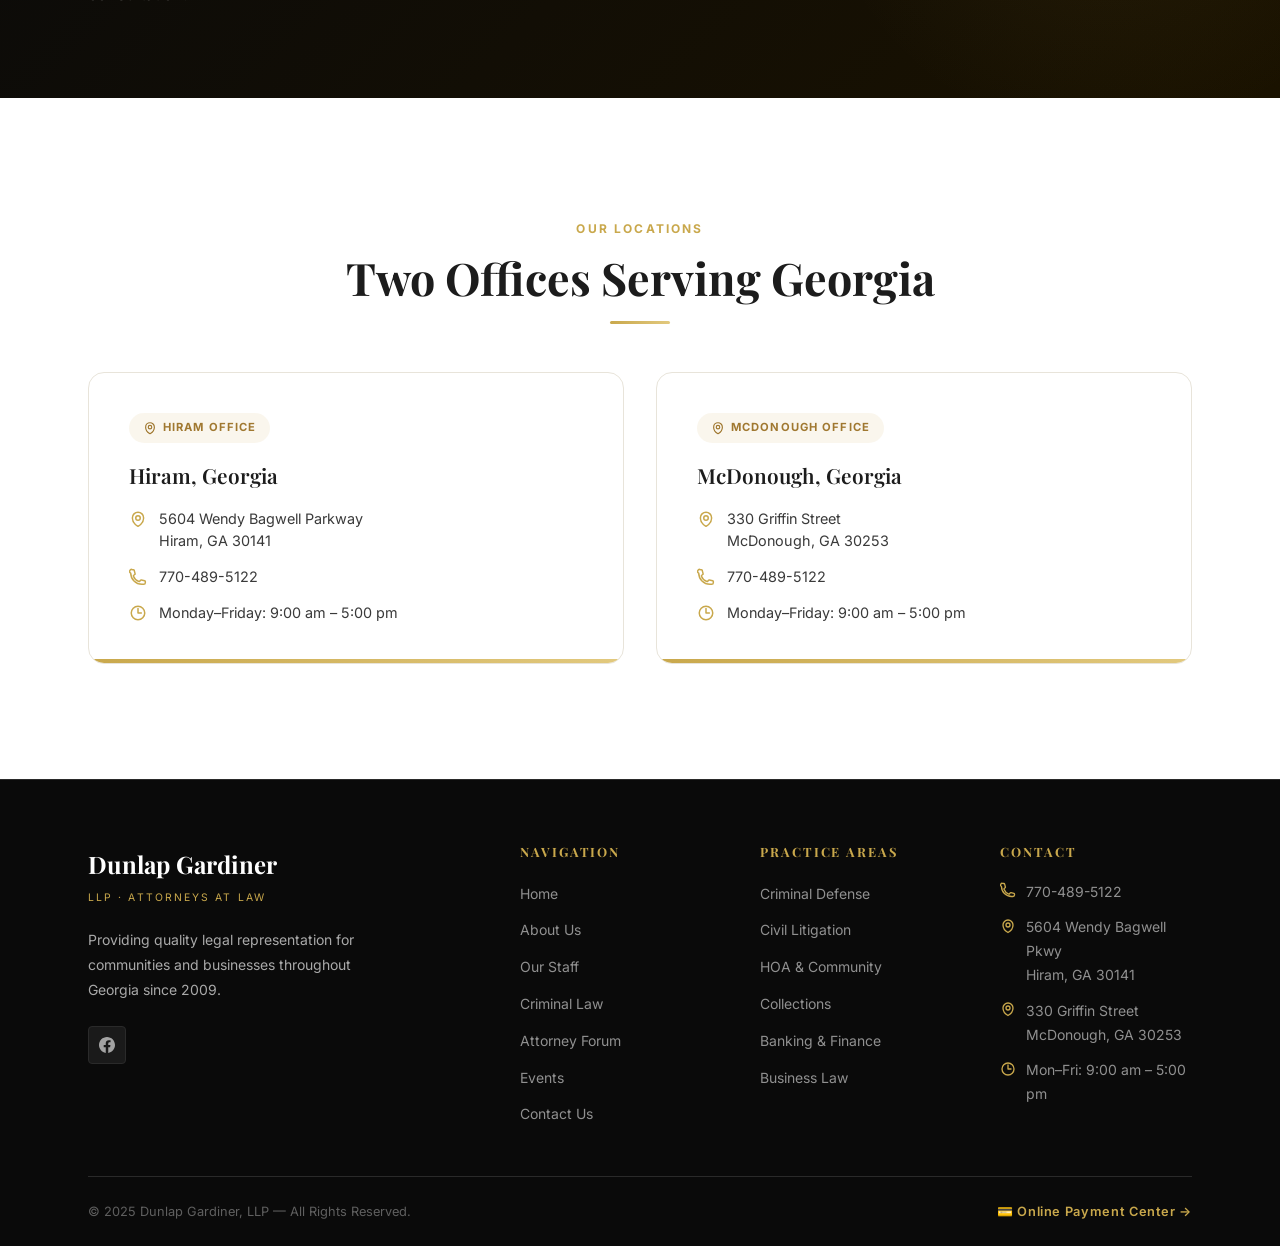
==== commit b89bfed6: "edit: Add this link: https://quickclick.com/cart/cart.php?action=show_informat" ====
--- a/index.html
+++ b/index.html
@@ -599,7 +599,7 @@
 
       <div class="footer-bottom">
         <span class="copyright">© 2025 Dunlap Gardiner, LLP — All Rights Reserved.</span>
-        <a href="https://quickclick.com/r/5w9c6m7mehdgdvlrskypk6oudv6t7s" target="_blank" rel="noopener" class="payment-link">
+        <a href="https://quickclick.com/cart/cart.php?action=show_information&internal_key=637d9338dd69ad5d1107f1c3999a2876&internal_timestamp=1774908357&tid=cae1f6b2b108de3710eef4111a261aae" target="_blank" rel="noopener" class="payment-link">
           💳 Online Payment Center →
         </a>
       </div>
--- a/css/style.css
+++ b/css/style.css
@@ -205,6 +205,7 @@
   display: flex;
   align-items: center;
   justify-content: space-between;
+  flex-wrap: nowrap;
   gap: 2rem;
 }
 
@@ -246,6 +247,7 @@
   border-radius: var(--radius-sm);
   transition: var(--transition);
   position: relative;
+  white-space: nowrap;
 }
 .nav-links a::after {
   content: '';
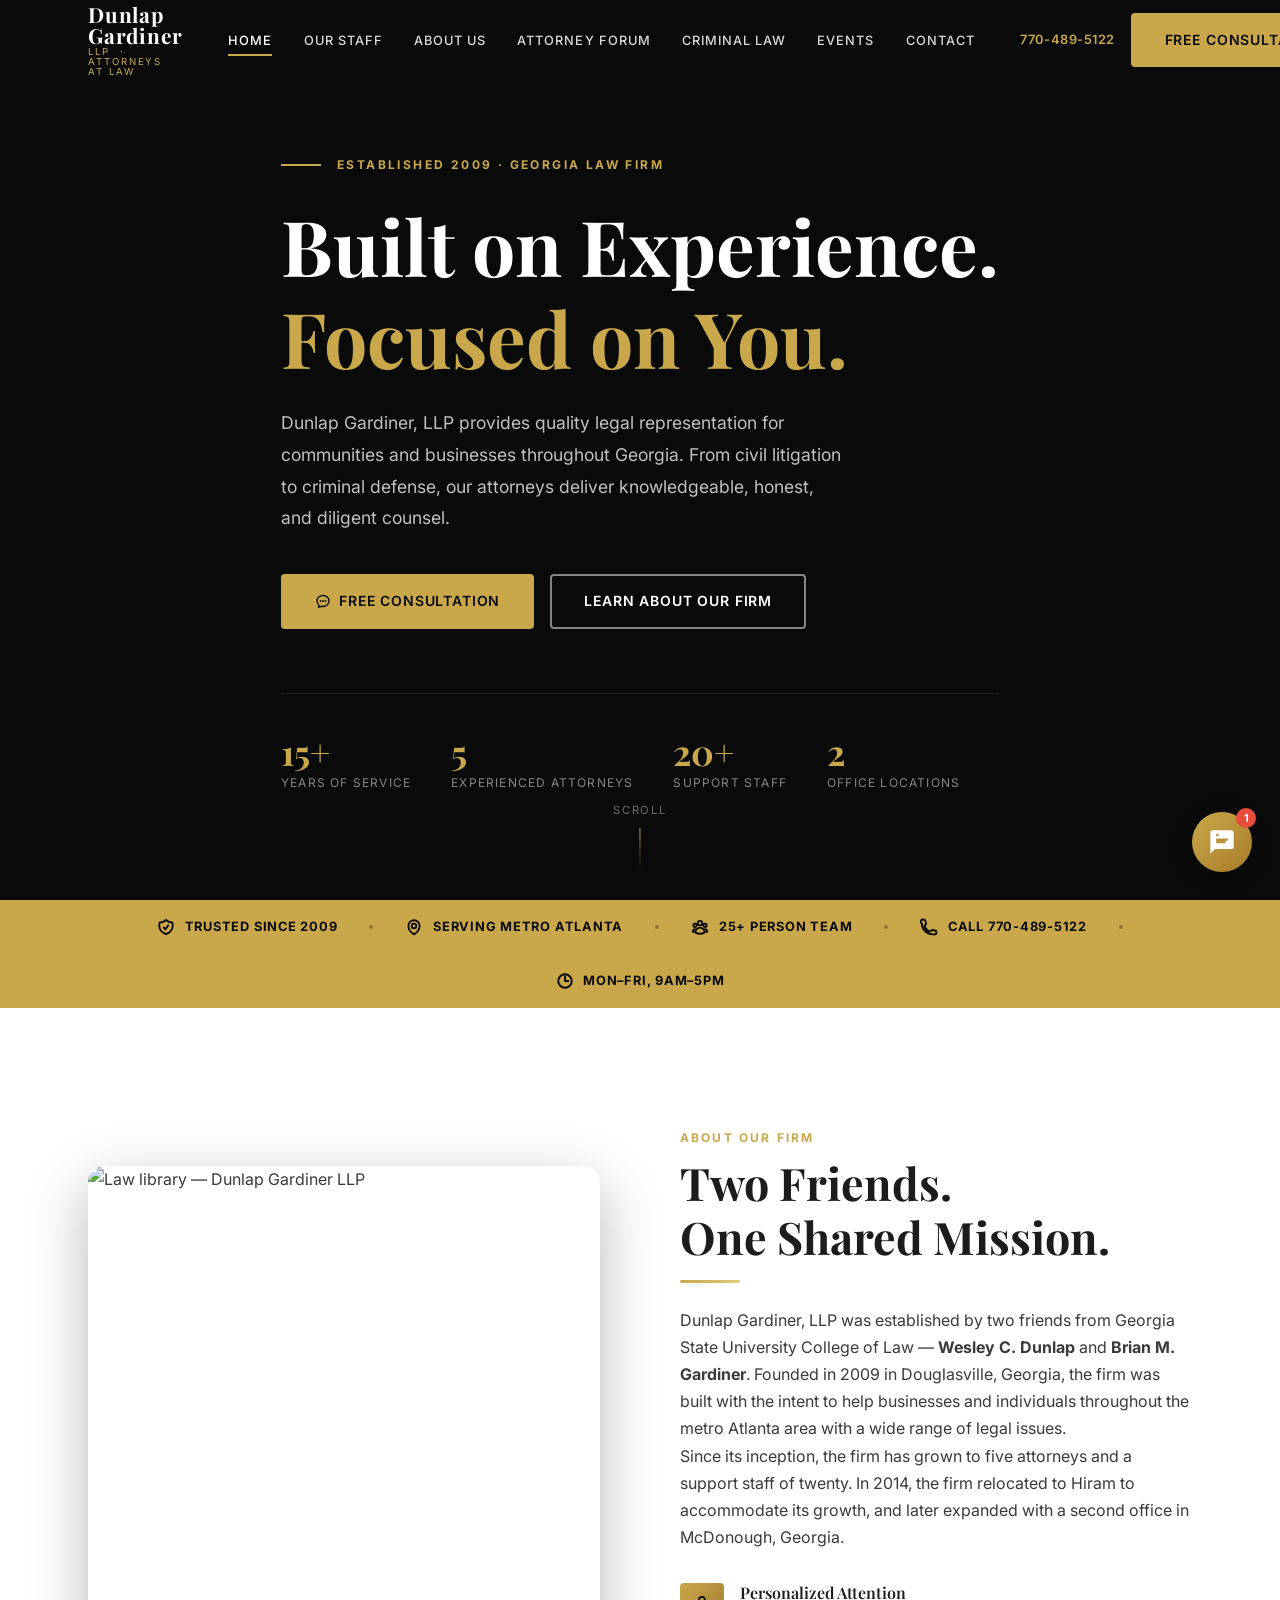
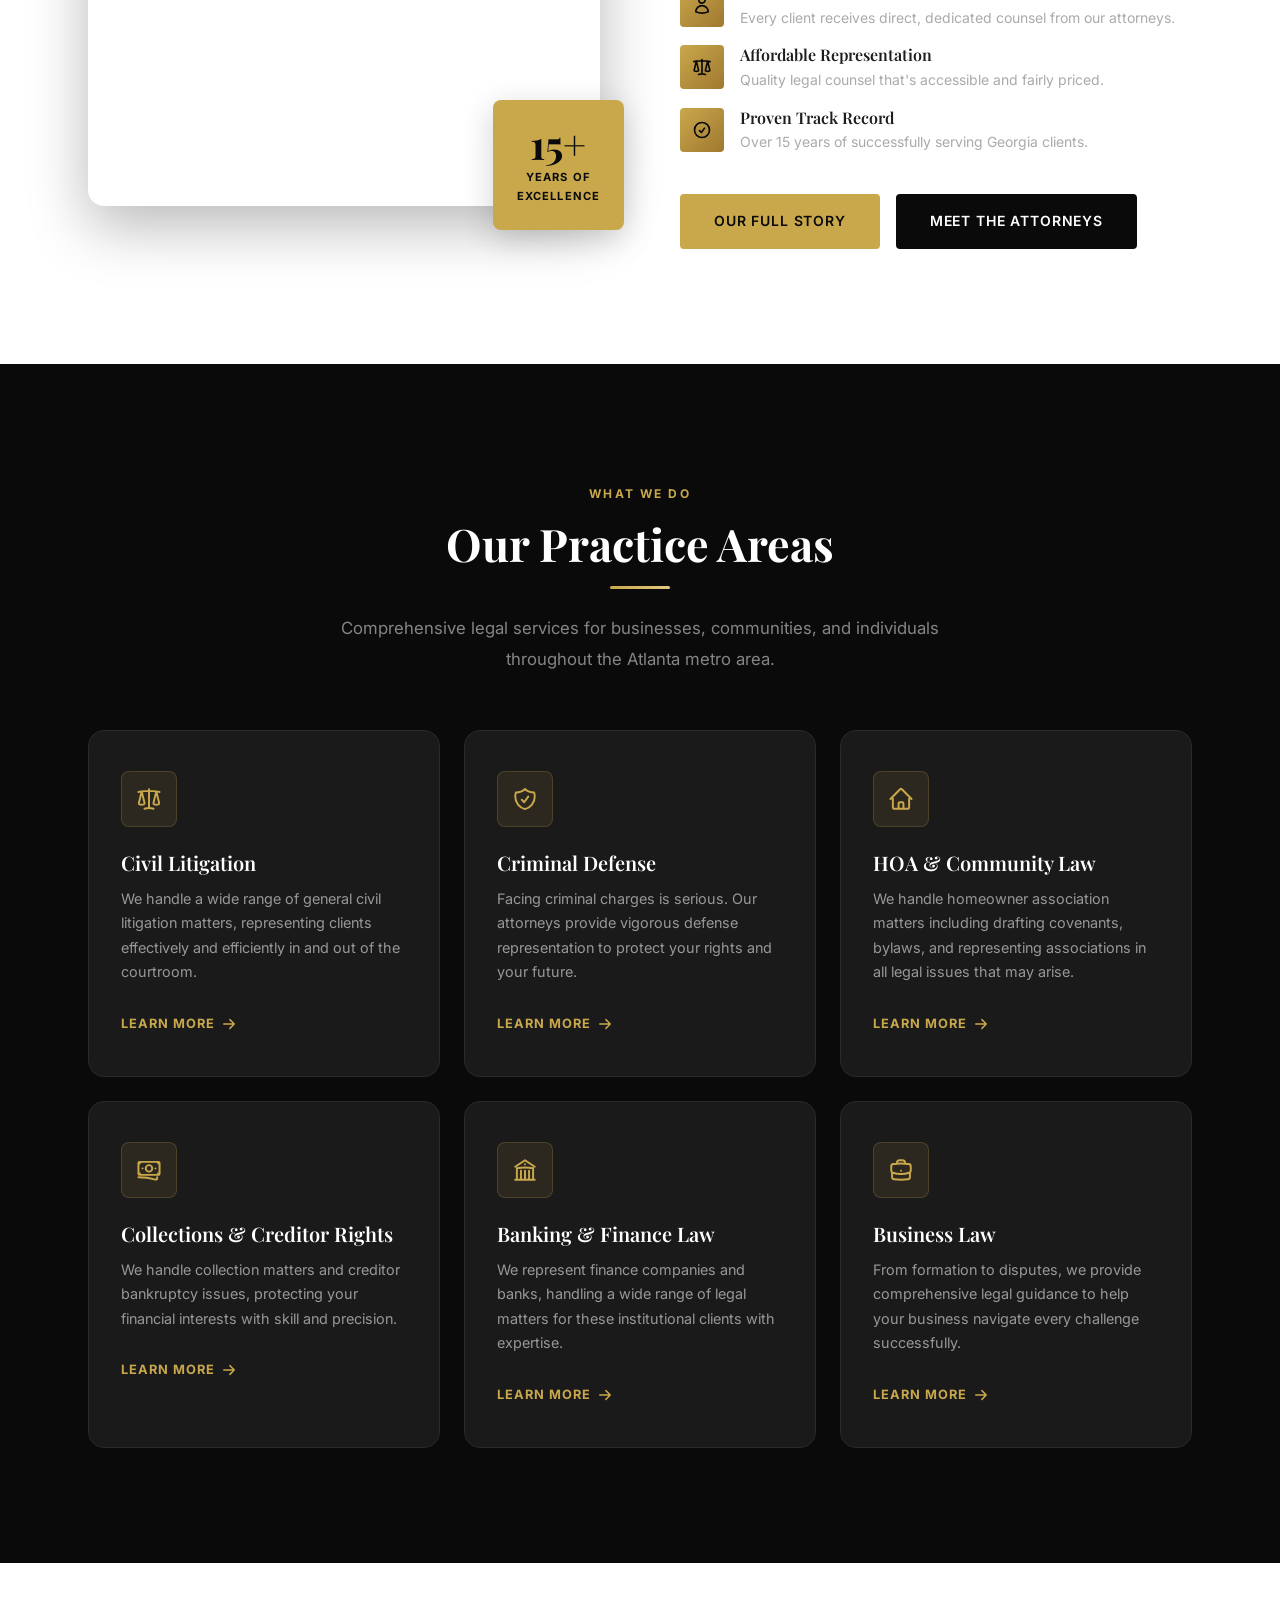
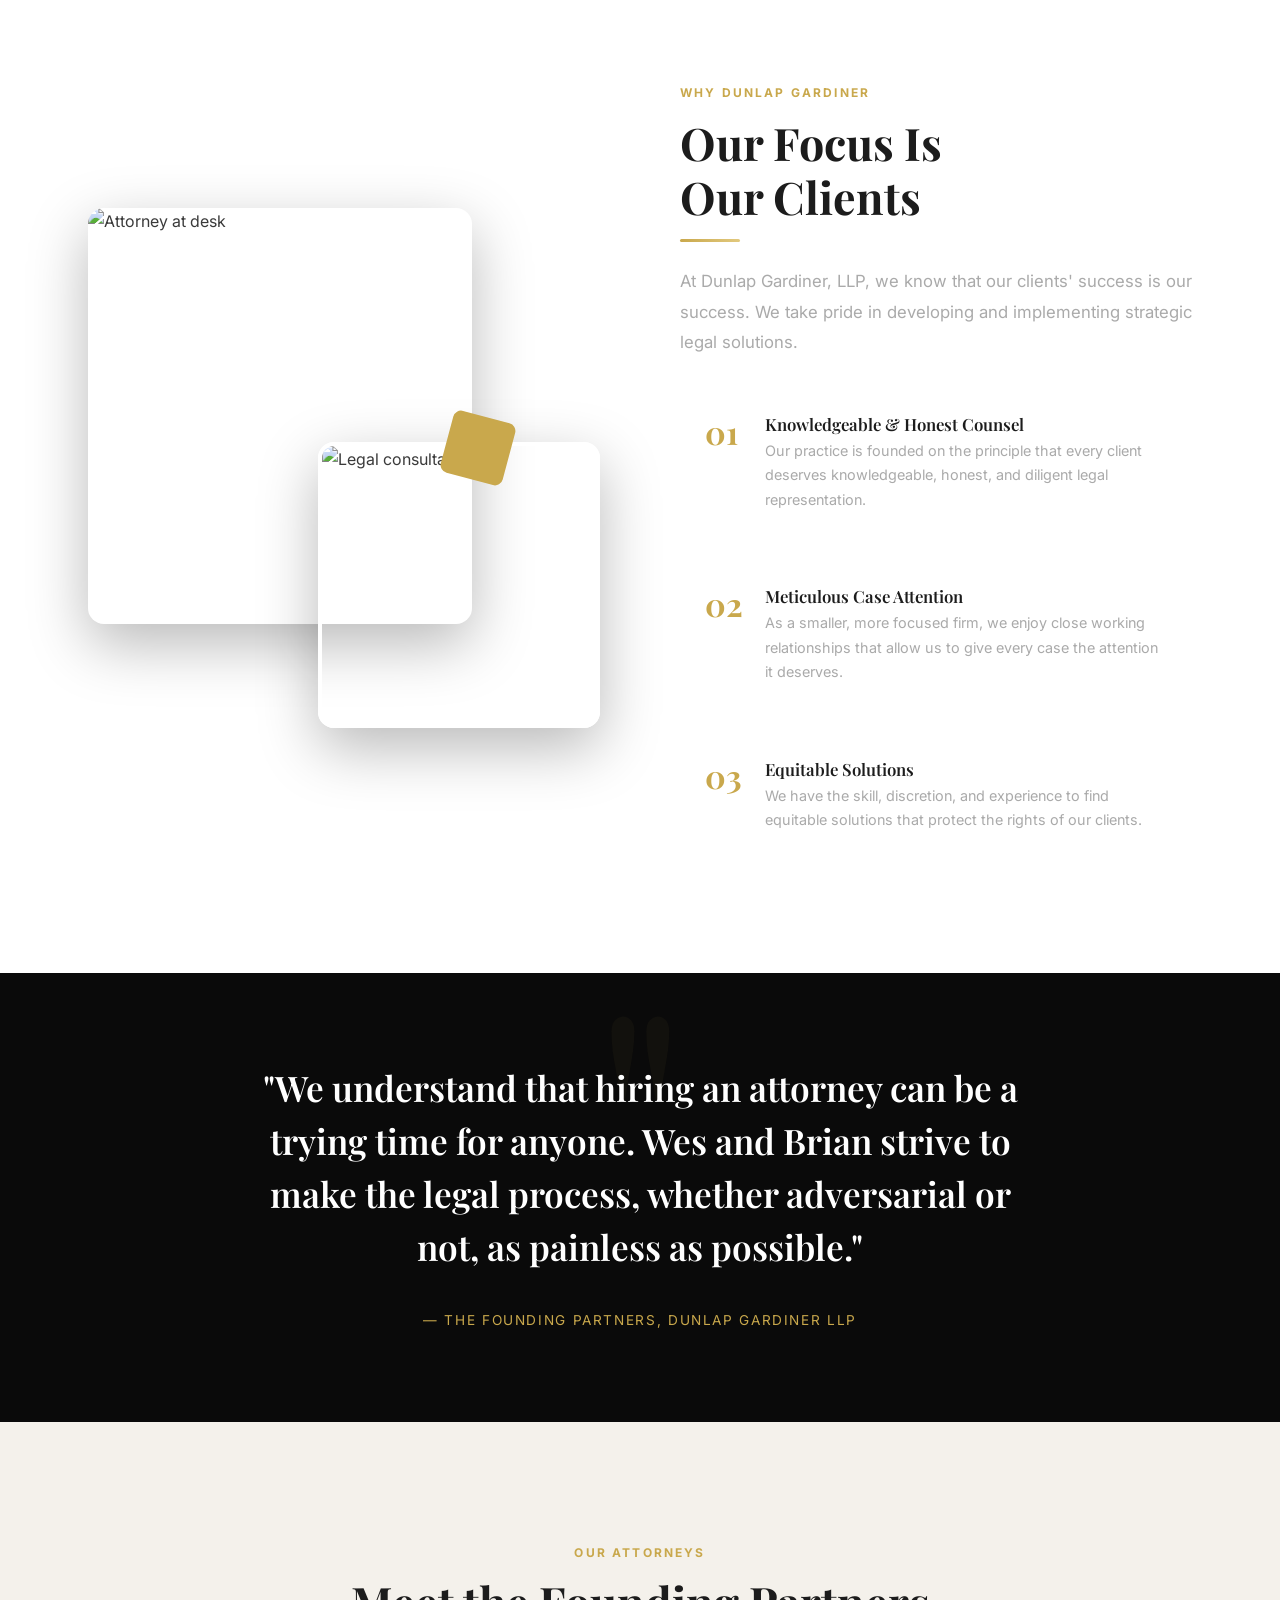
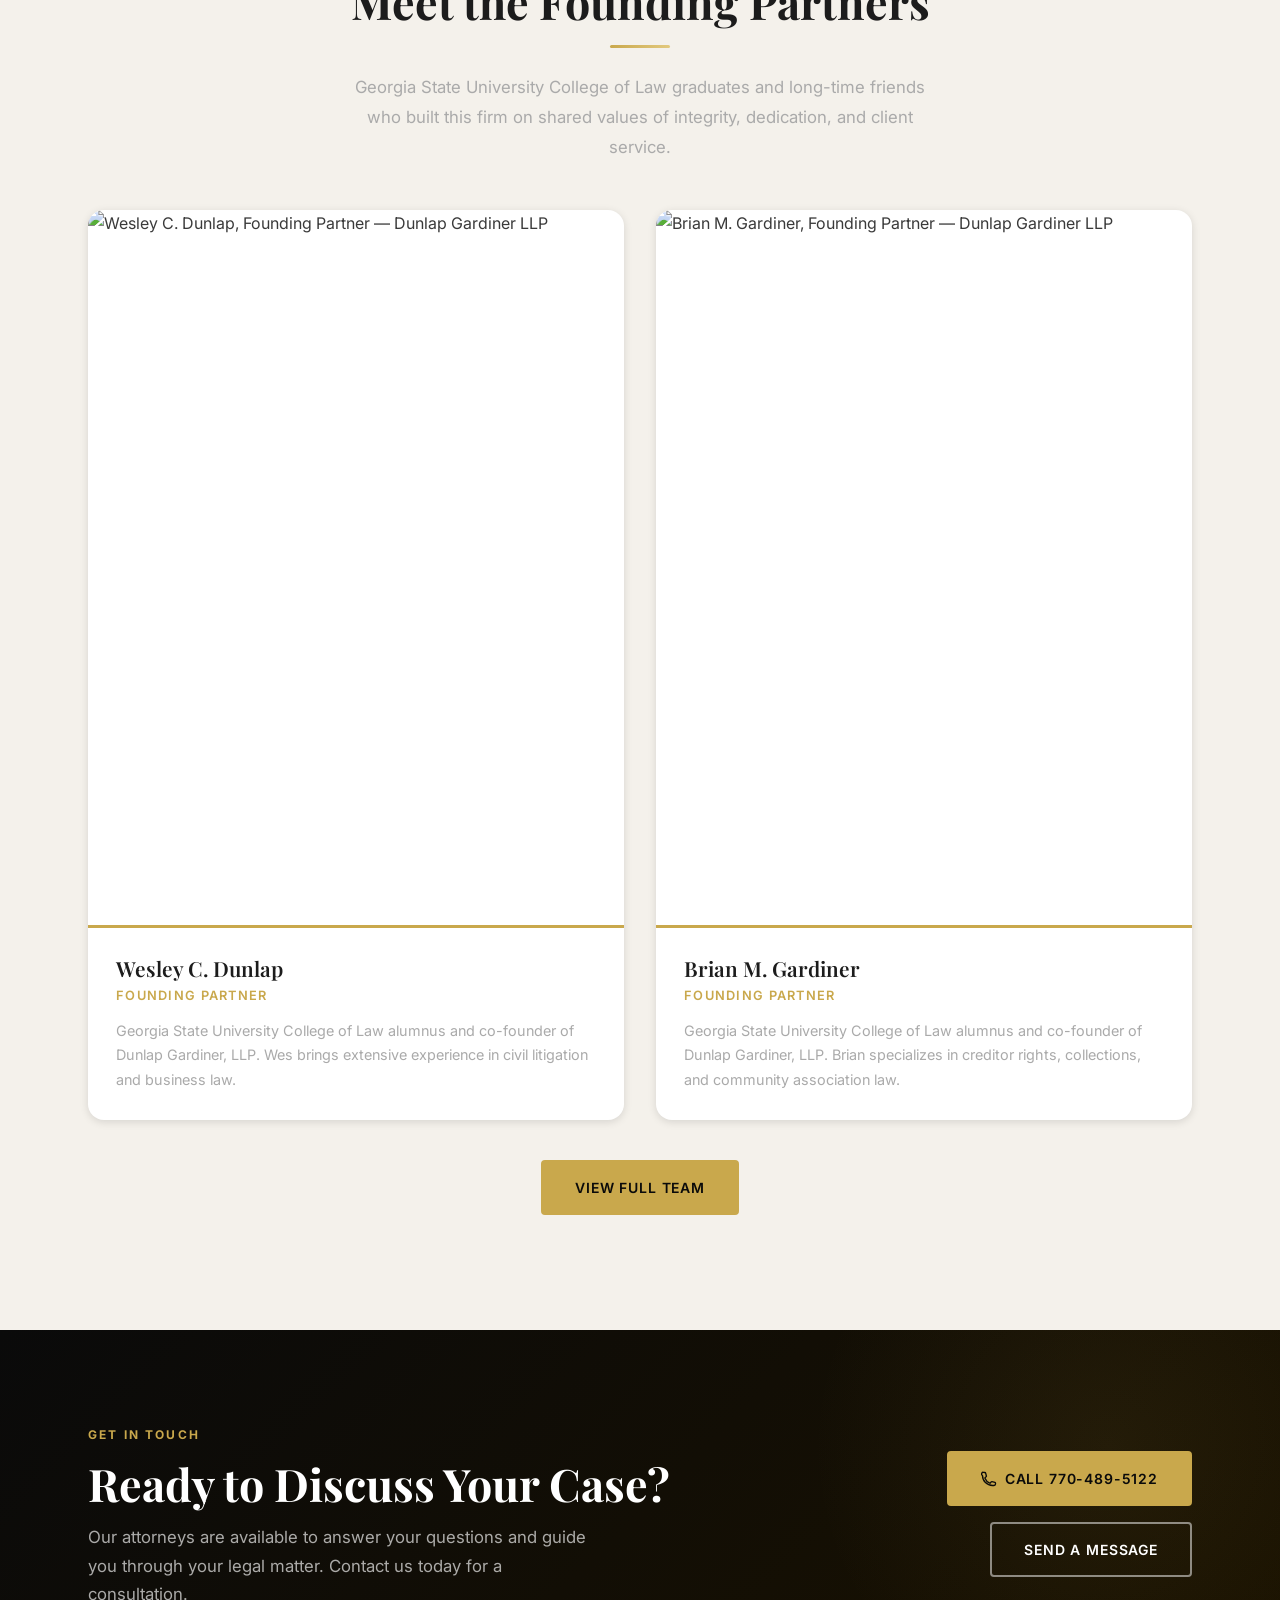
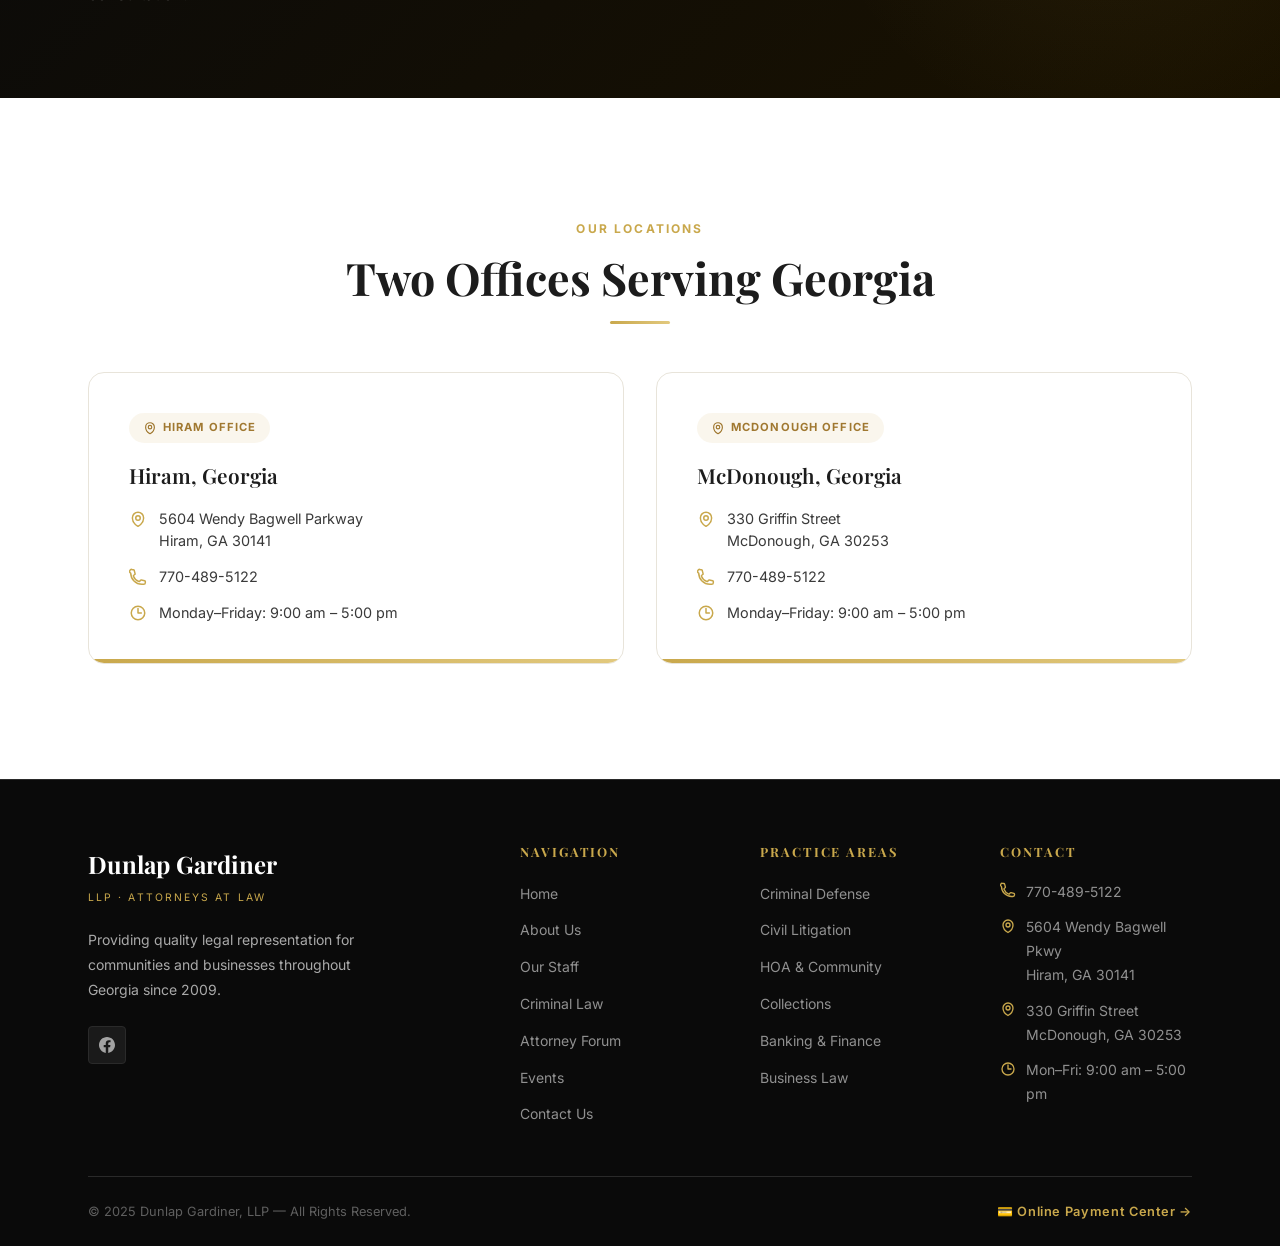
==== commit e23339d1: "edit: I need you to add a chatbot too. Your knowledge based works around the w Co-Authored-By: Claud" ====
--- a/index.html
+++ b/index.html
@@ -607,5 +607,6 @@
   </footer>
 
   <script src="js/main.js"></script>
+  <script src="js/chatbot.js"></script>
 </body>
 </html>
